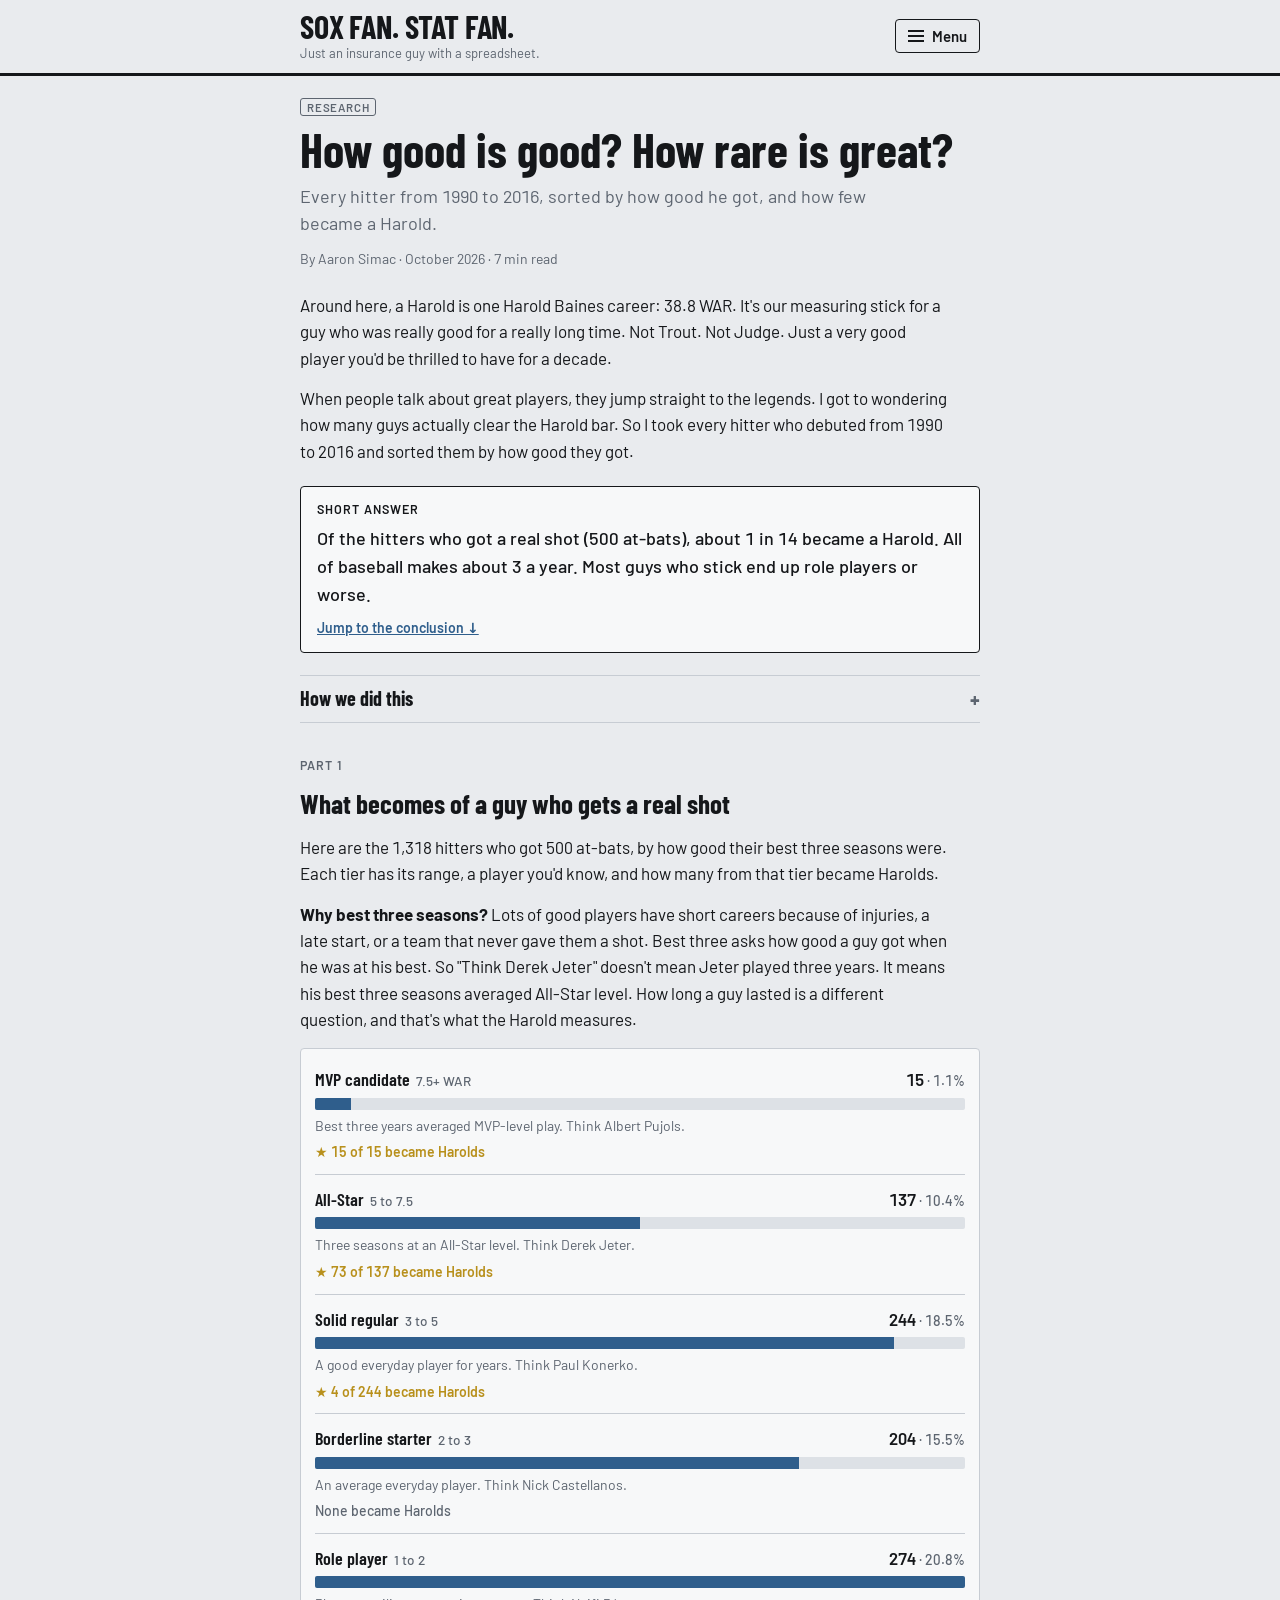
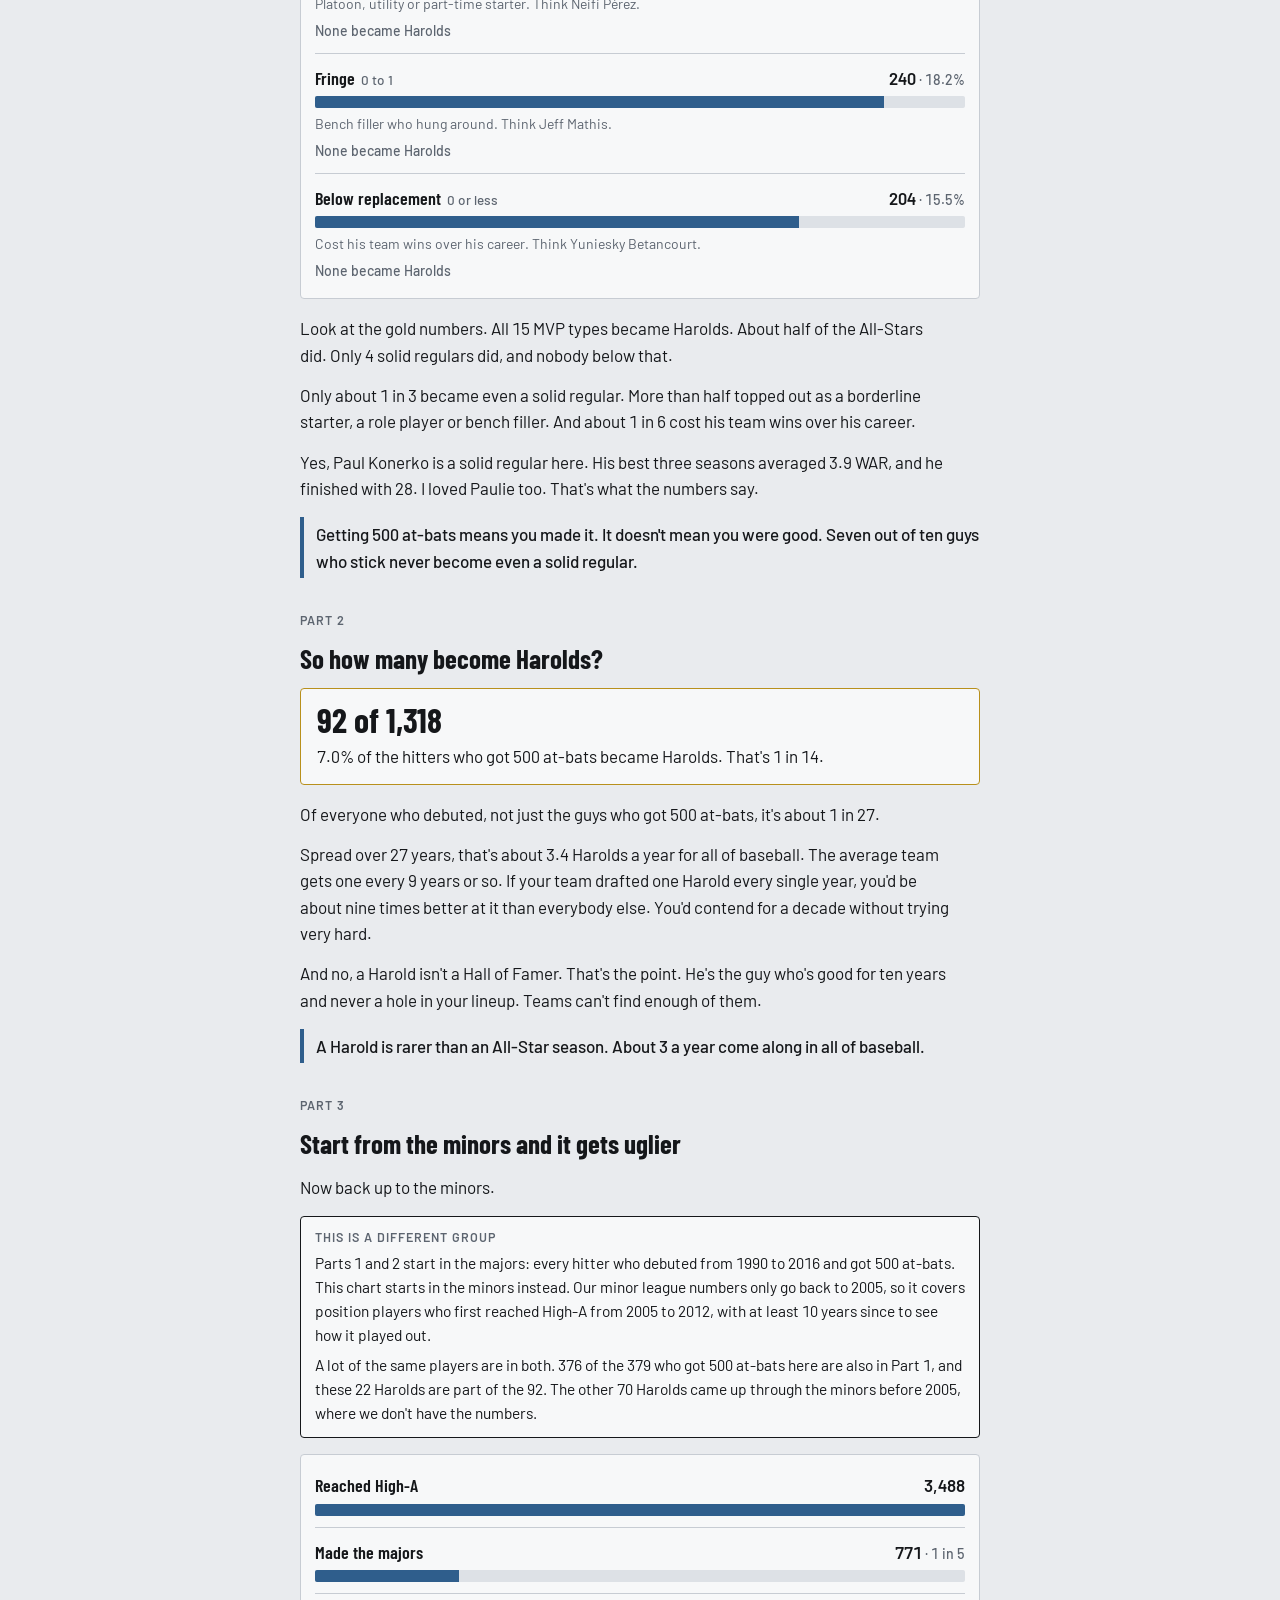
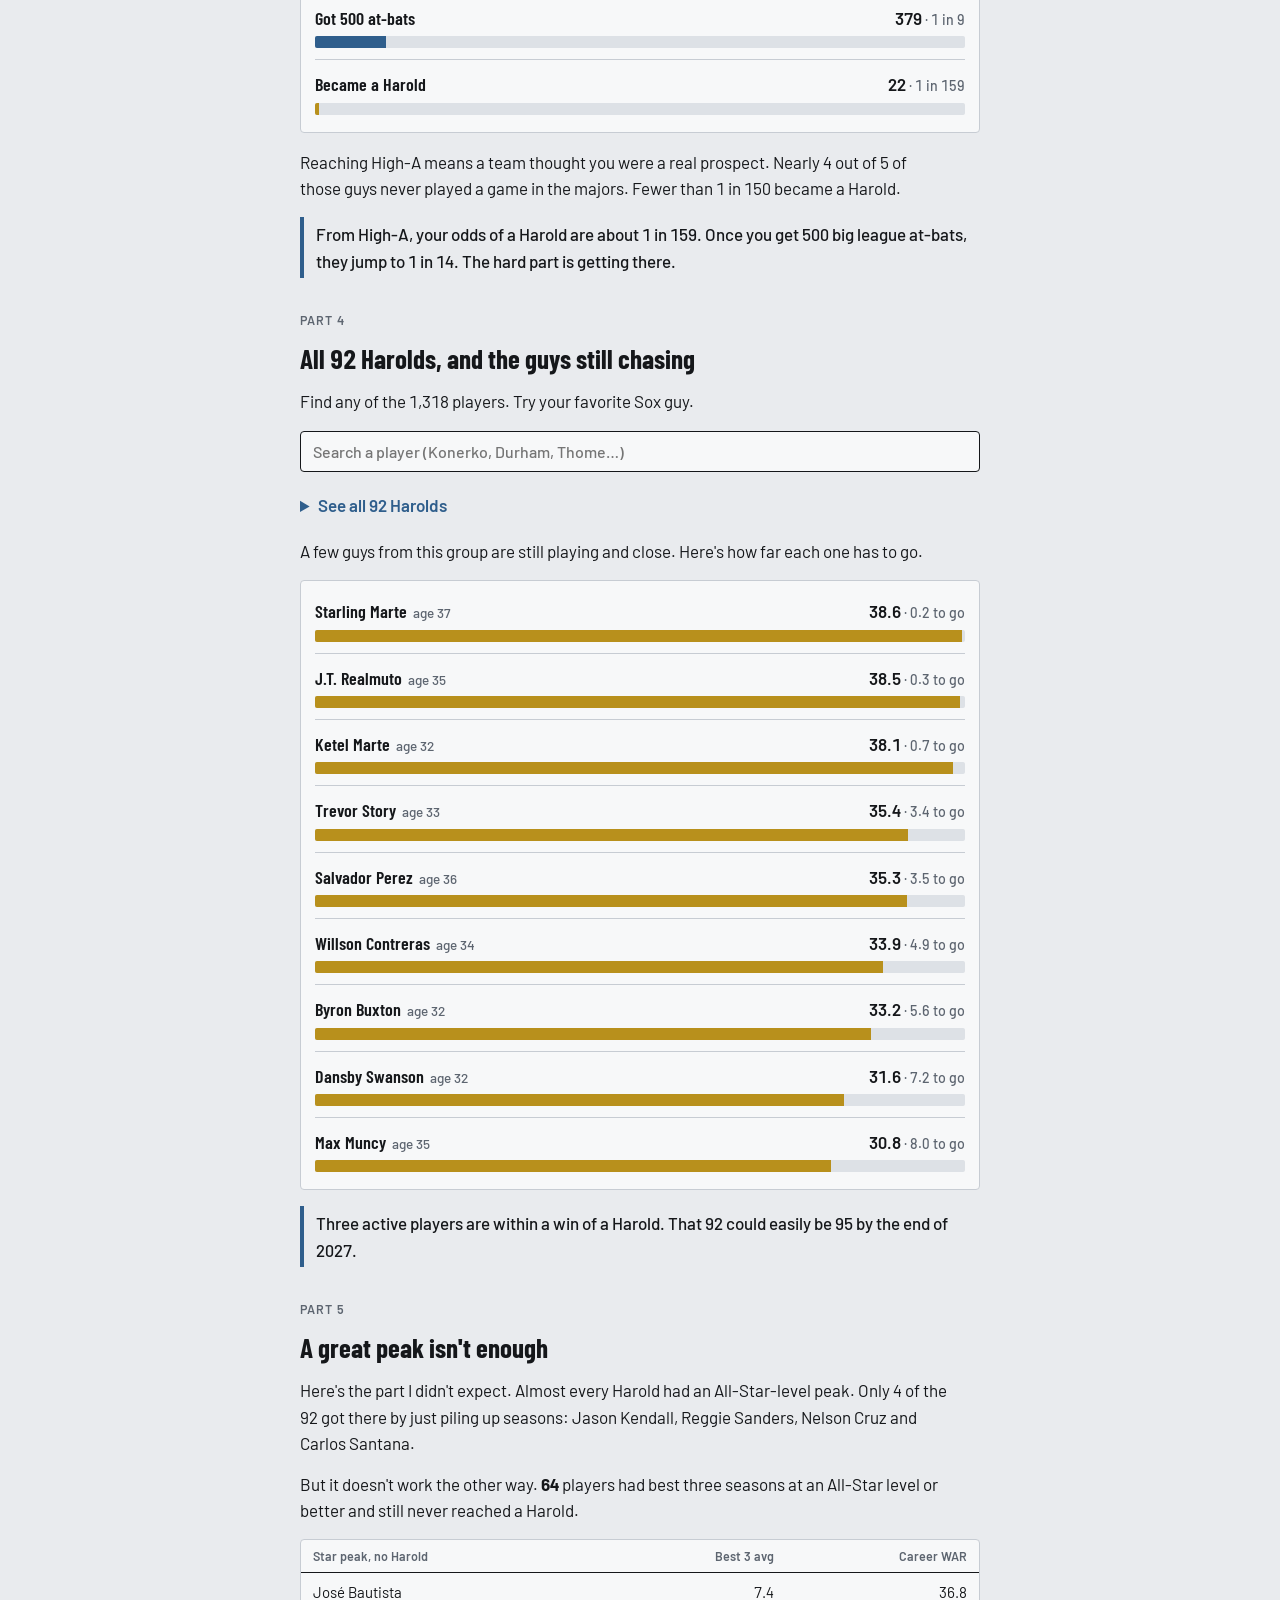
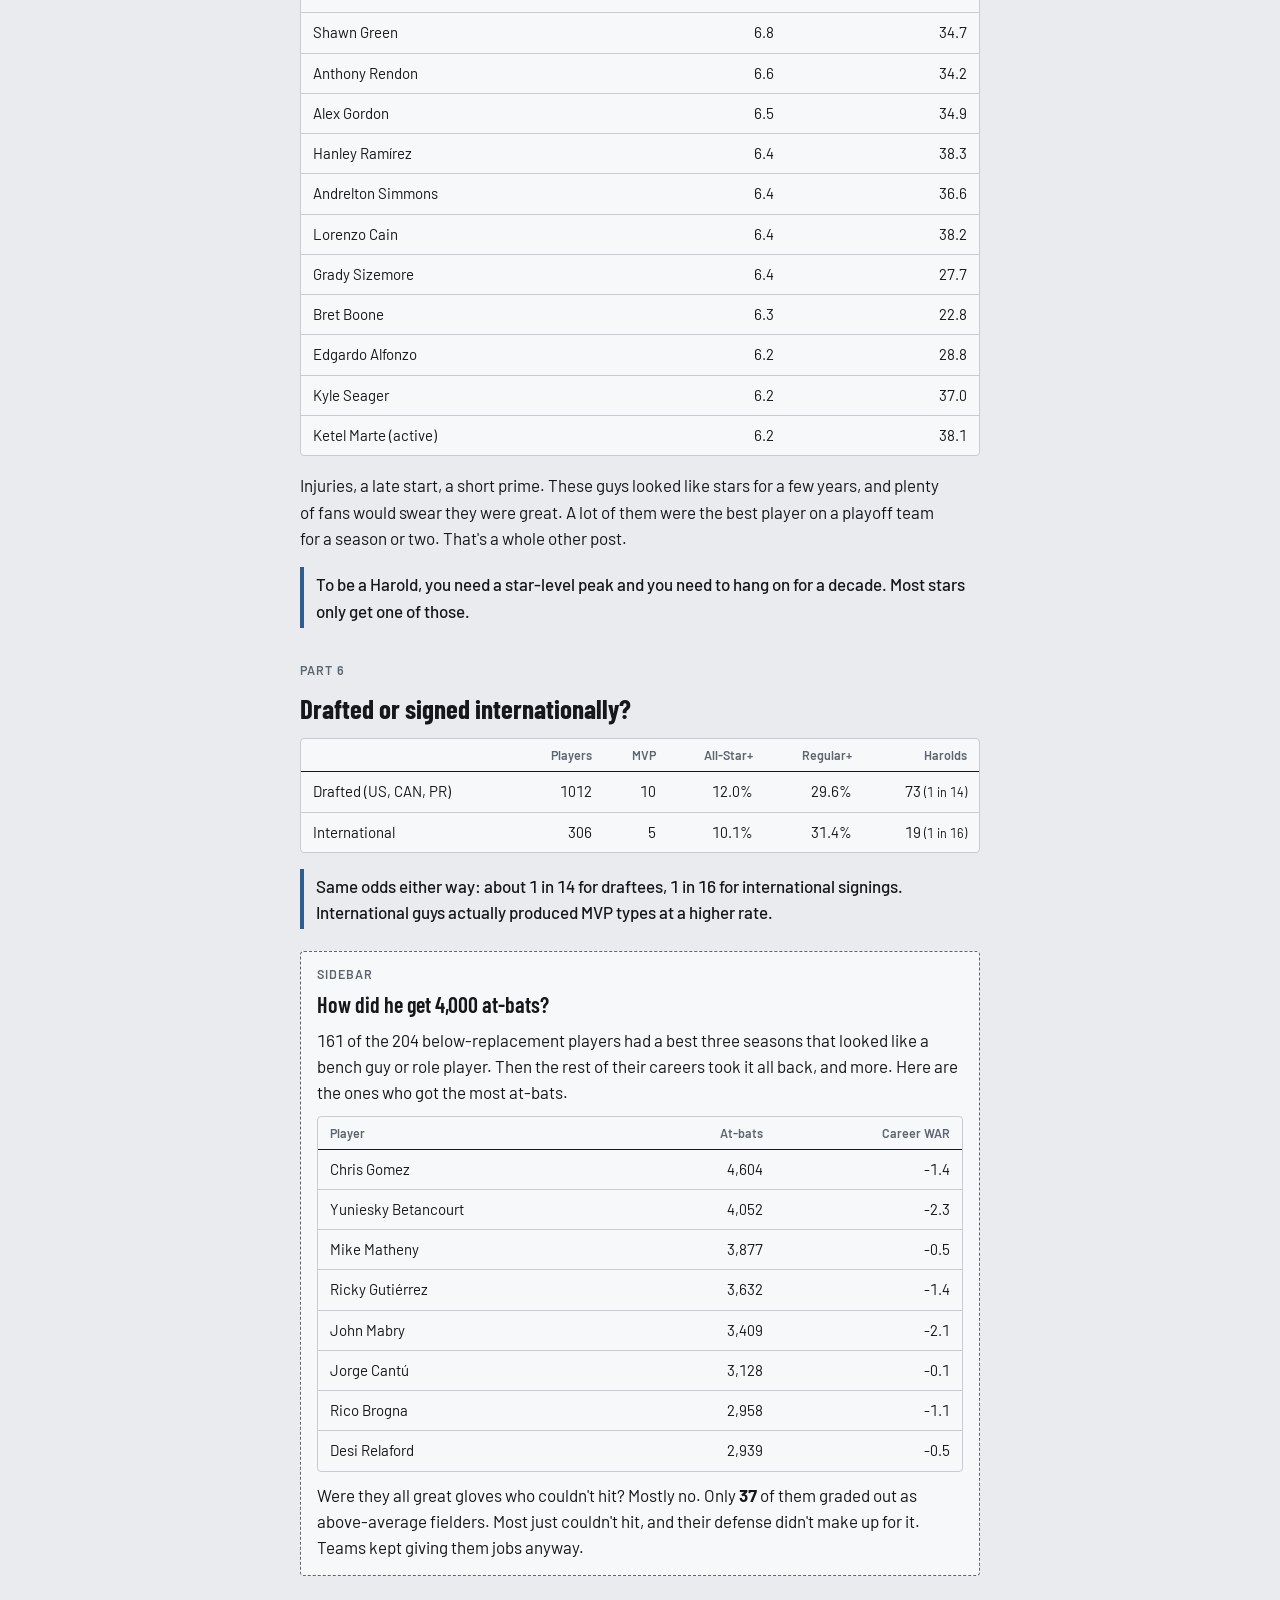
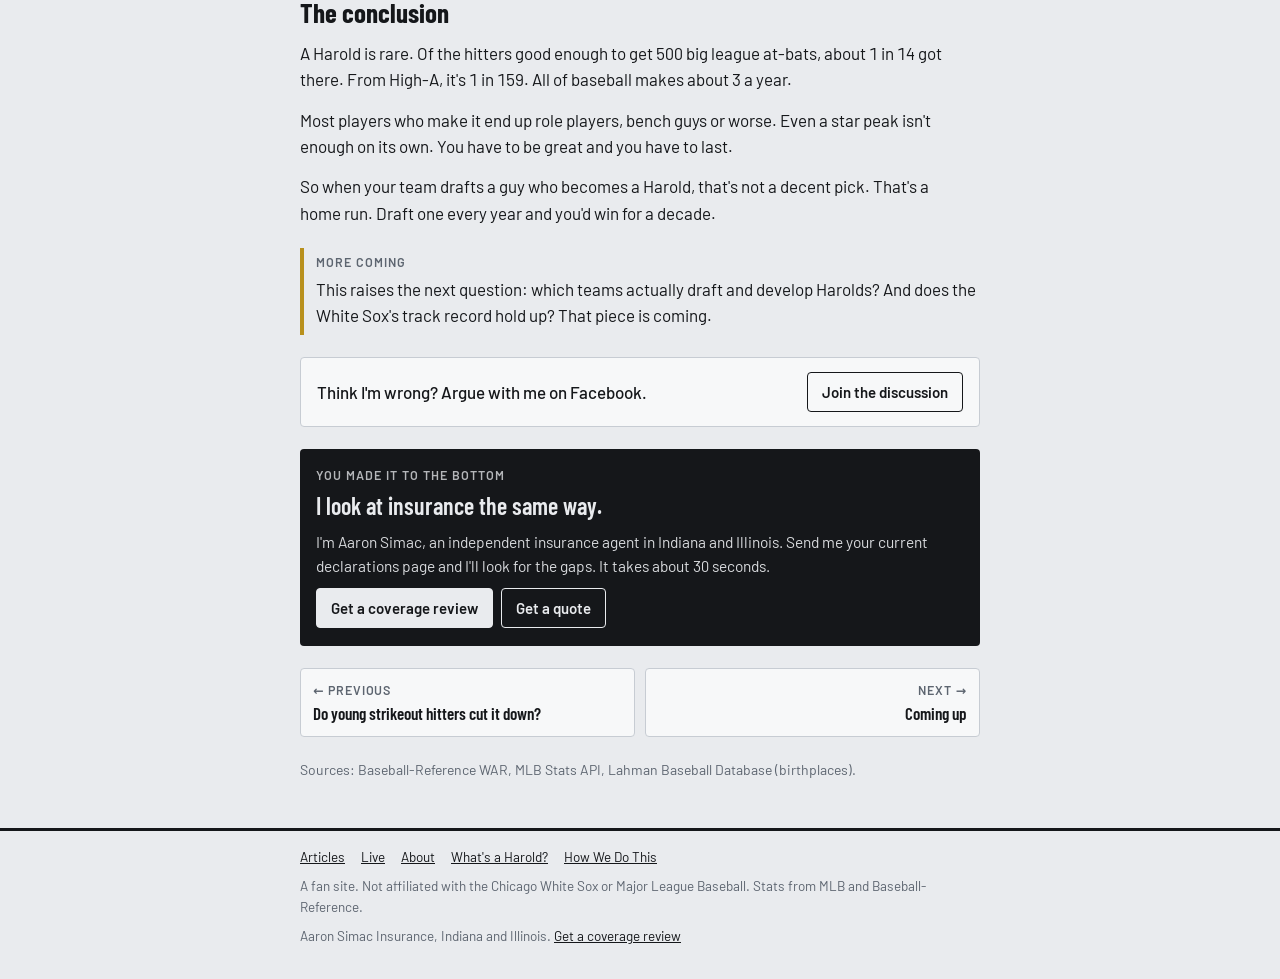
==== docs/articles/how-good-is-good/index.html @ 1b4a50df "Retitle to 'How good is good? How rare is great?': Harolds per tier on the ladder, why-best-three ex" ====
<!doctype html>
<html lang="en">
<head>
<meta charset="utf-8">
<meta name="viewport" content="width=device-width, initial-scale=1">
<title>How good is good? How rare is great? | Sox Fan. Stat Fan.</title>
<meta name="description" content="Every hitter who debuted from 1990 to 2016, sorted by how good he got. Only 1 in 14 who got a real shot became a Harold.">
<meta property="og:title" content="How good is good? How rare is great? | Sox Fan. Stat Fan.">
<meta property="og:description" content="Every hitter who debuted from 1990 to 2016, sorted by how good he got. Only 1 in 14 who got a real shot became a Harold.">
<meta property="og:type" content="website">
<link rel="preconnect" href="https://fonts.googleapis.com">
<link rel="preconnect" href="https://fonts.gstatic.com" crossorigin>
<link href="https://fonts.googleapis.com/css2?family=Barlow:wght@400;500;600&family=Barlow+Condensed:wght@500;600;700&display=swap" rel="stylesheet">
<link rel="stylesheet" href="../../assets/site.css">
<style>
:root{--bar:#2F5E8C;--harold:#B8901C;--track:#DDE1E6}
@media (prefers-color-scheme:dark){:root{--bar:#6E9BD0;--harold:#E2BD4F;--track:#2A2E35}}
.part{display:grid;gap:16px;padding-top:12px}
.part .num{font:600 12.5px var(--body);letter-spacing:.08em;text-transform:uppercase;color:var(--steel)}
.board{background:var(--card);border:1px solid var(--rule);border-radius:4px;padding:6px 14px;display:grid}
.row{display:grid;gap:5px;padding:11px 0;border-bottom:1px solid var(--rule)}
.row:last-child{border-bottom:0}
.row .top{display:flex;justify-content:space-between;align-items:baseline;gap:10px}
.row .name{font:600 18px/1.1 var(--display)}
.row .name small{font:500 13.5px var(--body);color:var(--steel);margin-left:6px}
.row .n{font-weight:600;white-space:nowrap;font-variant-numeric:tabular-nums}
.row .n small{font-weight:500;color:var(--steel)}
.track{height:12px;background:var(--track);border-radius:2px;overflow:hidden}
.track i{display:block;height:100%;background:var(--bar)}
.row.gold .track i{background:var(--harold)}
.row .ex{font-size:14px;color:var(--steel)}
.row .hx{font-size:14px;font-weight:600;color:var(--harold)}
.row .hx.none{color:var(--steel);font-weight:500}
.sub{font-size:18px;color:var(--steel);max-width:60ch}
.note{background:var(--card);border:1.5px solid var(--ink);border-radius:4px;padding:12px 14px;display:grid;gap:6px;font-size:15.5px}
.note .eyebrow{font:600 12.5px var(--body);letter-spacing:.08em;text-transform:uppercase;color:var(--steel)}
.numbers{overflow-x:auto;background:var(--card);border:1px solid var(--rule);border-radius:4px}
.numbers table{border-collapse:collapse;width:100%;font-size:15px}
.numbers th,.numbers td{padding:8px 12px;text-align:right;white-space:nowrap;font-variant-numeric:tabular-nums}
.numbers th{font:600 12.5px var(--body);color:var(--steel);border-bottom:1.5px solid var(--ink)}
.numbers td{border-bottom:1px solid var(--rule)} .numbers tr:last-child td{border-bottom:0}
.numbers th:first-child,.numbers td:first-child{text-align:left}
.callout{background:var(--card);border:1.5px solid var(--harold);border-radius:4px;padding:14px 16px;display:grid;gap:6px}
.callout .big{font:700 34px/1 var(--display)}
.side{background:var(--card);border:1px dashed var(--steel);border-radius:4px;padding:14px 16px;display:grid;gap:10px}
.side .eyebrow,.more .eyebrow{font:600 12.5px var(--body);letter-spacing:.08em;text-transform:uppercase;color:var(--steel)}
.side h3{font:600 22px/1.1 var(--display)}
.more{border-left:4px solid var(--harold);padding:6px 0 6px 12px;display:grid;gap:6px}
.search{display:grid;gap:8px}
.search input{font:500 16px var(--body);padding:10px 12px;border:1.5px solid var(--ink);border-radius:4px;background:var(--card);color:var(--ink);width:100%}
details.list summary{cursor:pointer;font-weight:600;color:var(--link);padding:4px 0}
.yes{color:var(--harold);font-weight:600}
</style>
</head>
<body data-section="articles">
<div id="site-header"></div><script src="../../assets/site.js" data-root="../../"></script>
<main class="page gut"><div class="col stack">

<div class="head">
  <span class="tag">Research</span>
  <h1>How good is good? How rare is great?</h1>
  <p class="sub">Every hitter from 1990 to 2016, sorted by how good he got, and how few became a Harold.</p>
  <p class="meta">By Aaron Simac · October 2026 · 7 min read</p>
</div>

<div class="prose">
  <p>Around here, a Harold is one Harold Baines career: 38.8 WAR. It's our measuring stick for a guy who was really good for a really long time. Not Trout. Not Judge. Just a very good player you'd be thrilled to have for a decade.</p>
  <p>When people talk about great players, they jump straight to the legends. I got to wondering how many guys actually clear the Harold bar. So I took every hitter who debuted from 1990 to 2016 and sorted them by how good they got.</p>
</div>

<div class="answer">
  <span class="eyebrow">Short answer</span>
  <p>Of the hitters who got a real shot (500 at-bats), about 1 in 14 became a Harold. All of baseball makes about 3 a year. Most guys who stick end up role players or worse.</p>
  <a href="#conclusion">Jump to the conclusion ↓</a>
</div>

<details class="method">
  <summary>How we did this</summary>
  <ul>
    <li><b>Who's in it:</b> every hitter who debuted from 1990 through 2016. That gives every player at least 10 years to show what he was. 2,504 hitters debuted in that span.</li>
    <li><b>The 500 at-bat line:</b> the main charts only count players with 500+ career at-bats, roughly one full season. That's 1,318 players. The other 1,186 got a cup of coffee and that was it.</li>
    <li><b>Tiers:</b> the average of each player's best three seasons by WAR, any amount of playing time. A season he didn't play counts as zero. Ranges are in the first chart.</li>
    <li><b>Below replacement:</b> anyone whose best three averaged zero or less, plus anyone whose whole career added up to negative WAR, no matter how his best three looked.</li>
    <li><b>A Harold:</b> 38.8 career WAR or more, Harold Baines's total. It's separate from the tiers. A Harold can be an MVP type or a guy who just kept showing up.</li>
    <li><b>WAR:</b> Baseball-Reference's version for everyone, Baines included. It doesn't count catcher pitch framing, so some catchers are shortchanged.</li>
    <li><b>The minors chart:</b> our minor league data starts in 2005, so it covers position players who first reached High-A from 2005 to 2012. Big leaguers on rehab stints are left out.</li>
    <li><b>Drafted vs. international:</b> by birthplace. Players born in the US, Canada or Puerto Rico go through the draft. Everyone else signs as an international free agent.</li>
    <li><b>Still playing:</b> a few guys who debuted before 2017 are still active and could still pass a Harold. They're in their current tier, and named in Part 4.</li>
  </ul>
</details>

<section class="part">
  <span class="num">Part 1</span>
  <h2>What becomes of a guy who gets a real shot</h2>
  <div class="prose">
    <p>Here are the 1,318 hitters who got 500 at-bats, by how good their best three seasons were. Each tier has its range, a player you'd know, and how many from that tier became Harolds.</p>
    <p><b>Why best three seasons?</b> Lots of good players have short careers because of injuries, a late start, or a team that never gave them a shot. Best three asks how good a guy got when he was at his best. So "Think Derek Jeter" doesn't mean Jeter played three years. It means his best three seasons averaged All-Star level. How long a guy lasted is a different question, and that's what the Harold measures.</p>
  </div>
  <figure style="margin:0;display:grid;gap:8px">
    <div class="board" id="ladder"></div>
  </figure>
  <div class="prose">
    <p>Look at the gold numbers. All 15 MVP types became Harolds. About half of the All-Stars did. Only 4 solid regulars did, and nobody below that.</p>
    <p>Only about 1 in 3 became even a solid regular. More than half topped out as a borderline starter, a role player or bench filler. And about 1 in 6 cost his team wins over his career.</p>
    <p>Yes, Paul Konerko is a solid regular here. His best three seasons averaged 3.9 WAR, and he finished with 28. I loved Paulie too. That's what the numbers say.</p>
  </div>
  <p class="takeaway">Getting 500 at-bats means you made it. It doesn't mean you were good. Seven out of ten guys who stick never become even a solid regular.</p>
</section>

<section class="part">
  <span class="num">Part 2</span>
  <h2>So how many become Harolds?</h2>
  <div class="callout">
    <span class="big" id="hcount"></span>
    <p id="hline"></p>
  </div>
  <div class="prose">
    <p>Of everyone who debuted, not just the guys who got 500 at-bats, it's about 1 in 27.</p>
    <p>Spread over 27 years, that's about 3.4 Harolds a year for all of baseball. The average team gets one every 9 years or so. If your team drafted one Harold every single year, you'd be about nine times better at it than everybody else. You'd contend for a decade without trying very hard.</p>
    <p>And no, a Harold isn't a Hall of Famer. That's the point. He's the guy who's good for ten years and never a hole in your lineup. Teams can't find enough of them.</p>
  </div>
  <p class="takeaway">A Harold is rarer than an All-Star season. About 3 a year come along in all of baseball.</p>
</section>

<section class="part">
  <span class="num">Part 3</span>
  <h2>Start from the minors and it gets uglier</h2>
  <div class="prose">
    <p>Now back up to the minors.</p>
  </div>
  <div class="note">
    <span class="eyebrow">This is a different group</span>
    <p>Parts 1 and 2 start in the majors: every hitter who debuted from 1990 to 2016 and got 500 at-bats. This chart starts in the minors instead. Our minor league numbers only go back to 2005, so it covers position players who first reached High-A from 2005 to 2012, with at least 10 years since to see how it played out.</p>
    <p>A lot of the same players are in both. 376 of the 379 who got 500 at-bats here are also in Part 1, and these 22 Harolds are part of the 92. The other 70 Harolds came up through the minors before 2005, where we don't have the numbers.</p>
  </div>
  <figure style="margin:0;display:grid;gap:8px">
    <div class="board" id="funnel"></div>
  </figure>
  <div class="prose">
    <p>Reaching High-A means a team thought you were a real prospect. Nearly 4 out of 5 of those guys never played a game in the majors. Fewer than 1 in 150 became a Harold.</p>
  </div>
  <p class="takeaway">From High-A, your odds of a Harold are about 1 in 159. Once you get 500 big league at-bats, they jump to 1 in 14. The hard part is getting there.</p>
</section>

<section class="part">
  <span class="num">Part 4</span>
  <h2>All 92 Harolds, and the guys still chasing</h2>
  <div class="prose">
    <p>Find any of the 1,318 players. Try your favorite Sox guy.</p>
  </div>
  <div class="search">
    <input id="q" type="search" placeholder="Search a player (Konerko, Durham, Thome…)" autocomplete="off" aria-label="Search a player">
    <div class="numbers" id="results" hidden></div>
  </div>
  <details class="list">
    <summary>See all 92 Harolds</summary>
    <div class="numbers" id="harolds"></div>
  </details>
  <div class="prose">
    <p>A few guys from this group are still playing and close. Here's how far each one has to go.</p>
  </div>
  <figure style="margin:0;display:grid;gap:8px">
    <div class="board" id="chase"></div>
  </figure>
  <p class="takeaway">Three active players are within a win of a Harold. That 92 could easily be 95 by the end of 2027.</p>
</section>

<section class="part">
  <span class="num">Part 5</span>
  <h2>A great peak isn't enough</h2>
  <div class="prose">
    <p>Here's the part I didn't expect. Almost every Harold had an All-Star-level peak. Only 4 of the 92 got there by just piling up seasons: Jason Kendall, Reggie Sanders, Nelson Cruz and Carlos Santana.</p>
    <p>But it doesn't work the other way. <b id="snh"></b> players had best three seasons at an All-Star level or better and still never reached a Harold.</p>
  </div>
  <div class="numbers" id="peaks"></div>
  <div class="prose">
    <p>Injuries, a late start, a short prime. These guys looked like stars for a few years, and plenty of fans would swear they were great. A lot of them were the best player on a playoff team for a season or two. That's a whole other post.</p>
  </div>
  <p class="takeaway">To be a Harold, you need a star-level peak and you need to hang on for a decade. Most stars only get one of those.</p>
</section>

<section class="part">
  <span class="num">Part 6</span>
  <h2>Drafted or signed internationally?</h2>
  <div class="numbers" id="route"></div>
  <p class="takeaway">Same odds either way: about 1 in 14 for draftees, 1 in 16 for international signings. International guys actually produced MVP types at a higher rate.</p>
</section>

<div class="side">
  <span class="eyebrow">Sidebar</span>
  <h3>How did he get 4,000 at-bats?</h3>
  <p id="negline"></p>
  <div class="numbers" id="neg"></div>
  <p>Were they all great gloves who couldn't hit? Mostly no. Only <b id="negglove"></b> of them graded out as above-average fielders. Most just couldn't hit, and their defense didn't make up for it. Teams kept giving them jobs anyway.</p>
</div>

<div class="prose" id="conclusion">
  <h2>The conclusion</h2>
  <p>A Harold is rare. Of the hitters good enough to get 500 big league at-bats, about 1 in 14 got there. From High-A, it's 1 in 159. All of baseball makes about 3 a year.</p>
  <p>Most players who make it end up role players, bench guys or worse. Even a star peak isn't enough on its own. You have to be great and you have to last.</p>
  <p>So when your team drafts a guy who becomes a Harold, that's not a decent pick. That's a home run. Draft one every year and you'd win for a decade.</p>
</div>

<div class="more">
  <span class="eyebrow">More coming</span>
  <p>This raises the next question: which teams actually draft and develop Harolds? And does the White Sox's track record hold up? That piece is coming.</p>
</div>

<div class="fb">
  <p>Think I'm wrong? Argue with me on Facebook.</p>
  <a class="btn" href="https://www.facebook.com/aaron.simac" target="_blank" rel="noopener">Join the discussion</a>
</div>

<div class="agency">
  <span class="eyebrow">You made it to the bottom</span>
  <h3>I look at insurance the same way.</h3>
  <p>I'm Aaron Simac, an independent insurance agent in Indiana and Illinois. Send me your current declarations page and I'll look for the gaps. It takes about 30 seconds.</p>
  <div class="btns">
    <a class="btn solid" href="https://www.leadmanagementlab.com/Form.aspx?id=b9f88dcd-0046-43a9-9866-7195957a39b6" target="_blank" rel="noopener">Get a coverage review</a>
    <a class="btn" href="https://www.leadmanagementlab.com/Form.aspx?id=b9f88dcd-0046-43a9-9866-7195957a39b6" target="_blank" rel="noopener">Get a quote</a>
  </div>
</div>

<nav class="pn">
  <a href="../young-strikeout-hitters/"><span>← Previous</span><b>Do young strikeout hitters cut it down?</b></a>
  <a href="../../#coming"><span>Next →</span><b>Coming up</b></a>
</nav>

<p class="meta">Sources: Baseball-Reference WAR, MLB Stats API, Lahman Baseball Database (birthplaces).</p>
</div></main>
<div id="site-footer"></div>
<script>
const D={"total":1318,"harolds":92,"harold":38.8,"below":204,"tiers":[["MVP candidate","7.5+ WAR",15,"Albert Pujols","Best three years averaged MVP-level play.",15],["All-Star","5 to 7.5",137,"Derek Jeter","Three seasons at an All-Star level.",73],["Solid regular","3 to 5",244,"Paul Konerko","A good everyday player for years.",4],["Borderline starter","2 to 3",204,"Nick Castellanos","An average everyday player.",0],["Role player","1 to 2",274,"Neifi Pérez","Platoon, utility or part-time starter.",0],["Fringe","0 to 1",240,"Jeff Mathis","Bench filler who hung around.",0],["Below replacement","0 or less",204,"Yuniesky Betancourt","Cost his team wins over his career.",0]],"funnel":[["Reached High-A",3488],["Made the majors",771],["Got 500 at-bats",379],["Became a Harold",22]],"players":[["Alex Rodriguez",1994,10566,117.4,9.74,"MVP candidate",1,0],["Albert Pujols",2001,11421,101.3,9.24,"MVP candidate",1,0],["Adrian Beltré",1998,11068,93.7,8.19,"MVP candidate",1,0],["Mike Trout",2011,6480,91.7,10.28,"MVP candidate",1,1],["Chipper Jones",1993,8984,85.3,7.32,"All-Star",1,0],["Jeff Bagwell",1991,7797,79.9,7.78,"MVP candidate",1,0],["Mookie Betts",2014,6561,79.0,9.7,"MVP candidate",1,1],["Frank Thomas",1990,8199,73.8,7.08,"All-Star",1,0],["Jim Thome",1991,8422,72.9,6.94,"All-Star",1,0],["Derek Jeter",1995,11195,71.3,7.36,"All-Star",1,0],["Scott Rolen",1996,7398,70.1,7.42,"All-Star",1,0],["Carlos Beltrán",1998,9768,70.0,7.32,"All-Star",1,0],["Manny Ramirez",1993,8244,69.3,6.43,"All-Star",1,0],["Iván Rodríguez",1991,9592,68.7,6.46,"All-Star",1,0],["Robinson Canó",2005,8773,68.7,7.95,"MVP candidate",1,0],["Kenny Lofton",1991,8120,68.4,7.14,"All-Star",1,0],["Miguel Cabrera",2003,10356,67.2,7.42,"All-Star",1,0],["Freddie Freeman",2010,8693,66.8,6.43,"All-Star",1,1],["Paul Goldschmidt",2011,7953,65.1,7.44,"All-Star",1,1],["Chase Utley",2003,6857,64.6,8.37,"MVP candidate",1,0],["Aaron Judge",2016,4342,64.2,10.44,"MVP candidate",1,1],["Joey Votto",2007,7252,63.6,7.52,"MVP candidate",1,0],["Manny Machado",2012,8013,63.3,7.15,"All-Star",1,1],["Andruw Jones",1996,7599,62.7,7.55,"MVP candidate",1,0],["Todd Helton",1997,7962,61.8,8.3,"MVP candidate",1,0],["Nolan Arenado",2013,7340,61.4,7.19,"All-Star",1,1],["Jim Edmonds",1993,6858,60.4,6.74,"All-Star",1,0],["José Ramírez",2013,6443,60.3,7.12,"All-Star",1,1],["Bobby Abreu",1996,8480,60.2,6.38,"All-Star",1,0],["Ichiro Suzuki",2001,9934,60.0,7.57,"MVP candidate",1,0],["Mike Piazza",1992,6911,59.6,7.32,"All-Star",1,0],["Vladimir Guerrero",1996,8155,59.5,6.8,"All-Star",1,0],["Evan Longoria",2008,7306,58.9,7.47,"All-Star",1,0],["Francisco Lindor",2015,6504,57.3,6.75,"All-Star",1,1],["Bryce Harper",2012,7012,56.9,6.92,"All-Star",1,1],["Johnny Damon",1995,9736,56.3,5.45,"All-Star",1,0],["Joe Mauer",2004,6930,55.6,6.5,"All-Star",1,0],["Jeff Kent",1992,8498,55.4,6.49,"All-Star",1,0],["David Ortiz",1997,8640,55.0,5.79,"All-Star",1,0],["Ian Kinsler",2006,7423,53.8,6.21,"All-Star",1,0],["Jose Altuve",2011,8405,53.4,7.12,"All-Star",1,1],["Lance Berkman",1999,6491,52.0,6.46,"All-Star",1,0],["Dustin Pedroia",2006,6031,51.8,6.98,"All-Star",1,0],["Luis Gonzalez",1990,9157,51.7,6.54,"All-Star",1,0],["Brian Giles",1995,6527,51.1,6.14,"All-Star",1,0],["Torii Hunter",1997,8857,50.6,5.11,"All-Star",1,0],["Jason Giambi",1995,7267,50.5,7.99,"MVP candidate",1,0],["Mark Teixeira",2003,6936,50.5,6.77,"All-Star",1,0],["Marcus Semien",2013,6859,49.9,7.76,"MVP candidate",1,1],["Bernie Williams",1991,7869,49.6,5.79,"All-Star",1,0],["David Wright",2004,5998,49.1,7.42,"All-Star",1,0],["Alex Bregman",2016,5198,48.9,7.43,"All-Star",1,1],["Andrew McCutchen",2009,8423,48.6,7.04,"All-Star",1,1],["Jimmy Rollins",2000,9294,47.9,5.47,"All-Star",1,0],["Curtis Granderson",2004,7236,47.5,6.28,"All-Star",1,0],["Ryan Braun",2007,6622,47.2,6.93,"All-Star",1,0],["Miguel Tejada",1997,8434,47.1,6.3,"All-Star",1,0],["Carlos Correa",2015,4838,47.1,7.0,"All-Star",1,1],["Giancarlo Stanton",2010,6364,47.0,6.66,"All-Star",1,1],["Josh Donaldson",2010,5022,46.8,7.31,"All-Star",1,0],["Mike Cameron",1995,6839,46.7,5.4,"All-Star",1,0],["Corey Seager",2015,4728,46.4,6.18,"All-Star",1,1],["Christian Yelich",2013,6550,45.1,6.46,"All-Star",1,1],["Buster Posey",2009,4970,45.0,6.28,"All-Star",1,0],["J.D. Drew",1998,5173,44.9,6.07,"All-Star",1,0],["Troy Tulowitzki",2006,4804,44.8,6.66,"All-Star",1,0],["Ben Zobrist",2006,5880,44.7,7.33,"All-Star",1,0],["Chuck Knoblauch",1991,6366,44.6,7.36,"All-Star",1,0],["Matt Holliday",2004,7009,44.4,5.92,"All-Star",1,0],["Carlos Delgado",1993,7283,44.4,6.2,"All-Star",1,0],["Brett Gardner",2008,5737,44.3,5.51,"All-Star",1,0],["Xander Bogaerts",2013,6869,44.3,5.71,"All-Star",1,1],["Nomar Garciaparra",1996,5586,44.3,7.1,"All-Star",1,0],["Matt Olson",2016,5121,44.2,6.56,"All-Star",1,1],["Adrián González",2004,7139,43.6,6.17,"All-Star",1,0],["George Springer",2014,6017,42.7,5.55,"All-Star",1,1],["Jorge Posada",1995,6092,42.7,5.6,"All-Star",1,0],["Nelson Cruz",2005,7501,42.0,4.79,"Solid regular",1,0],["Plácido Polanco",1998,7214,41.9,5.6,"All-Star",1,0],["Yadier Molina",2004,7817,41.7,5.53,"All-Star",1,0],["Jason Kendall",1996,7627,41.7,4.87,"Solid regular",1,0],["Trea Turner",2015,5802,41.6,5.71,"All-Star",1,1],["Jason Heyward",2010,6174,41.5,6.3,"All-Star",1,0],["Tim Salmon",1992,5934,40.6,5.6,"All-Star",1,0],["Anthony Rizzo",2011,6288,40.4,5.96,"All-Star",1,0],["Ryan Zimmerman",2005,6654,40.1,6.08,"All-Star",1,0],["Moisés Alou",1990,7037,39.9,5.07,"All-Star",1,0],["Reggie Sanders",1991,6241,39.8,4.77,"Solid regular",1,0],["Rafael Furcal",2000,6477,39.5,5.25,"All-Star",1,0],["Carl Crawford",2002,6655,39.2,5.63,"All-Star",1,0],["Carlos Santana",2010,7839,38.8,4.4,"Solid regular",1,1],["Magglio Ordóñez",1997,6978,38.8,6.21,"All-Star",1,0],["Justin Turner",2009,5709,38.6,5.26,"All-Star",0,0],["Starling Marte",2012,5904,38.6,4.94,"Solid regular",0,1],["Russell Martin",2006,5701,38.5,5.11,"All-Star",0,0],["J.T. Realmuto",2014,5464,38.5,5.18,"All-Star",0,1],["Hanley Ramírez",2005,6349,38.3,6.44,"All-Star",0,0],["Eric Chavez",1998,5518,38.3,5.62,"All-Star",0,0],["Lorenzo Cain",2010,4314,38.2,6.39,"All-Star",0,0],["Ray Lankford",1990,5747,38.2,5.49,"All-Star",0,0],["Ketel Marte",2015,5096,38.1,6.17,"All-Star",0,1],["Troy Glaus",1998,5410,38.1,5.83,"All-Star",0,0],["José Reyes",2003,7552,37.2,5.26,"All-Star",0,0],["Kyle Seager",2011,5561,37.0,6.18,"All-Star",0,0],["José Bautista",2004,6051,36.8,7.38,"All-Star",0,0],["Andrelton Simmons",2012,4441,36.6,6.43,"All-Star",0,0],["Kevin Kiermaier",2013,3682,36.2,5.66,"All-Star",0,0],["Trevor Story",2016,4294,35.4,5.83,"All-Star",0,1],["Salvador Perez",2011,7057,35.3,4.33,"Solid regular",0,1],["Edwin Encarnación",2005,7040,35.3,4.62,"Solid regular",0,0],["Howie Kendrick",2006,5950,35.0,4.77,"Solid regular",0,0],["Alex Gordon",2007,6391,34.9,6.54,"All-Star",0,0],["Shawn Green",1993,7082,34.7,6.78,"All-Star",0,0],["Shin-Soo Choo",2005,6087,34.7,5.34,"All-Star",0,0],["Derrek Lee",1997,6962,34.6,5.55,"All-Star",0,0],["Elvis Andrus",2009,7772,34.5,4.6,"Solid regular",0,0],["Jeff Cirillo",1994,5396,34.5,5.35,"All-Star",0,0],["Travis Fryman",1990,6481,34.4,4.94,"Solid regular",0,0],["Anthony Rendon",2013,4350,34.2,6.63,"All-Star",0,0],["Michael Brantley",2009,5566,34.1,5.24,"All-Star",0,0],["Willson Contreras",2016,4148,33.9,4.18,"Solid regular",0,1],["Ray Durham",1995,7408,33.8,4.42,"Solid regular",0,0],["Nick Markakis",2006,8302,33.7,4.84,"Solid regular",0,0],["Mark Ellis",2002,5117,33.5,4.5,"Solid regular",0,0],["Byron Buxton",2015,3472,33.2,4.93,"Solid regular",0,1],["Brian Jordan",1992,5160,32.9,5.88,"All-Star",0,0],["Adam Jones",2006,7009,32.5,4.56,"Solid regular",0,0],["John Valentin",1992,3917,32.5,6.1,"All-Star",0,0],["Kevin Youkilis",2004,3749,32.4,6.08,"All-Star",0,0],["Édgar Rentería",1996,8142,32.4,4.66,"Solid regular",0,0],["Aramis Ramírez",1998,8136,32.3,5.07,"All-Star",0,0],["Darin Erstad",1996,6024,32.3,5.98,"All-Star",0,0],["Justin Upton",2007,6721,32.2,5.08,"All-Star",0,0],["Víctor Martínez",2002,7297,31.8,5.0,"All-Star",0,0],["Dansby Swanson",2016,5160,31.6,5.04,"All-Star",0,1],["Brian McCann",2005,6067,31.6,4.46,"Solid regular",0,0],["José Valentín",1992,5539,31.6,4.26,"Solid regular",0,0],["Shane Victorino",2003,4630,31.4,5.32,"All-Star",0,0],["Jacoby Ellsbury",2007,4846,31.0,5.88,"All-Star",0,0],["Hunter Pence",2007,6420,30.9,4.57,"Solid regular",0,0],["Orlando Hudson",2002,4825,30.9,4.53,"Solid regular",0,0],["J.D. Martinez",2011,6152,30.8,5.59,"All-Star",0,0],["Max Muncy",2015,3781,30.8,4.72,"Solid regular",0,1],["DJ LeMahieu",2011,6132,30.6,4.87,"Solid regular",0,0],["Jhonny Peralta",2003,6599,30.3,4.86,"Solid regular",0,0],["Asdrúbal Cabrera",2007,6632,30.0,4.1,"Solid regular",0,0],["Brandon Belt",2011,4729,29.9,4.06,"Solid regular",0,0],["Javy López",1992,5319,29.7,5.02,"All-Star",0,0],["Raúl Mondesí",1993,5814,29.5,5.05,"All-Star",0,0],["Brandon Crawford",2011,5646,29.5,5.86,"All-Star",0,0],["José Abreu",2014,5607,29.5,4.94,"Solid regular",0,0],["Brian Roberts",2001,5531,29.5,5.57,"All-Star",0,0],["Jayson Werth",2002,5484,29.2,4.56,"Solid regular",0,0],["Luis Castillo",1996,6510,29.1,4.28,"Solid regular",0,0],["Tino Martinez",1990,7111,29.0,4.25,"Solid regular",0,0],["Brandon Phillips",2002,7378,28.9,4.28,"Solid regular",0,0],["Coco Crisp",2002,5930,28.9,3.86,"Solid regular",0,0],["Edgardo Alfonzo",1995,5385,28.8,6.22,"All-Star",0,0],["Marcell Ozuna",2013,6296,28.7,4.8,"Solid regular",0,1],["Matt Carpenter",2011,4856,28.7,5.33,"All-Star",0,0],["Vernon Wells",1999,6642,28.6,5.08,"All-Star",0,0],["Alfonso Soriano",1999,7750,28.6,5.46,"All-Star",0,0],["Carlos Lee",1999,7983,28.3,4.0,"Solid regular",0,0],["Melvin Mora",1999,5422,28.2,5.01,"All-Star",0,0],["Rondell White",1993,5357,28.2,4.05,"Solid regular",0,0],["J.J. Hardy",2005,5805,28.2,4.15,"Solid regular",0,0],["Josh Hamilton",2007,3909,28.1,6.06,"All-Star",0,0],["Paul Konerko",1997,8393,28.0,3.9,"Solid regular",0,0],["Denard Span",2008,5326,28.0,4.51,"Solid regular",0,0],["Grady Sizemore",2004,4147,27.7,6.38,"All-Star",0,0],["Carlos Guillén",1998,4673,27.7,4.63,"Solid regular",0,0],["Martín Prado",2006,5373,27.5,4.65,"Solid regular",0,0],["Randy Winn",1998,6186,27.5,4.36,"Solid regular",0,0],["Alex Ríos",2004,6419,27.4,5.44,"All-Star",0,0],["Kris Bryant",2015,3919,27.3,6.13,"All-Star",0,0],["Eugenio Suárez",2014,6254,27.3,3.81,"Solid regular",0,1],["Brandon Nimmo",2016,4316,27.2,4.52,"Solid regular",0,1],["Mo Vaughn",1991,5532,27.1,5.18,"All-Star",0,0],["Justin Morneau",2003,5699,27.0,4.43,"Solid regular",0,0],["Ryan Klesko",1992,5611,26.9,4.11,"Solid regular",0,0],["Javier Báez",2014,4981,26.9,5.94,"All-Star",0,1],["Yunel Escobar",2007,5315,26.9,4.17,"Solid regular",0,0],["Mike Bordick",1990,5770,26.8,4.09,"Solid regular",0,0],["Chase Headley",2007,5088,26.8,4.61,"Solid regular",0,0],["Mark Grudzielanek",1995,7052,26.5,3.66,"Solid regular",0,0],["Mike Napoli",2006,4572,26.4,4.08,"Solid regular",0,0],["Jean Segura",2012,5496,26.3,4.83,"Solid regular",0,0],["Marlon Byrd",2002,5579,26.0,3.98,"Solid regular",0,0],["Cliff Floyd",1993,5318,25.9,5.31,"All-Star",0,0],["Todd Frazier",2011,4392,25.8,4.0,"Solid regular",0,0],["Garret Anderson",1994,8640,25.7,4.11,"Solid regular",0,0],["Carlos Peña",2001,4949,25.5,5.13,"All-Star",0,0],["Shannon Stewart",1995,5574,24.9,4.15,"Solid regular",0,0],["Josh Reddick",2009,4408,24.9,4.23,"Solid regular",0,0],["Mike Lowell",1998,5813,24.9,4.18,"Solid regular",0,0],["Casey Blake",1999,4500,24.9,3.88,"Solid regular",0,0],["Mike Sweeney",1995,5188,24.8,4.5,"Solid regular",0,0],["Travis Hafner",2002,4058,24.8,5.44,"All-Star",0,0],["Jason Bay",2003,4505,24.7,5.11,"All-Star",0,0],["Michael Young",2000,7918,24.7,3.37,"Solid regular",0,0],["Corey Koskie",1998,3399,24.6,4.82,"Solid regular",0,0],["Carlos González",2008,5033,24.5,5.12,"All-Star",0,0],["Aaron Hill",2005,5646,24.4,5.33,"All-Star",0,0],["Delino DeShields",1990,5779,24.4,3.79,"Solid regular",0,0],["Brian Dozier",2012,4316,24.4,5.35,"All-Star",0,0],["Carlos Gómez",2007,4724,24.4,4.86,"Solid regular",0,0],["Jason Varitek",1997,5099,24.2,3.65,"Solid regular",0,0],["Bill Mueller",1996,4223,23.9,3.97,"Solid regular",0,0],["A.J. Pierzynski",1998,7290,23.7,3.38,"Solid regular",0,0],["Prince Fielder",2005,5821,23.6,5.18,"All-Star",0,0],["Jack Wilson",2001,4890,23.5,4.2,"Solid regular",0,0],["David DeJesus",2003,5220,23.4,3.33,"Solid regular",0,0],["Bobby Higginson",1995,4910,23.1,4.09,"Solid regular",0,0],["Kolten Wong",2013,3796,22.9,3.93,"Solid regular",0,0],["Erick Aybar",2006,5175,22.8,4.15,"Solid regular",0,0],["Bret Boone",1992,6683,22.8,6.33,"All-Star",0,0],["Michael Bourn",2006,4784,22.8,5.48,"All-Star",0,0],["Juan Uribe",2001,6161,22.6,3.87,"Solid regular",0,0],["Charles Johnson",1994,3836,22.6,4.16,"Solid regular",0,0],["Carlos Ruiz",2006,3539,22.5,3.91,"Solid regular",0,0],["Craig Counsell",1995,4741,22.4,3.55,"Solid regular",0,0],["Rusty Greer",1994,3829,22.4,4.58,"Solid regular",0,0],["Kyle Schwarber",2015,5125,22.2,3.8,"Solid regular",0,1],["Marco Scutaro",2002,4887,22.1,4.13,"Solid regular",0,0],["AJ Pollock",2012,3787,22.1,4.42,"Solid regular",0,0],["Ramón Hernández",1999,5105,22.1,3.55,"Solid regular",0,0],["Chone Figgins",2002,4701,22.0,5.0,"All-Star",0,0],["Austin Jackson",2010,4200,21.9,5.05,"All-Star",0,0],["Geoff Jenkins",1998,4700,21.9,4.57,"Solid regular",0,0],["Alexei Ramírez",2008,5134,21.8,4.31,"Solid regular",0,0],["Matt Kemp",2006,6365,21.6,5.58,"All-Star",0,0],["Bernard Gilkey",1990,4061,21.6,5.35,"All-Star",0,0],["Charlie Blackmon",2011,6165,21.5,4.15,"Solid regular",0,0],["Nick Swisher",2004,5369,21.5,4.04,"Solid regular",0,0],["Andre Ethier",2006,4800,21.5,3.15,"Solid regular",0,0],["Mark Kotsay",1997,6464,21.4,3.98,"Solid regular",0,0],["Joe Randa",1995,5428,21.4,3.09,"Solid regular",0,0],["Yoenis Céspedes",2012,3191,21.4,4.81,"Solid regular",0,0],["Orlando Cabrera",1997,7562,21.3,3.82,"Solid regular",0,0],["Trot Nixon",1996,3627,21.2,4.05,"Solid regular",0,0],["Hideki Matsui",2003,4442,21.2,4.53,"Solid regular",0,0],["Jason Kipnis",2011,4404,21.1,4.24,"Solid regular",0,0],["Melky Cabrera",2005,6878,21.1,4.24,"Solid regular",0,0],["Adam Kennedy",1999,5473,20.9,3.97,"Solid regular",0,0],["David Eckstein",2001,5041,20.9,4.11,"Solid regular",0,0],["Raúl Ibañez",1996,7471,20.9,3.56,"Solid regular",0,0],["Aaron Rowand",2001,4374,20.9,4.82,"Solid regular",0,0],["Ronnie Belliard",1998,5045,20.8,3.84,"Solid regular",0,0],["Daniel Murphy",2008,5308,20.8,3.55,"Solid regular",0,0],["Rey Sánchez",1991,4850,20.6,3.11,"Solid regular",0,0],["Aubrey Huff",2000,6104,20.4,4.68,"Solid regular",0,0],["Carl Everett",1993,4809,20.4,4.71,"Solid regular",0,0],["Colby Rasmus",2009,3704,20.4,3.85,"Solid regular",0,0],["Damion Easley",1992,5484,20.4,4.22,"Solid regular",0,0],["Jermaine Dye",1996,6487,20.3,4.64,"Solid regular",0,0],["Yasmani Grandal",2012,4138,20.2,3.38,"Solid regular",0,0],["Miguel Rojas",2014,4026,20.0,2.8,"Borderline starter",0,1],["Neil Walker",2009,4583,20.0,3.07,"Solid regular",0,0],["Max Kepler",2015,4310,19.9,3.44,"Solid regular",0,1],["Jeromy Burnitz",1993,5710,19.9,3.89,"Solid regular",0,0],["Teoscar Hernández",2016,4487,19.8,3.55,"Solid regular",0,1],["Jay Bruce",2008,5964,19.7,4.21,"Solid regular",0,0],["Kurt Suzuki",2007,5563,19.6,3.31,"Solid regular",0,0],["José Cruz",1997,4724,19.6,2.79,"Borderline starter",0,0],["Carlos Baerga",1990,5439,19.6,4.89,"Solid regular",0,0],["Royce Clayton",1991,7379,19.5,3.02,"Solid regular",0,0],["Jeff Conine",1990,6957,19.5,3.09,"Solid regular",0,0],["Vinny Castilla",1991,6822,19.3,3.99,"Solid regular",0,0],["Mark Loretta",1995,5812,19.3,4.51,"Solid regular",0,0],["Brandon Inge",2001,5014,19.2,3.75,"Solid regular",0,0],["Richard Hidalgo",1997,3459,19.2,4.63,"Solid regular",0,0],["Jorge Polanco",2014,4179,19.2,4.1,"Solid regular",0,1],["Dexter Fowler",2008,5040,19.2,2.97,"Borderline starter",0,0],["Eric Hosmer",2011,6349,19.1,4.0,"Solid regular",0,0],["Jonathan Schoop",2013,4319,19.0,3.93,"Solid regular",0,0],["Pablo Sandoval",2008,4609,19.0,4.52,"Solid regular",0,0],["Josh Willingham",2004,3912,18.9,2.94,"Borderline starter",0,0],["Pat Burrell",2000,5503,18.9,3.53,"Solid regular",0,0],["David Freese",2009,3758,18.8,2.94,"Borderline starter",0,0],["Eric Young Sr.",1992,6119,18.8,3.02,"Solid regular",0,0],["Adam Eaton",2012,3439,18.8,5.34,"All-Star",0,0],["Yasiel Puig",2013,3015,18.8,4.34,"Solid regular",0,0],["Yan Gomes",2012,3756,18.5,3.63,"Solid regular",0,0],["Franklin Gutiérrez",2005,3032,18.4,4.04,"Solid regular",0,0],["Dan Uggla",2006,4759,18.4,3.94,"Solid regular",0,0],["Jason Bartlett",2004,3141,18.4,4.53,"Solid regular",0,0],["Tommy Pham",2014,4245,18.3,4.5,"Solid regular",0,1],["Matt Wieters",2009,3994,18.2,3.97,"Solid regular",0,0],["Starlin Castro",2010,6148,18.2,3.03,"Solid regular",0,0],["Rich Aurilia",1995,5721,18.2,3.72,"Solid regular",0,0],["Richie Sexson",1997,4928,18.0,3.43,"Solid regular",0,0],["Adam Dunn",2001,6883,18.0,3.33,"Solid regular",0,0],["Paul Lo Duca",1998,3892,17.9,3.88,"Solid regular",0,0],["Ender Inciarte",2014,3125,17.9,4.04,"Solid regular",0,0],["Ángel Pagán",2006,4084,17.8,4.48,"Solid regular",0,0],["Michael Cuddyer",2001,5488,17.8,2.87,"Borderline starter",0,0],["Whit Merrifield",2016,4467,17.8,3.94,"Solid regular",0,0],["Dave Hollins",1990,3346,17.8,4.6,"Solid regular",0,0],["Enrique Hernández",2014,3809,17.6,3.39,"Solid regular",0,1],["Jonathan Lucroy",2010,4140,17.5,4.47,"Solid regular",0,0],["Michael Conforto",2015,4084,17.5,3.35,"Solid regular",0,1],["José Vidro",1997,5113,17.4,4.41,"Solid regular",0,0],["Juan Pierre",2000,7525,17.3,3.47,"Solid regular",0,0],["Didi Gregorius",2012,3893,17.3,4.09,"Solid regular",0,0],["Christian Walker",2014,4036,17.3,3.82,"Solid regular",0,1],["José Offerman",1990,5681,17.1,3.58,"Solid regular",0,0],["Jamey Carroll",2002,3671,17.0,3.04,"Solid regular",0,0],["Omar Infante",2002,5271,17.0,2.78,"Borderline starter",0,0],["Milton Bradley",2000,3605,16.9,4.12,"Solid regular",0,0],["David Peralta",2014,4188,16.9,3.14,"Solid regular",0,0],["Marcus Giles",2001,2934,16.7,5.03,"All-Star",0,0],["Alex Avila",2009,3060,16.7,3.35,"Solid regular",0,0],["Chris Young",2006,4710,16.6,4.0,"Solid regular",0,0],["Jackie Bradley Jr.",2013,3735,16.6,3.84,"Solid regular",0,0],["Sean Casey",1997,5066,16.5,3.92,"Solid regular",0,0],["Brad Ausmus",1993,6279,16.5,3.25,"Solid regular",0,0],["B.J. Upton",2004,5175,16.5,3.67,"Solid regular",0,0],["Kelly Johnson",2005,4543,16.4,3.41,"Solid regular",0,0],["Andrew Benintendi",2016,4671,16.4,3.55,"Solid regular",0,1],["Josh Harrison",2011,3997,16.4,3.68,"Solid regular",0,0],["Lyle Overbay",2001,5102,16.3,2.93,"Borderline starter",0,0],["Orlando Merced",1990,3998,16.2,3.24,"Solid regular",0,0],["Chris Taylor",2014,3465,16.2,3.69,"Solid regular",0,0],["Kevin Pillar",2013,4131,16.1,3.79,"Solid regular",0,0],["Joc Pederson",2014,4326,16.0,2.94,"Borderline starter",0,1],["Adam Frazier",2016,3973,15.9,2.98,"Borderline starter",0,1],["Phil Nevin",1995,4188,15.9,4.42,"Solid regular",0,0],["Freddy Sanchez",2002,3402,15.8,3.47,"Solid regular",0,0],["Ian Desmond",2009,5442,15.8,3.97,"Solid regular",0,0],["Stephen Drew",2006,4403,15.8,3.31,"Solid regular",0,0],["Scott Brosius",1991,3888,15.7,4.24,"Solid regular",0,0],["Brett Lawrie",2011,2217,15.6,3.46,"Solid regular",0,0],["Joey Gallo",2015,2869,15.5,3.57,"Solid regular",0,0],["Nick Punto",2001,3253,15.4,2.69,"Borderline starter",0,0],["Jed Lowrie",2008,4615,15.4,3.19,"Solid regular",0,0],["Tim Anderson",2016,3939,15.4,4.2,"Solid regular",0,0],["Jay Payton",1998,4154,15.4,2.72,"Borderline starter",0,0],["Randal Grichuk",2014,4759,15.4,2.73,"Borderline starter",0,1],["Wilson Ramos",2010,3492,15.3,2.71,"Borderline starter",0,0],["David Bell",1995,4826,15.2,3.6,"Solid regular",0,0],["Mike Lieberthal",1994,4218,15.2,3.04,"Solid regular",0,0],["Jarrod Dyson",2010,2513,15.1,2.61,"Borderline starter",0,0],["Tony Graffanino",1996,2810,15.1,2.17,"Borderline starter",0,0],["Matt Lawton",1995,4763,15.1,2.94,"Borderline starter",0,0],["Brendan Ryan",2007,2591,15.0,4.02,"Solid regular",0,0],["Clint Barmes",2003,3805,15.0,2.78,"Borderline starter",0,0],["Chris Iannetta",2006,3563,14.9,2.85,"Borderline starter",0,0],["Gary Sánchez",2015,3152,14.9,3.38,"Solid regular",0,1],["Yoán Moncada",2016,3157,14.8,3.61,"Solid regular",0,1],["Kole Calhoun",2012,4448,14.7,3.51,"Solid regular",0,0],["Mitch Haniger",2016,2755,14.7,4.17,"Solid regular",0,0],["Joe Crede",2000,3101,14.7,3.16,"Solid regular",0,0],["Matt Joyce",2008,3718,14.6,2.53,"Borderline starter",0,0],["Ryan Howard",2004,5707,14.5,4.03,"Solid regular",0,0],["Mark Canha",2015,3543,14.5,3.14,"Solid regular",0,0],["Nick Johnson",2001,2698,14.5,3.72,"Solid regular",0,0],["Frank Catalanotto",1997,3824,14.5,2.95,"Borderline starter",0,0],["Zack Cozart",2011,3088,14.4,3.35,"Solid regular",0,0],["Marwin González",2012,3526,14.4,3.05,"Solid regular",0,0],["Corey Hart",2004,3729,14.4,3.94,"Solid regular",0,0],["Brian McRae",1990,5114,14.3,3.46,"Solid regular",0,0],["Adam LaRoche",2004,5593,14.3,2.92,"Borderline starter",0,0],["Gary Matthews",1999,4103,14.2,3.54,"Solid regular",0,0],["Miguel Montero",2006,3801,14.2,4.02,"Solid regular",0,0],["Kevin Millar",1998,4688,14.2,2.73,"Borderline starter",0,0],["Mark Whiten",1990,3104,14.1,2.79,"Borderline starter",0,0],["Matt Stairs",1992,5204,14.1,2.53,"Borderline starter",0,0],["Francisco Cervelli",2008,2256,14.1,2.64,"Borderline starter",0,0],["Rick Wilkins",1991,2114,14.0,3.33,"Solid regular",0,0],["Chad Curtis",1992,4017,14.0,2.35,"Borderline starter",0,0],["Morgan Ensberg",2000,2204,13.8,4.84,"Solid regular",0,0],["Jose Iglesias",2011,4346,13.8,2.58,"Borderline starter",0,0],["Tony Batista",1996,4568,13.8,3.24,"Solid regular",0,0],["Gregg Zaun",1995,3489,13.7,2.72,"Borderline starter",0,0],["Aaron Boone",1997,3871,13.6,3.2,"Solid regular",0,0],["Hank Blalock",2002,3567,13.5,4.08,"Solid regular",0,0],["Julio Lugo",2000,4758,13.5,3.65,"Solid regular",0,0],["Cameron Maybin",2007,3824,13.4,2.95,"Borderline starter",0,0],["Cody Ross",2003,3453,13.4,2.84,"Borderline starter",0,0],["Desmond Jennings",2010,2076,13.4,3.22,"Solid regular",0,0],["José Hernández",1991,4618,13.3,2.88,"Borderline starter",0,0],["Odúbel Herrera",2015,2915,13.3,3.77,"Solid regular",0,0],["Derek Bell",1991,4578,13.2,3.64,"Solid regular",0,0],["Jerry Hairston",1998,4387,13.2,2.07,"Borderline starter",0,0],["Wil Myers",2013,3826,13.2,2.58,"Borderline starter",0,0],["Aaron Hicks",2013,3135,13.2,3.17,"Solid regular",0,0],["Kendrys Morales",2006,4856,13.1,3.25,"Solid regular",0,0],["Dee Strange-Gordon",2011,3906,13.0,3.84,"Solid regular",0,0],["Austin Kearns",2002,3606,13.0,3.31,"Solid regular",0,0],["Corey Dickerson",2013,3671,13.0,3.18,"Solid regular",0,0],["Joey Wendle",2016,2142,13.0,3.62,"Solid regular",0,0],["Dan Wilson",1992,4186,13.0,3.17,"Solid regular",0,0],["Quilvio Veras",1995,2780,12.9,2.95,"Borderline starter",0,0],["Will Venable",2008,2836,12.9,2.69,"Borderline starter",0,0],["Jon Jay",2010,3838,12.8,2.98,"Borderline starter",0,0],["Michael A. Taylor",2014,3480,12.8,3.0,"Solid regular",0,0],["Adam Lind",2006,4577,12.8,3.25,"Solid regular",0,0],["Tim Naehring",1990,1872,12.7,3.37,"Solid regular",0,0],["Mike Moustakas",2011,5060,12.7,3.31,"Solid regular",0,0],["César Hernández",2013,4278,12.6,2.63,"Borderline starter",0,0],["Cristian Guzmán",1999,5382,12.6,3.64,"Solid regular",0,0],["Adam Everett",2001,2758,12.6,3.19,"Solid regular",0,0],["Robinson Chirinos",2011,2124,12.6,2.96,"Borderline starter",0,0],["C.J. Cron",2014,3670,12.5,2.63,"Borderline starter",0,0],["Jonathan Villar",2013,3530,12.4,3.59,"Solid regular",0,0],["John Jaha",1992,2775,12.4,3.88,"Solid regular",0,0],["Eduardo Escobar",2011,4691,12.4,3.05,"Solid regular",0,0],["Yuli Gurriel",2016,3434,12.3,3.46,"Solid regular",0,0],["Fernando Viña",1993,4240,12.3,2.93,"Borderline starter",0,0],["Tony Clark",1995,4532,12.3,3.4,"Solid regular",0,0],["Dmitri Young",1996,4762,12.2,2.38,"Borderline starter",0,0],["Welington Castillo",2010,2462,12.1,2.77,"Borderline starter",0,0],["Jason Castro",2010,2981,12.0,2.71,"Borderline starter",0,0],["Nick Castellanos",2013,6527,11.9,2.9,"Borderline starter",0,1],["Geovany Soto",2005,2522,11.9,2.75,"Borderline starter",0,0],["Billy Butler",2007,5105,11.8,2.85,"Borderline starter",0,0],["Luke Scott",2005,2810,11.8,2.95,"Borderline starter",0,0],["Doug Mientkiewicz",1998,3312,11.8,3.07,"Solid regular",0,0],["Addison Russell",2015,1987,11.7,2.98,"Borderline starter",0,0],["Logan Forsythe",2011,3120,11.7,3.28,"Solid regular",0,0],["Rajai Davis",2006,4244,11.7,2.14,"Borderline starter",0,0],["Seth Smith",2007,3582,11.6,2.52,"Borderline starter",0,0],["Rickie Weeks",2003,4417,11.6,2.93,"Borderline starter",0,0],["Jake Marisnick",2013,2053,11.6,2.03,"Borderline starter",0,0],["Jacque Jones",1999,4594,11.6,2.89,"Borderline starter",0,0],["Chris Davis",2008,4978,11.5,4.98,"Solid regular",0,0],["Leonys Martín",2011,2532,11.4,3.19,"Solid regular",0,0],["Manuel Margot",2016,2946,11.4,2.4,"Borderline starter",0,0],["James Loney",2006,5023,11.4,2.5,"Borderline starter",0,0],["Maicer Izturis",2004,3013,11.3,2.46,"Borderline starter",0,0],["Alex Gonzalez",1994,4977,11.2,2.13,"Borderline starter",0,0],["Russell Branyan",1998,2934,11.2,2.04,"Borderline starter",0,0],["Nick Ahmed",2014,3116,11.1,3.11,"Solid regular",0,0],["Ryan Ludwick",2002,3549,11.1,3.21,"Solid regular",0,0],["Eddie Rosario",2015,4073,11.1,2.79,"Borderline starter",0,0],["Brad Wilkerson",2001,3187,11.0,3.42,"Solid regular",0,0],["Mitch Moreland",2010,4071,11.0,1.97,"Role player",0,0],["J.T. Snow",1992,5641,11.0,2.73,"Borderline starter",0,0],["Juan Lagares",2013,2329,11.0,3.55,"Solid regular",0,0],["Todd Hundley",1990,3769,10.9,3.76,"Solid regular",0,0],["Chris Denorfia",2005,2162,10.9,2.86,"Borderline starter",0,0],["Doug Glanville",1996,3964,10.9,2.86,"Borderline starter",0,0],["Khris Davis",2013,3394,10.8,2.68,"Borderline starter",0,0],["Bengie Molina",1998,4812,10.7,1.99,"Role player",0,0],["John Jaso",2008,2224,10.7,2.61,"Borderline starter",0,0],["Gerardo Parra",2009,4858,10.7,3.46,"Solid regular",0,0],["Adam Duvall",2014,3393,10.6,2.78,"Borderline starter",0,0],["Dave Nilsson",1992,2779,10.6,2.51,"Borderline starter",0,0],["Mark DeRosa",1998,3633,10.6,2.54,"Borderline starter",0,0],["Reed Johnson",2003,3630,10.6,2.83,"Borderline starter",0,0],["Darren Lewis",1990,4081,10.5,2.0,"Borderline starter",0,0],["Eric Byrnes",2000,3202,10.5,3.09,"Solid regular",0,0],["Nori Aoki",2012,2716,10.5,2.54,"Borderline starter",0,0],["Todd Walker",1996,4554,10.5,1.99,"Role player",0,0],["Carlos Quentin",2006,2790,10.5,3.28,"Solid regular",0,0],["David Segui",1990,4847,10.4,2.64,"Borderline starter",0,0],["Steve Pearce",2007,2256,10.4,3.23,"Solid regular",0,0],["Eric Karros",1991,6441,10.4,3.18,"Solid regular",0,0],["Craig Grebeck",1990,1988,10.2,2.18,"Borderline starter",0,0],["Robbie Grossman",2013,3891,10.2,2.04,"Borderline starter",0,0],["Rocco Baldelli",2003,1910,10.2,3.04,"Solid regular",0,0],["Alcides Escobar",2008,5750,10.2,2.91,"Borderline starter",0,0],["David Ross",2002,2280,10.0,1.81,"Role player",0,0],["Jeff Reboulet",1992,2229,10.0,1.97,"Role player",0,0],["David Murphy",2006,3467,10.0,2.59,"Borderline starter",0,0],["José López",2004,3841,10.0,2.87,"Borderline starter",0,0],["Scott Hatteberg",1995,4226,10.0,2.36,"Borderline starter",0,0],["Cliff Pennington",2008,2799,9.9,2.73,"Borderline starter",0,0],["Leo Gómez",1990,1916,9.9,2.44,"Borderline starter",0,0],["Mike Lansing",1993,4150,9.9,2.69,"Borderline starter",0,0],["Mickey Morandini",1990,4558,9.9,2.78,"Borderline starter",0,0],["Billy Hamilton",2013,2988,9.8,2.29,"Borderline starter",0,0],["Chris Singleton",1999,2230,9.7,2.94,"Borderline starter",0,0],["Corey Patterson",2000,4171,9.7,3.0,"Solid regular",0,0],["Matt Duffy",2014,2331,9.7,2.94,"Borderline starter",0,0],["Craig Gentry",2009,1242,9.7,2.7,"Borderline starter",0,0],["Alberto Callaspo",2006,3556,9.6,3.1,"Solid regular",0,0],["Bill Hall",2002,3334,9.6,3.74,"Solid regular",0,0],["Carson Kelly",2016,2340,9.6,2.53,"Borderline starter",0,1],["Josh Bell",2016,5071,9.6,2.86,"Borderline starter",0,1],["Jurickson Profar",2012,4065,9.5,2.66,"Borderline starter",0,0],["Peter Bourjos",2010,2116,9.5,2.6,"Borderline starter",0,0],["Mark Trumbo",2010,4085,9.5,2.42,"Borderline starter",0,0],["Álex González",1998,5776,9.4,2.89,"Borderline starter",0,0],["Avisaíl García",2012,3949,9.4,3.3,"Solid regular",0,0],["Jack Cust",2001,2107,9.4,2.75,"Borderline starter",0,0],["Jedd Gyorko",2013,2693,9.3,2.71,"Borderline starter",0,0],["Freddy Galvis",2012,3921,9.3,2.3,"Borderline starter",0,0],["Wilmer Flores",2013,4281,9.2,1.9,"Role player",0,0],["Lonnie Chisenhall",2011,2159,9.2,1.68,"Role player",0,0],["A.J. Ellis",2008,1948,9.2,2.56,"Borderline starter",0,0],["Jeimer Candelario",2016,3213,9.2,2.97,"Borderline starter",0,1],["Juan Rivera",2001,3471,9.2,3.06,"Solid regular",0,0],["Erubiel Durazo",1999,1948,9.1,2.2,"Borderline starter",0,0],["Dave Roberts",1999,2707,9.1,2.55,"Borderline starter",0,0],["Ryan Church",2004,1894,9.1,2.22,"Borderline starter",0,0],["Ryan Hanigan",2007,1959,9.0,2.13,"Borderline starter",0,0],["Darren Bragg",1994,2461,9.0,2.65,"Borderline starter",0,0],["Mike Zunino",2013,2798,9.0,2.96,"Borderline starter",0,0],["James McCann",2014,3321,8.9,2.05,"Borderline starter",0,1],["Ryan Doumit",2005,3093,8.9,2.22,"Borderline starter",0,0],["Derek Norris",2012,1967,8.9,2.54,"Borderline starter",0,0],["Hunter Renfroe",2016,3422,8.9,2.43,"Borderline starter",0,0],["Sean Rodríguez",2008,2572,8.9,2.55,"Borderline starter",0,0],["Daric Barton",2007,1744,8.9,2.56,"Borderline starter",0,0],["Damian Miller",1997,3182,8.9,1.62,"Role player",0,0],["Darwin Barney",2010,2536,8.8,2.7,"Borderline starter",0,0],["Ryan Freel",2001,1983,8.8,3.05,"Solid regular",0,0],["Jason LaRue",1999,2719,8.8,2.36,"Borderline starter",0,0],["Scott Spiezio",1996,3899,8.8,2.09,"Borderline starter",0,0],["Gabe Kapler",1998,2983,8.7,1.8,"Role player",0,0],["Juan Encarnación",1997,4685,8.7,1.96,"Role player",0,0],["Danny Espinosa",2010,2910,8.7,2.58,"Borderline starter",0,0],["Jeffrey Hammonds",1993,3032,8.6,2.29,"Borderline starter",0,0],["Marvin Benard",1995,2630,8.6,2.02,"Borderline starter",0,0],["Yonder Alonso",2010,3362,8.6,1.93,"Role player",0,0],["Trey Mancini",2016,3064,8.6,2.57,"Borderline starter",0,1],["Khalil Greene",2003,2567,8.5,3.12,"Solid regular",0,0],["Travis Shaw",2015,2374,8.5,3.27,"Solid regular",0,0],["Tom Goodwin",1991,3846,8.5,2.42,"Borderline starter",0,0],["Travis d'Arnaud",2013,3321,8.4,1.88,"Role player",0,1],["Ben Grieve",1997,3215,8.4,1.96,"Role player",0,0],["Brock Holt",2012,2367,8.3,2.18,"Borderline starter",0,0],["Kelly Shoppach",2005,1616,8.3,2.05,"Borderline starter",0,0],["Lew Ford",2003,1585,8.3,2.68,"Borderline starter",0,0],["Gio Urshela",2015,2807,8.3,2.92,"Borderline starter",0,0],["Luis Valbuena",2008,3148,8.3,2.48,"Borderline starter",0,0],["Rich Becker",1993,2227,8.3,2.79,"Borderline starter",0,0],["Chris Stynes",1995,2326,8.2,2.42,"Borderline starter",0,0],["Evan Gattis",2013,2443,8.2,2.07,"Borderline starter",0,0],["Junior Spivey",2001,1553,8.2,2.39,"Borderline starter",0,0],["Daniel Nava",2010,1701,8.1,2.65,"Borderline starter",0,0],["Michael Tucker",1995,4083,8.1,1.99,"Role player",0,0],["Mark Bellhorn",1997,2107,8.0,2.64,"Borderline starter",0,0],["Miguel Olivo",2002,3765,8.0,1.77,"Role player",0,0],["Drew Stubbs",2009,2834,8.0,2.35,"Borderline starter",0,0],["D'Angelo Jimenez",1999,2159,8.0,2.48,"Borderline starter",0,0],["Miguel Sanó",2015,2585,8.0,2.67,"Borderline starter",0,0],["Tyler Flowers",2009,2456,7.9,1.79,"Role player",0,0],["Jim Leyritz",1990,2527,7.9,2.58,"Borderline starter",0,0],["Ben Revere",2010,3138,7.8,2.41,"Borderline starter",0,0],["Roberto Pérez",2014,1520,7.8,2.15,"Borderline starter",0,0],["Eric Hinske",2002,3797,7.8,2.41,"Borderline starter",0,0],["Andrés Torres",2002,1910,7.8,2.86,"Borderline starter",0,0],["Marty Cordova",1995,3419,7.7,2.84,"Borderline starter",0,0],["Miguel Cairo",1996,3956,7.7,1.99,"Role player",0,0],["Dustin Ackley",2011,2125,7.7,2.71,"Borderline starter",0,0],["Donovan Solano",2012,2901,7.6,1.53,"Role player",0,0],["Kevin Kouzmanoff",2006,2525,7.6,2.1,"Borderline starter",0,0],["Lucas Duda",2010,3098,7.6,2.7,"Borderline starter",0,0],["Felipe López",2001,4337,7.5,2.72,"Borderline starter",0,0],["Casey Kotchman",2004,3071,7.5,3.03,"Solid regular",0,0],["Trevor Plouffe",2010,2933,7.4,2.73,"Borderline starter",0,0],["Deivi Cruz",1997,4124,7.4,2.25,"Borderline starter",0,0],["Al Martin",1992,4242,7.4,1.65,"Role player",0,0],["Brian Hunter",1994,3347,7.4,1.59,"Role player",0,0],["Nick Hundley",2008,3097,7.3,1.95,"Role player",0,0],["Christian Vázquez",2014,3486,7.3,1.82,"Role player",0,1],["Travis Lee",1998,3740,7.3,1.91,"Role player",0,0],["Ramón Santiago",2002,2436,7.3,1.88,"Role player",0,0],["Jake Lamb",2014,2309,7.3,2.4,"Borderline starter",0,0],["Grégor Blanco",2008,2929,7.3,2.15,"Borderline starter",0,0],["Troy O'Leary",1993,4010,7.2,2.37,"Borderline starter",0,0],["Jody Gerut",2003,1804,7.2,2.25,"Borderline starter",0,0],["Alejandro De Aza",2007,2575,7.2,1.99,"Role player",0,0],["Jeff Frye",1992,2155,7.1,1.55,"Role player",0,0],["Marlon Anderson",1998,3204,7.1,2.26,"Borderline starter",0,0],["Stephen Piscotty",2015,2517,7.1,2.31,"Borderline starter",0,0],["Eric Sogard",2010,2236,7.0,2.1,"Borderline starter",0,0],["Dioner Navarro",2004,3207,7.0,2.11,"Borderline starter",0,0],["Alex Cora",1998,3408,7.0,2.02,"Borderline starter",0,0],["Scooter Gennett",2013,2704,7.0,2.14,"Borderline starter",0,0],["Aledmys Díaz",2016,2327,7.0,2.19,"Borderline starter",0,0],["Tucker Barnhart",2014,2749,6.9,1.77,"Role player",0,0],["Greg Colbrunn",1992,2769,6.9,1.48,"Role player",0,0],["Ryan Sweeney",2006,2118,6.9,2.0,"Borderline starter",0,0],["Mark Reynolds",2007,5432,6.9,2.0,"Borderline starter",0,0],["Brian Schneider",2000,3165,6.8,2.24,"Borderline starter",0,0],["Justin Smoak",2010,4153,6.8,2.22,"Borderline starter",0,0],["Scott Podsednik",2001,3906,6.8,2.18,"Borderline starter",0,0],["Stephen Vogt",2012,2348,6.8,2.25,"Borderline starter",0,0],["Nyjer Morgan",2007,1953,6.8,2.17,"Borderline starter",0,0],["Jeff Francoeur",2005,5260,6.7,3.17,"Solid regular",0,0],["F.P. Santangelo",1995,1691,6.7,1.96,"Role player",0,0],["Ryan Theriot",2005,3246,6.7,1.69,"Role player",0,0],["Yangervis Solarte",2014,2407,6.7,2.15,"Borderline starter",0,0],["Elias Díaz",2015,2790,6.7,1.75,"Role player",0,1],["Damian Jackson",1996,2209,6.6,1.78,"Role player",0,0],["Jordy Mercer",2012,3104,6.6,1.58,"Role player",0,0],["Curt Casali",2014,1367,6.6,1.17,"Role player",0,0],["Todd Hollandsworth",1995,3191,6.5,1.66,"Role player",0,0],["Scott Hairston",2004,2431,6.5,2.06,"Borderline starter",0,0],["Nate McLouth",2005,3257,6.5,2.56,"Borderline starter",0,0],["Yolmer Sanchez",2014,2276,6.5,2.49,"Borderline starter",0,0],["Gerald Laird",2003,2452,6.5,1.72,"Role player",0,0],["Gerald Williams",1992,3059,6.5,2.06,"Borderline starter",0,0],["Bobby Kielty",2001,1792,6.4,1.69,"Role player",0,0],["Preston Wilson",1998,4003,6.4,2.48,"Borderline starter",0,0],["Rougned Odor",2014,4044,6.4,2.5,"Borderline starter",0,0],["Alex Ochoa",1995,2143,6.4,2.26,"Borderline starter",0,0],["Pokey Reese",1997,2833,6.3,2.36,"Borderline starter",0,0],["Bret Barberie",1991,1434,6.3,1.57,"Role player",0,0],["Tadahito Iguchi",2005,1841,6.3,2.1,"Borderline starter",0,0],["Mike Redmond",1998,2264,6.3,1.55,"Role player",0,0],["Geronimo Pena",1990,1010,6.3,1.82,"Role player",0,0],["Fernando Tatís",1997,3051,6.3,2.0,"Borderline starter",0,0],["Jack Hannahan",2006,1650,6.3,1.94,"Role player",0,0],["Brian Daubach",1998,2025,6.3,1.99,"Role player",0,0],["Manny Piña",2011,1126,6.3,1.66,"Role player",0,0],["Jorge Soler",2014,4118,6.3,2.0,"Borderline starter",0,1],["José Guillén",1997,5888,6.3,4.01,"Solid regular",0,0],["Shea Hillenbrand",2001,3570,6.3,2.29,"Borderline starter",0,0],["John McDonald",1999,2434,6.3,1.54,"Role player",0,0],["Shane Halter",1997,1899,6.2,1.99,"Role player",0,0],["John Vander Wal",1991,2751,6.2,1.69,"Role player",0,0],["Scott Cooper",1990,1801,6.2,2.05,"Borderline starter",0,0],["Brad Miller",2013,3132,6.2,1.63,"Role player",0,0],["Martín Maldonado",2011,3596,6.2,1.49,"Role player",0,0],["Danny Valencia",2010,2963,6.1,1.64,"Role player",0,0],["César Izturis",2001,4350,6.1,2.28,"Borderline starter",0,0],["Keith Lockhart",1994,2268,6.0,1.64,"Role player",0,0],["Wil Cordero",1992,4311,6.0,2.25,"Borderline starter",0,0],["Mike Aviles",2008,3009,5.9,2.88,"Borderline starter",0,0],["Brad Fullmer",1997,2789,5.9,1.95,"Role player",0,0],["Kevin Stocker",1993,2773,5.9,1.5,"Role player",0,0],["Kevin Young",1992,3897,5.9,3.26,"Solid regular",0,0],["Jarrod Saltalamacchia",2007,2852,5.9,1.74,"Role player",0,0],["Omar Narváez",2016,2023,5.9,1.83,"Role player",0,0],["Jung Ho Kang",2015,917,5.9,2.07,"Borderline starter",0,0],["Michael Saunders",2009,2455,5.9,2.13,"Borderline starter",0,0],["Ryan Roberts",2006,1500,5.8,2.03,"Borderline starter",0,0],["Allen Craig",2010,1831,5.8,2.49,"Borderline starter",0,0],["John Buck",2004,3612,5.8,1.12,"Role player",0,0],["Ed Sprague",1991,4095,5.7,1.84,"Role player",0,0],["Pedro Feliz",2000,4254,5.6,2.02,"Borderline starter",0,0],["Gordon Beckham",2009,3403,5.6,1.45,"Role player",0,0],["Rubén Rivera",1995,1586,5.6,1.15,"Role player",0,0],["Devon Travis",2015,1169,5.6,1.67,"Role player",0,0],["Sean Burroughs",2002,1664,5.6,2.05,"Borderline starter",0,0],["Joe Panik",2014,2778,5.5,2.36,"Borderline starter",0,0],["Jason Michaels",2001,2332,5.5,1.73,"Role player",0,0],["Brent Gates",1993,2329,5.5,1.71,"Role player",0,0],["Kevin Mench",2002,2362,5.5,1.84,"Role player",0,0],["Ike Davis",2010,2076,5.5,1.85,"Role player",0,0],["Ed Taubensee",1991,2874,5.5,1.37,"Role player",0,0],["Rob Mackowiak",2001,2328,5.5,1.52,"Role player",0,0],["Jay Gibbons",2001,2917,5.5,1.79,"Role player",0,0],["Bobby Crosby",2003,2559,5.4,2.64,"Borderline starter",0,0],["Yorvit Torrealba",2001,2875,5.4,1.54,"Role player",0,0],["Mallex Smith",2016,1480,5.4,1.96,"Role player",0,0],["Chad Tracy",2004,2706,5.4,2.36,"Borderline starter",0,0],["Brandon Moss",2007,3133,5.4,2.3,"Borderline starter",0,0],["Brandon Guyer",2011,1291,5.4,1.91,"Role player",0,0],["Frank Menechino",1999,1257,5.4,1.64,"Role player",0,0],["Derek Dietrich",2013,2191,5.3,1.57,"Role player",0,0],["Ronny Paulino",2005,1867,5.3,1.67,"Role player",0,0],["Kazuo Matsui",2004,2302,5.3,1.91,"Role player",0,0],["Kenji Johjima",2006,1609,5.3,1.65,"Role player",0,0],["Olmedo Sáenz",1994,1663,5.3,1.44,"Role player",0,0],["Milt Cuyler",1990,1386,5.3,1.82,"Role player",0,0],["Jeff DaVanon",1999,1288,5.2,1.9,"Role player",0,0],["Terrence Long",1999,3068,5.2,1.75,"Role player",0,0],["Delino DeShields",2015,1828,5.1,1.37,"Role player",0,0],["Herbert Perry",1994,1696,5.1,1.84,"Role player",0,0],["Rich Amaral",1991,1788,5.1,1.93,"Role player",0,0],["Willy Taveras",2004,2412,5.1,1.89,"Role player",0,0],["Jon Nunnally",1995,885,5.1,1.77,"Role player",0,0],["Sam Fuld",2007,1354,5.1,1.53,"Role player",0,0],["Everth Cabrera",2009,1829,5.1,2.03,"Borderline starter",0,0],["Tony Gwynn",2006,1600,5.1,2.32,"Borderline starter",0,0],["Endy Chávez",2001,3149,5.0,1.63,"Role player",0,0],["Steven Souza Jr.",2014,1669,5.0,2.06,"Borderline starter",0,0],["Adeiny Hechavarría",2012,3071,5.0,1.68,"Role player",0,0],["Eli Marrero",1997,1906,4.9,1.58,"Role player",0,0],["Pat Kelly",1991,1988,4.9,1.28,"Role player",0,0],["Rick Ankiel",2007,1921,4.9,1.61,"Role player",0,0],["Shane Spencer",1998,1671,4.9,1.25,"Role player",0,0],["Pedro Álvarez",2010,2980,4.9,2.27,"Borderline starter",0,0],["Tom Murphy",2015,945,4.8,1.56,"Role player",0,0],["Sean Berry",1990,2413,4.8,2.18,"Borderline starter",0,0],["Jiman Choi",2016,1567,4.8,1.45,"Role player",0,0],["Joe Inglett",2006,808,4.8,1.67,"Role player",0,0],["Matt Adams",2012,2421,4.8,1.51,"Role player",0,0],["Doug Mirabelli",1996,1456,4.8,1.19,"Role player",0,0],["Pat Meares",1993,3287,4.8,1.82,"Role player",0,0],["Toby Hall",2000,2350,4.7,1.79,"Role player",0,0],["Brady Clark",2000,2015,4.7,1.66,"Role player",0,0],["Luis Matos",2000,1605,4.7,2.04,"Borderline starter",0,0],["Rod Barajas",1999,3460,4.6,1.53,"Role player",0,0],["Nate Schierholtz",2007,2090,4.6,1.15,"Role player",0,0],["Caleb Joseph",2014,1263,4.6,1.67,"Role player",0,0],["Jacob Stallings",2016,1705,4.6,2.01,"Borderline starter",0,0],["Gabe Gross",2004,1461,4.6,1.49,"Role player",0,0],["Reggie Jefferson",1991,2123,4.5,1.36,"Role player",0,0],["Chris Snyder",2004,2087,4.5,1.46,"Role player",0,0],["Devin Mesoraco",2011,1402,4.5,1.87,"Role player",0,0],["Rubén Tejada",2010,2119,4.5,2.03,"Borderline starter",0,0],["Tony Eusebio",1991,1739,4.5,1.27,"Role player",0,0],["Brad Hawpe",2004,2934,4.5,1.95,"Role player",0,0],["Akinori Iwamura",2007,1545,4.5,2.19,"Borderline starter",0,0],["Travis Snider",2008,1783,4.4,1.2,"Role player",0,0],["Kosuke Fukudome",2008,1929,4.4,1.34,"Role player",0,0],["Turner Ward",1990,1548,4.4,1.27,"Role player",0,0],["Adalberto Mondesí",2016,1273,4.4,1.81,"Role player",0,0],["Ben Broussard",2002,2136,4.4,1.8,"Role player",0,0],["Austin Barnes",2015,1516,4.4,1.3,"Role player",0,0],["Hanser Alberto",2015,1404,4.4,1.56,"Role player",0,0],["Mike Fontenot",2005,1413,4.3,1.31,"Role player",0,0],["Todd Pratt",1992,1612,4.3,1.2,"Role player",0,0],["Chuck Carr",1990,1713,4.3,1.15,"Role player",0,0],["Pat Listach",1992,1772,4.3,2.08,"Borderline starter",0,0],["Alex Cole",1990,1760,4.2,1.71,"Role player",0,0],["Luis Sojo",1990,2571,4.2,1.47,"Role player",0,0],["Travis Jankowski",2015,1552,4.2,1.38,"Role player",0,0],["Bubba Trammell",1997,1798,4.2,1.54,"Role player",0,0],["Logan Morrison",2010,3331,4.2,1.81,"Role player",0,0],["Kyle Blanks",2009,827,4.1,0.98,"Fringe",0,0],["Jason Kubel",2004,3480,4.1,1.86,"Role player",0,0],["Cory Spangenberg",2014,1250,4.1,1.11,"Role player",0,0],["Chris Heisey",2010,1594,4.0,1.21,"Role player",0,0],["Fred Lewis",2006,1562,4.0,1.21,"Role player",0,0],["Leury García",2013,2217,4.0,1.45,"Role player",0,0],["Garrett Atkins",2003,2928,4.0,2.52,"Borderline starter",0,0],["Chris Shelton",2004,930,3.9,1.43,"Role player",0,0],["Gregory Polanco",2014,2883,3.9,2.12,"Borderline starter",0,0],["Chad Pinder",2016,1603,3.9,1.57,"Role player",0,0],["Tsuyoshi Shinjo",2001,876,3.9,1.29,"Role player",0,0],["Tim Beckham",2013,1639,3.9,1.36,"Role player",0,0],["Mike Lamb",2000,2706,3.9,1.66,"Role player",0,0],["Xavier Nady",2000,2969,3.8,1.77,"Role player",0,0],["Justin Bour",2014,1714,3.8,1.39,"Role player",0,0],["Matt Diaz",2003,1881,3.8,2.06,"Borderline starter",0,0],["Orlando Arcia",2016,3302,3.8,1.54,"Role player",0,1],["Alexi Casilla",2006,1696,3.8,1.66,"Role player",0,0],["Mike Morse",2005,2569,3.8,1.85,"Role player",0,0],["Laynce Nix",2003,1915,3.8,1.27,"Role player",0,0],["Troy Neel",1992,758,3.7,1.24,"Role player",0,0],["Andy Dirks",2011,971,3.7,1.22,"Role player",0,0],["Vance Wilson",1999,953,3.7,0.92,"Fringe",0,0],["Tony Kemp",2016,1945,3.7,1.73,"Role player",0,0],["Scott Van Slyke",2012,760,3.7,1.52,"Role player",0,0],["Dave Hansen",1990,1793,3.7,1.12,"Role player",0,0],["Ryan Garko",2005,1552,3.6,1.24,"Role player",0,0],["Craig Monroe",2001,2691,3.6,1.72,"Role player",0,0],["Garrett Jones",2007,2924,3.6,1.68,"Role player",0,0],["David Lough",2012,749,3.6,1.29,"Role player",0,0],["Tommy La Stella",2014,1737,3.5,1.09,"Role player",0,0],["Adam Rosales",2008,1621,3.5,1.59,"Role player",0,0],["Ryan Goins",2013,1545,3.5,1.32,"Role player",0,0],["Ryan Thompson",1992,1257,3.5,1.14,"Role player",0,0],["Casper Wells",2010,688,3.5,1.41,"Role player",0,0],["Jonny Gomes",2003,3456,3.5,1.96,"Role player",0,0],["Keon Broxton",2015,905,3.5,1.4,"Role player",0,0],["Carlos Febles",1998,1656,3.5,1.58,"Role player",0,0],["Domingo Santana",2014,1680,3.4,1.37,"Role player",0,0],["Craig Wilson",2001,2010,3.4,1.19,"Role player",0,0],["Jeremy Giambi",1998,1417,3.4,1.2,"Role player",0,0],["Ryan Raburn",2004,2472,3.4,2.17,"Borderline starter",0,0],["Bill Haselman",1990,1606,3.4,0.91,"Fringe",0,0],["Chris Dickerson",2008,721,3.3,0.97,"Fringe",0,0],["Tyler Naquin",2016,1668,3.3,1.15,"Role player",0,0],["Albert Almora",2016,1491,3.3,1.41,"Role player",0,0],["Josh Bard",2002,1778,3.3,1.36,"Role player",0,0],["Matt Murton",2005,952,3.3,1.25,"Role player",0,0],["Einar Díaz",1996,2061,3.3,1.75,"Role player",0,0],["Geoff Blum",1999,3966,3.3,1.26,"Role player",0,0],["Willie Harris",2001,2441,3.3,2.15,"Borderline starter",0,0],["Ian Stewart",2007,1489,3.3,1.38,"Role player",0,0],["Delmon Young",2006,4108,3.2,1.27,"Role player",0,0],["Alfredo Amézaga",2002,1408,3.2,1.5,"Role player",0,0],["Dan Johnson",2005,1382,3.2,1.46,"Role player",0,0],["Mark Quinn",1999,1089,3.2,1.15,"Role player",0,0],["Augie Ojeda",2000,1062,3.2,1.29,"Role player",0,0],["Emilio Bonifácio",2007,2613,3.2,1.66,"Role player",0,0],["Josh Phelps",2000,1394,3.2,1.24,"Role player",0,0],["Kevin Orie",1997,1015,3.2,1.25,"Role player",0,0],["Scott Servais",1991,2493,3.1,1.39,"Role player",0,0],["Willie Greene",1992,1902,3.1,1.46,"Role player",0,0],["Gaby Sánchez",2008,1998,3.1,1.2,"Role player",0,0],["José Molina",1999,2546,3.1,0.96,"Fringe",0,0],["Ryan Langerhans",2002,1250,3.1,1.54,"Role player",0,0],["Nook Logan",2004,870,3.0,0.98,"Fringe",0,0],["Collin Cowgill",2011,689,3.0,0.87,"Fringe",0,0],["Ramón Castro",1999,1426,3.0,0.7,"Fringe",0,0],["Jesús Aguilar",2014,2348,3.0,1.84,"Role player",0,0],["Lou Merloni",1998,1085,3.0,0.84,"Fringe",0,0],["Homer Bush",1997,1274,3.0,1.76,"Role player",0,0],["Greg Garcia",2014,1096,3.0,0.93,"Fringe",0,0],["Trayce Thompson",2015,935,2.9,1.44,"Role player",0,0],["Ty Wigginton",2002,4479,2.9,1.61,"Role player",0,0],["Ben Davis",1998,1512,2.9,1.1,"Role player",0,0],["Kirk Nieuwenhuis",2012,978,2.9,0.92,"Fringe",0,0],["George Kottaras",2008,722,2.9,0.75,"Fringe",0,0],["Warren Morris",1999,1495,2.9,1.13,"Role player",0,0],["Nolan Reimold",2009,1378,2.9,1.41,"Role player",0,0],["Brent Mayne",1990,3614,2.8,1.49,"Role player",0,0],["Hernán Pérez",2012,1745,2.8,1.37,"Role player",0,0],["Guillermo Heredia",2016,1388,2.8,0.81,"Fringe",0,0],["Cameron Rupp",2013,1027,2.8,1.02,"Role player",0,0],["Chris Duncan",2005,1147,2.8,1.12,"Role player",0,0],["Benji Gil",1993,1610,2.8,1.02,"Role player",0,0],["Ryon Healy",2016,1514,2.8,1.15,"Role player",0,0],["Ricky Ledée",1998,2030,2.8,1.03,"Role player",0,0],["Travis Buck",2007,810,2.8,0.96,"Fringe",0,0],["Wilson Betemit",2001,2093,2.8,1.12,"Role player",0,0],["Armando Ríos",1998,1021,2.7,1.27,"Role player",0,0],["Scott Leius",1990,1536,2.7,1.42,"Role player",0,0],["Jeremy Hermida",2005,2012,2.7,1.15,"Role player",0,0],["Willy Aybar",2005,1219,2.7,0.96,"Fringe",0,0],["Michael Barrett",1998,3512,2.7,1.94,"Role player",0,0],["Neifi Pérez",1996,5127,2.6,1.57,"Role player",0,0],["Jason McDonald",1997,692,2.6,0.84,"Fringe",0,0],["Derrick May",1990,2200,2.6,1.08,"Role player",0,0],["Hee-Seop Choi",2002,915,2.6,1.03,"Role player",0,0],["Justin Maxwell",2007,1057,2.6,1.11,"Role player",0,0],["Orlando Palmeiro",1995,2335,2.6,1.44,"Role player",0,0],["Josh Barfield",2006,1012,2.6,1.01,"Role player",0,0],["Warren Newson",1991,992,2.6,0.82,"Fringe",0,0],["Russ Johnson",1997,836,2.6,0.99,"Fringe",0,0],["David Howard",1991,1583,2.6,0.73,"Fringe",0,0],["José Martínez",2016,1244,2.5,1.09,"Role player",0,0],["Bobby Estalella",1996,904,2.5,1.06,"Role player",0,0],["Bob Hamelin",1993,1272,2.5,1.45,"Role player",0,0],["Ben Francisco",2007,1579,2.5,1.43,"Role player",0,0],["Tyler Saladino",2015,978,2.5,1.07,"Role player",0,0],["Damon Buford",1993,1853,2.5,0.9,"Fringe",0,0],["Justin Ruggiano",2007,1340,2.5,1.07,"Role player",0,0],["Larry Bigbie",2001,1227,2.5,1.09,"Role player",0,0],["Aaron Ledesma",1995,754,2.5,0.97,"Fringe",0,0],["David Dellucci",1997,2873,2.5,1.44,"Role player",0,0],["Mike Darr",1999,542,2.5,0.84,"Fringe",0,0],["Mark Teahen",2005,2873,2.5,1.94,"Role player",0,0],["Henry Rodríguez",1992,3031,2.4,1.92,"Role player",0,0],["Thomas Howard",1990,2483,2.4,1.15,"Role player",0,0],["Jace Peterson",2014,2415,2.4,1.41,"Role player",0,0],["Jason Tyner",2000,1358,2.4,0.91,"Fringe",0,0],["Chris Carter",2010,2469,2.4,1.26,"Role player",0,0],["Rob Refsnyder",2015,1459,2.4,1.14,"Role player",0,1],["Tony Womack",1993,4963,2.4,1.84,"Role player",0,0],["Michael McKenry",2010,839,2.4,1.09,"Role player",0,0],["Jared Sandberg",2001,630,2.3,0.76,"Fringe",0,0],["Brandon Drury",2015,2915,2.3,2.11,"Borderline starter",0,0],["Scott Livingstone",1991,1533,2.3,1.37,"Role player",0,0],["Phil Plantier",1990,1883,2.3,1.33,"Role player",0,0],["Eric Thames",2011,1868,2.3,0.99,"Fringe",0,0],["Jorge Alfaro",2016,1629,2.3,1.17,"Role player",0,0],["Brian Bogusevic",2010,748,2.2,0.81,"Fringe",0,0],["So Taguchi",2002,1369,2.2,0.69,"Fringe",0,0],["Pedro Severino",2015,1113,2.2,0.95,"Fringe",0,0],["Conor Gillaspie",2008,1424,2.2,1.32,"Role player",0,0],["Joey Gathright",2004,1175,2.2,1.11,"Role player",0,0],["Conor Jackson",2005,2184,2.2,1.29,"Role player",0,0],["René Rivera",2004,1492,2.2,1.31,"Role player",0,0],["Robert Fick",1998,2373,2.2,1.57,"Role player",0,0],["Dustan Mohr",2001,1367,2.2,0.89,"Fringe",0,0],["Scott Schebler",2015,1262,2.2,0.92,"Fringe",0,0],["Kevin Plawecki",2015,1268,2.2,0.89,"Fringe",0,0],["Max Stassi",2013,1137,2.2,1.31,"Role player",0,0],["Calvin Murray",1999,633,2.1,0.73,"Fringe",0,0],["Renato Núñez",2016,1055,2.1,0.81,"Fringe",0,0],["Chris Duffy",2005,713,2.1,0.71,"Fringe",0,0],["Josh Phegley",2013,1116,2.1,0.76,"Fringe",0,0],["Anthony Gose",2012,1128,2.0,0.69,"Fringe",0,0],["Danny Santana",2014,1740,2.0,1.89,"Role player",0,0],["Pedro Florimón",2011,788,2.0,0.89,"Fringe",0,0],["Lee Stevens",1990,3332,2.0,1.03,"Role player",0,0],["Shane Andrews",1995,1704,2.0,1.16,"Role player",0,0],["Andy Stankiewicz",1992,844,2.0,1.15,"Role player",0,0],["Alex Arias",1992,1773,1.9,0.91,"Fringe",0,0],["Jeremy Reed",2004,1250,1.9,1.15,"Role player",0,0],["José Macias",1999,1646,1.9,1.5,"Role player",0,0],["Robert Andino",2005,1344,1.9,1.06,"Role player",0,0],["Marcus Thames",2002,1827,1.9,1.05,"Role player",0,0],["Hank Conger",2010,1013,1.9,0.78,"Fringe",0,0],["J.P. Arencibia",2010,1573,1.9,1.11,"Role player",0,0],["José Tábata",2010,1592,1.9,0.83,"Fringe",0,0],["Mike Carp",2009,887,1.9,0.83,"Fringe",0,0],["Blake DeWitt",2008,1119,1.9,0.72,"Fringe",0,0],["Elijah Dukes",2007,824,1.9,0.64,"Fringe",0,0],["Aaron Guiel",2002,970,1.9,1.2,"Role player",0,0],["Aaron Altherr",2014,1016,1.9,1.23,"Role player",0,0],["Mark Johnson",1998,934,1.9,0.73,"Fringe",0,0],["Kelly Stinnett",1994,2033,1.8,1.12,"Role player",0,0],["Tim Bogar",1993,1516,1.8,1.16,"Role player",0,0],["Wayne Kirby",1991,1198,1.8,1.13,"Role player",0,0],["Billy Burns",2014,843,1.8,0.89,"Fringe",0,0],["Jesús Guzmán",2009,1007,1.8,0.91,"Fringe",0,0],["Andrés Blanco",2004,1191,1.8,0.83,"Fringe",0,0],["Sal Fasano",1996,1109,1.8,0.63,"Fringe",0,0],["Brook Fordyce",1995,1807,1.8,1.4,"Role player",0,0],["Willie Bloomquist",2002,2891,1.8,1.07,"Role player",0,0],["Chris Richard",2000,899,1.8,0.85,"Fringe",0,0],["Humberto Quintero",2003,1346,1.8,0.47,"Fringe",0,0],["Eddie Pérez",1995,1525,1.8,0.88,"Fringe",0,0],["Jacob Brumfield",1992,1575,1.7,0.52,"Fringe",0,0],["Lou Marson",2008,768,1.7,0.46,"Fringe",0,0],["Alberto Castillo",1995,1026,1.7,0.69,"Fringe",0,0],["Roger Cedeño",1995,3174,1.7,1.11,"Role player",0,0],["Jack Voigt",1992,588,1.7,0.91,"Fringe",0,0],["Tony Wolters",2016,1103,1.7,0.93,"Fringe",0,0],["Luke Maile",2015,1219,1.7,0.82,"Fringe",0,1],["Steve Cox",1999,1239,1.7,0.67,"Fringe",0,0],["Alex Dickerson",2015,902,1.7,0.77,"Fringe",0,0],["Lyle Mouton",1995,805,1.7,0.89,"Fringe",0,0],["Mark Sweeney",1995,1830,1.7,1.09,"Role player",0,0],["Julio Borbon",2009,802,1.7,0.78,"Fringe",0,0],["Paulo Orlando",2015,874,1.7,0.75,"Fringe",0,0],["Orlando Miller",1994,943,1.6,0.43,"Fringe",0,0],["Esteban Germán",2002,1016,1.6,1.03,"Role player",0,0],["Ryan Shealy",2005,545,1.6,0.68,"Fringe",0,0],["Jayson Nix",2008,1305,1.6,0.91,"Fringe",0,0],["Kelby Tomlinson",2015,618,1.6,0.59,"Fringe",0,0],["Joey Rickard",2016,904,1.6,0.66,"Fringe",0,0],["Skip Schumaker",2005,3252,1.6,1.43,"Role player",0,0],["Wilin Rosario",2011,1512,1.6,1.15,"Role player",0,0],["Elliot Johnson",2008,749,1.6,0.71,"Fringe",0,0],["John Flaherty",1992,3372,1.6,1.3,"Role player",0,0],["Kennys Vargas",2014,783,1.6,0.75,"Fringe",0,0],["Lee Tinsley",1993,870,1.6,1.13,"Role player",0,0],["Bruce Aven",1997,609,1.6,0.64,"Fringe",0,0],["Kevin Sefcik",1995,771,1.5,0.79,"Fringe",0,0],["Jemile Weeks",2011,955,1.5,0.68,"Fringe",0,0],["Anthony Recker",2011,552,1.5,0.8,"Fringe",0,0],["Munenori Kawasaki",2012,633,1.5,0.56,"Fringe",0,0],["Ben Gamel",2016,2046,1.5,0.76,"Fringe",0,0],["Kevin Maas",1990,1248,1.5,0.74,"Fringe",0,0],["David Hulse",1992,1265,1.5,0.99,"Fringe",0,0],["Christian Bethancourt",2013,1241,1.5,0.7,"Fringe",0,0],["Mitch Maier",2006,977,1.5,0.72,"Fringe",0,0],["Wiki González",1999,836,1.5,0.62,"Fringe",0,0],["Timo Pérez",2000,1671,1.5,1.17,"Role player",0,0],["Keith Ginter",2000,971,1.5,0.8,"Fringe",0,0],["Clete Thomas",2008,709,1.4,0.47,"Fringe",0,0],["Eric Young Jr.",2009,1725,1.4,1.22,"Role player",0,0],["Juan Francisco",2009,996,1.4,0.55,"Fringe",0,0],["Chris Getz",2008,1409,1.4,0.43,"Fringe",0,0],["Jason Donald",2010,552,1.4,0.46,"Fringe",0,0],["Shane Robinson",2009,760,1.4,0.58,"Fringe",0,0],["Roger Bernadina",2008,1323,1.4,0.73,"Fringe",0,0],["Mike Simms",1990,660,1.4,0.79,"Fringe",0,0],["Chris Owings",2013,2305,1.4,1.14,"Role player",0,0],["Brian Goodwin",2016,1244,1.4,0.83,"Fringe",0,0],["Daniel Vogelbach",2016,1650,1.4,0.9,"Fringe",0,0],["Ron Coomer",1995,3019,1.4,1.05,"Role player",0,0],["Luis Cruz",2008,610,1.4,0.72,"Fringe",0,0],["John Mayberry",2009,1386,1.4,0.87,"Fringe",0,0],["Jason Lane",2002,1211,1.4,0.89,"Fringe",0,0],["Erik González",2016,842,1.4,0.49,"Fringe",0,0],["Tyler Houston",1996,1805,1.4,0.71,"Fringe",0,0],["Ramón Vázquez",2001,1951,1.4,1.4,"Role player",0,0],["Tim Spehr",1991,556,1.3,0.58,"Fringe",0,0],["Robb Quinlan",2003,1112,1.3,0.99,"Fringe",0,0],["Matt Treanor",2004,1272,1.3,0.84,"Fringe",0,0],["Benny Agbayani",1998,1091,1.3,0.81,"Fringe",0,0],["Darnell McDonald",2004,764,1.3,0.58,"Fringe",0,0],["Ronald Torreyes",2015,917,1.3,0.43,"Fringe",0,0],["Nick Franklin",2013,833,1.3,0.83,"Fringe",0,0],["Chris Stewart",2006,1184,1.2,0.89,"Fringe",0,0],["Matt Dominguez",2011,1272,1.2,0.91,"Fringe",0,0],["Jeff Baker",2005,1793,1.2,0.83,"Fringe",0,0],["Darin Ruf",2012,1469,1.2,1.34,"Role player",0,0],["Rey Ordóñez",1996,3115,1.2,1.45,"Role player",0,0],["Wes Chamberlain",1990,1263,1.2,0.66,"Fringe",0,0],["Carlos Pérez",2015,786,1.2,0.75,"Fringe",0,0],["Jason Repko",2005,700,1.2,0.57,"Fringe",0,0],["Alex Sánchez",2001,1527,1.1,0.45,"Fringe",0,0],["Gerónimo Gil",2001,820,1.1,0.37,"Fringe",0,0],["Jesse Levis",1992,654,1.1,0.61,"Fringe",0,0],["Jeff Keppinger",2004,2882,1.1,1.64,"Role player",0,0],["Dave Berg",1998,1600,1.1,1.08,"Role player",0,0],["Curtis Pride",1993,796,1.1,0.82,"Fringe",0,0],["Nomar Mazara",2016,2448,1.1,0.66,"Fringe",0,0],["Chris Woodward",1999,1706,1.1,1.33,"Role player",0,0],["Travis Ishikawa",2006,944,1.1,0.63,"Fringe",0,0],["Dayán Viciedo",2010,1675,1.1,0.6,"Fringe",0,0],["Ehire Adrianza",2013,1394,1.1,0.62,"Fringe",0,0],["Chris Coste",2006,806,1.1,0.61,"Fringe",0,0],["Ángel Berroa",2001,2575,1.0,1.34,"Role player",0,0],["Joaquín Arias",2006,1052,1.0,0.67,"Fringe",0,0],["Abraham Almonte",2013,1236,1.0,0.73,"Fringe",0,0],["Ryan Flaherty",2012,1324,1.0,0.84,"Fringe",0,0],["Steve Scarsone",1992,830,1.0,0.71,"Fringe",0,0],["Aaron Miles",2003,2827,1.0,1.28,"Role player",0,0],["Scott Stahoviak",1993,1019,1.0,0.48,"Fringe",0,0],["Roman Quinn",2016,535,1.0,0.4,"Fringe",0,0],["Carlos García",1990,2178,1.0,1.17,"Role player",0,0],["Tike Redman",2000,1370,1.0,0.83,"Fringe",0,0],["Chris Coghlan",2009,2580,1.0,1.42,"Role player",0,0],["Cody Ransom",2001,752,1.0,0.57,"Fringe",0,0],["JaCoby Jones",2016,1093,1.0,0.72,"Fringe",0,0],["Brian Johnson",1994,1415,1.0,0.72,"Fringe",0,0],["Ramiro Peña",2009,644,1.0,0.56,"Fringe",0,0],["Shelley Duncan",2007,885,1.0,0.74,"Fringe",0,0],["Tyler Austin",2016,521,0.9,0.4,"Fringe",0,0],["Emil Brown",1997,2249,0.9,0.77,"Fringe",0,0],["David Dahl",2016,1210,0.9,0.81,"Fringe",0,0],["Midre Cummings",1993,1113,0.9,0.66,"Fringe",0,0],["Jesús Flores",2007,937,0.9,0.58,"Fringe",0,0],["Raimel Tapia",2016,1879,0.9,0.75,"Fringe",0,0],["Butch Huskey",1993,2078,0.9,0.64,"Fringe",0,0],["Tyler Colvin",2009,1215,0.9,1.08,"Role player",0,0],["Félix Martínez",1997,641,0.9,0.68,"Fringe",0,0],["Eduardo Pérez",1993,1800,0.9,0.51,"Fringe",0,0],["Matt Tolbert",2008,605,0.8,0.26,"Fringe",0,0],["Terry Jones",1996,530,0.8,0.55,"Fringe",0,0],["Mike Caruso",1998,1072,0.8,0.27,"Fringe",0,0],["Daniel Descalso",2010,2519,0.8,0.64,"Fringe",0,0],["Rafael Ortega",2012,1150,0.8,0.78,"Fringe",0,0],["Cory Sullivan",2005,1127,0.8,0.63,"Fringe",0,0],["Ezequiel Carrera",2011,1164,0.8,0.54,"Fringe",0,0],["Jonathan Herrera",2008,1200,0.8,0.58,"Fringe",0,0],["Pedro Ciriaco",2010,612,0.8,0.56,"Fringe",0,0],["Javier Valentín",1997,1507,0.8,0.84,"Fringe",0,0],["Abraham Núñez",1997,2486,0.8,1.44,"Role player",0,0],["David Newhan",1999,986,0.8,0.88,"Fringe",0,0],["Joe McEwing",1998,1767,0.8,1.01,"Role player",0,0],["Johnny Giavotella",2011,1246,0.8,0.52,"Fringe",0,0],["Scott Sizemore",2010,533,0.7,0.46,"Fringe",0,0],["Casey McGehee",2008,2798,0.7,1.25,"Role player",0,0],["Brent Morel",2010,662,0.7,0.46,"Fringe",0,0],["Eric Bruntlett",2003,789,0.7,0.56,"Fringe",0,0],["Wilson Delgado",1996,542,0.7,0.51,"Fringe",0,0],["Adam Melhuse",2000,735,0.7,0.69,"Fringe",0,0],["Jeff Manto",1990,713,0.7,0.5,"Fringe",0,0],["Ed Lucas",2013,530,0.7,0.22,"Fringe",0,0],["Brandon Barnes",2012,1172,0.7,0.61,"Fringe",0,0],["Brennan Boesch",2010,1577,0.7,1.16,"Role player",0,0],["Domonic Brown",2010,1591,0.7,1.08,"Role player",0,0],["Elián Herrera",2012,586,0.7,0.4,"Fringe",0,0],["Phil Clark",1992,543,0.7,0.72,"Fringe",0,0],["Andrew Romine",2010,1262,0.7,0.73,"Fringe",0,0],["Pete Orr",2005,689,0.6,0.39,"Fringe",0,0],["John Baker",2008,1076,0.6,0.79,"Fringe",0,0],["Luis Rodríguez",2005,972,0.6,0.51,"Fringe",0,0],["Greg Bird",2015,611,0.6,0.3,"Fringe",0,0],["José Peraza",2015,2011,0.6,0.82,"Fringe",0,0],["Alex Presley",2010,1401,0.6,0.57,"Fringe",0,0],["Taylor Teagarden",2008,510,0.6,0.52,"Fringe",0,0],["Wladimir Balentien",2007,511,0.5,0.17,"Fringe",0,0],["Lastings Milledge",2006,1500,0.5,0.48,"Fringe",0,0],["Mark Johnson",1995,988,0.5,0.62,"Fringe",0,0],["Chris Gimenez",2009,927,0.5,0.58,"Fringe",0,0],["Mike Difelice",1996,1558,0.5,0.69,"Fringe",0,0],["Kurt Abbott",1993,2044,0.5,0.81,"Fringe",0,0],["Matt Downs",2009,527,0.5,0.53,"Fringe",0,0],["Terrmel Sledge",2004,705,0.5,0.29,"Fringe",0,0],["José Pirela",2014,909,0.5,0.76,"Fringe",0,0],["Ben Petrick",1999,669,0.5,0.25,"Fringe",0,0],["Mike Rivera",2001,548,0.4,0.29,"Fringe",0,0],["Chris Johnson",2009,2811,0.4,1.25,"Role player",0,0],["Matt LeCroy",2000,1388,0.4,0.76,"Fringe",0,0],["Brian Buchanan",2000,767,0.4,0.64,"Fringe",0,0],["Chris Jones",1991,1021,0.4,0.61,"Fringe",0,0],["Norberto Martin",1993,880,0.4,0.4,"Fringe",0,0],["Paul Janish",2008,1172,0.4,0.83,"Fringe",0,0],["Dewayne Wise",2000,1109,0.4,0.56,"Fringe",0,0],["Tony Tarasco",1993,1006,0.4,0.54,"Fringe",0,0],["Andy Phillips",2004,557,0.4,0.29,"Fringe",0,0],["Billy McMillon",1996,601,0.4,0.59,"Fringe",0,0],["Lou Frazier",1993,548,0.4,0.36,"Fringe",0,0],["Carlos Corporán",2009,701,0.4,0.52,"Fringe",0,0],["Jeff Mathis",2005,2718,0.4,0.75,"Fringe",0,0],["Jacob Cruz",1996,729,0.3,0.44,"Fringe",0,0],["Robert Machado",1996,636,0.3,0.34,"Fringe",0,0],["Jefry Marte",2015,659,0.3,0.31,"Fringe",0,0],["Brian Hunter",1991,1555,0.3,0.66,"Fringe",0,0],["Bobby Hill",2002,523,0.3,0.14,"Fringe",0,0],["Mike Kelly",1994,684,0.3,0.31,"Fringe",0,0],["Johnny Estrada",2001,2079,0.3,0.92,"Fringe",0,0],["Mikie Mahtook",2015,884,0.3,0.62,"Fringe",0,0],["Luis González",2004,875,0.3,0.11,"Fringe",0,0],["Brayan Peña",2005,1807,0.3,0.45,"Fringe",0,0],["Matt Franco",1995,977,0.3,0.5,"Fringe",0,0],["Quinton McCracken",1995,2462,0.3,1.37,"Role player",0,0],["Rubén Amaro Jr.",1991,927,0.3,0.54,"Fringe",0,0],["Carlos Asuaje",2016,520,0.3,0.1,"Fringe",0,0],["Trevor Crowe",2009,818,0.2,0.19,"Fringe",0,0],["Eduardo Núñez",2010,2813,0.2,1.34,"Role player",0,0],["Ryan Christenson",1998,998,0.2,0.33,"Fringe",0,0],["Tyler White",2016,760,0.2,0.35,"Fringe",0,0],["Bobby Wilson",2008,932,0.2,0.54,"Fringe",0,0],["Josh Paul",1999,713,0.2,0.24,"Fringe",0,0],["Chris Donnels",1991,798,0.2,0.31,"Fringe",0,0],["Maikel Franco",2014,3309,0.2,1.12,"Role player",0,0],["Jason Bourgeois",2008,708,0.2,0.53,"Fringe",0,0],["Damon Hollins",1998,712,0.2,0.13,"Fringe",0,0],["Wilmer Difo",2015,1179,0.2,0.6,"Fringe",0,0],["Hiram Bocachica",2000,535,0.2,0.43,"Fringe",0,0],["Josh Wilson",2005,1095,0.1,0.48,"Fringe",0,0],["Randall Simon",1997,1609,0.1,0.56,"Fringe",0,0],["Jake Smolinski",2014,608,0.1,0.34,"Fringe",0,0],["Trenidad Hubbard",1994,762,0.1,0.62,"Fringe",0,0],["Reggie Willits",2006,844,0.1,0.55,"Fringe",0,0],["Rio Ruiz",2016,849,0.1,0.29,"Fringe",0,0],["John Patterson",1992,564,0.0,0.3,"Fringe",0,0],["Chris Snopek",1995,607,-0.0,0.35,"Fringe",0,0],["Chris Parmelee",2011,917,-0.0,0.6,"Fringe",0,0],["Eliézer Alfonzo",2006,591,-0.0,0.26,"Fringe",0,0],["Manny Martínez",1996,564,0.0,0.0,"Below replacement",0,0],["Matt Mieske",1993,1547,0.0,0.48,"Fringe",0,0],["Raúl Chávez",1996,680,0.0,0.53,"Fringe",0,0],["Brent Abernathy",2001,868,0.0,0.28,"Fringe",0,0],["Chad Fonville",1995,546,0.0,0.18,"Fringe",0,0],["Russ Adams",2004,884,-0.0,0.48,"Fringe",0,0],["Rubén Mateo",1999,876,-0.0,0.55,"Fringe",0,0],["Logan Schafer",2011,625,-0.0,0.23,"Fringe",0,0],["Bryan Holaday",2012,733,0.0,0.31,"Fringe",0,0],["Corky Miller",2001,539,-0.0,0.39,"Fringe",0,0],["Kevan Smith",2016,780,0.0,0.41,"Fringe",0,0],["Erik Kratz",2010,881,-0.0,0.71,"Fringe",0,0],["Bob Smith",1998,826,0.0,0.62,"Fringe",0,0],["Wendell Magee",1996,1086,0.0,0.68,"Fringe",0,0],["A.J. Hinch",1998,953,0.0,0.45,"Fringe",0,0],["James Mouton",1994,1570,-0.0,0.52,"Fringe",0,0],["Carlos Hernández",1990,1244,0.0,0.49,"Fringe",0,0],["Héctor Sánchez",2011,783,-0.1,0.44,"Below replacement",0,0],["Adam Piatt",2000,521,-0.1,0.17,"Below replacement",0,0],["Héctor Luna",2004,794,-0.1,0.24,"Below replacement",0,0],["Shawn Wooten",2000,669,-0.1,0.49,"Below replacement",0,0],["Bryan LaHair",2008,535,-0.1,-0.05,"Below replacement",0,0],["Mark Smith",1994,959,-0.1,0.48,"Below replacement",0,0],["Jorge Cantú",2004,3128,-0.1,1.13,"Below replacement",0,0],["Henry Blanco",1997,2761,-0.1,0.93,"Below replacement",0,0],["Brett Wallace",2010,1284,-0.1,0.37,"Below replacement",0,0],["Jolbert Cabrera",1998,1406,-0.1,0.47,"Below replacement",0,0],["Jeff Branson",1992,1555,-0.1,0.93,"Below replacement",0,0],["Jermaine Allensworth",1996,1031,-0.1,0.3,"Below replacement",0,0],["Adonis García",2015,896,-0.2,-0.06,"Below replacement",0,0],["Tomás Pérez",1995,1896,-0.2,0.81,"Below replacement",0,0],["Eric Patterson",2007,508,-0.2,0.23,"Below replacement",0,0],["Terry Shumpert",1990,1969,-0.2,1.05,"Below replacement",0,0],["Rafael Bournigal",1992,932,-0.2,0.4,"Below replacement",0,0],["John Ryan Murphy",2013,680,-0.2,0.35,"Below replacement",0,0],["Pete Kozma",2011,746,-0.2,0.56,"Below replacement",0,0],["Andy LaRoche",2007,1184,-0.2,0.83,"Below replacement",0,0],["Don Kelly",2007,1098,-0.2,0.92,"Below replacement",0,0],["Colin Moran",2016,1520,-0.2,0.52,"Below replacement",0,0],["Humberto Cota",2001,519,-0.2,0.17,"Below replacement",0,0],["Brian Anderson",2005,799,-0.2,0.28,"Below replacement",0,0],["Anderson Hernández",2005,643,-0.2,0.28,"Below replacement",0,0],["Charlie Culberson",2012,1212,-0.2,0.68,"Below replacement",0,0],["Hyun Soo Kim",2016,517,-0.2,-0.07,"Below replacement",0,0],["Tom Wilson",2001,554,-0.2,0.01,"Below replacement",0,0],["Sandy León",2012,1605,-0.3,1.14,"Below replacement",0,1],["Ross Gload",2000,1673,-0.3,0.59,"Below replacement",0,0],["Karl Rhodes",1990,590,-0.3,0.32,"Below replacement",0,0],["Russ Davis",1994,1980,-0.3,0.74,"Below replacement",0,0],["Brent Butler",2001,553,-0.3,-0.09,"Below replacement",0,0],["Ernie Young",1994,796,-0.3,0.3,"Below replacement",0,0],["José Lobatón",2009,1145,-0.3,0.83,"Below replacement",0,0],["Damian Rolls",2000,819,-0.3,0.42,"Below replacement",0,0],["John Hicks",2015,845,-0.3,0.21,"Below replacement",0,0],["Nick Green",2004,1078,-0.3,0.27,"Below replacement",0,0],["Steve Decker",1990,688,-0.3,0.21,"Below replacement",0,0],["Brendan Harris",2004,1694,-0.4,0.86,"Below replacement",0,0],["Eric Owens",1995,2353,-0.4,1.25,"Below replacement",0,0],["Tyler Greene",2009,675,-0.4,0.17,"Below replacement",0,0],["Adrian Brown",1997,1134,-0.4,0.65,"Below replacement",0,0],["Wilson Valdez",2004,1142,-0.4,0.54,"Below replacement",0,0],["Tony Abreu",2007,579,-0.4,0.39,"Below replacement",0,0],["Danny Bautista",1993,2517,-0.4,0.56,"Below replacement",0,0],["Chris Widger",1995,1826,-0.4,0.62,"Below replacement",0,0],["Jesús Sucre",2013,659,-0.4,0.25,"Below replacement",0,0],["Alexi Amarista",2011,1750,-0.4,0.63,"Below replacement",0,0],["Rúben Gotay",2004,726,-0.4,0.06,"Below replacement",0,0],["Jesús Montero",2011,806,-0.4,0.16,"Below replacement",0,0],["Ken Harvey",2001,998,-0.4,-0.02,"Below replacement",0,0],["Chris Magruder",2001,540,-0.4,0.2,"Below replacement",0,0],["Kerry Robinson",1998,735,-0.5,0.44,"Below replacement",0,0],["Tyler Collins",2014,502,-0.5,-0.03,"Below replacement",0,0],["Lou Collier",1997,713,-0.5,0.15,"Below replacement",0,0],["Ryan Spilborghs",2005,1561,-0.5,0.47,"Below replacement",0,0],["Mike Matheny",1994,3877,-0.5,0.96,"Below replacement",0,0],["Andy Fox",1996,1925,-0.5,0.81,"Below replacement",0,0],["Tommy Joseph",2016,810,-0.5,-0.15,"Below replacement",0,0],["Desi Relaford",1996,2939,-0.5,1.1,"Below replacement",0,0],["Tripp Cromer",1993,524,-0.5,0.14,"Below replacement",0,0],["Will Middlebrooks",2012,1150,-0.6,0.57,"Below replacement",0,0],["Joe Vitiello",1995,693,-0.6,0.23,"Below replacement",0,0],["Delwyn Young",2006,710,-0.6,0.1,"Below replacement",0,0],["Phil Gosselin",2013,1108,-0.6,0.69,"Below replacement",0,0],["Blake Swihart",2015,639,-0.6,0.16,"Below replacement",0,0],["Denny Hocking",1993,2358,-0.6,0.62,"Below replacement",0,0],["Reggie Taylor",2000,507,-0.6,0.05,"Below replacement",0,0],["Clint Robinson",2012,518,-0.7,-0.03,"Below replacement",0,0],["Luis Terrero",2003,551,-0.7,-0.02,"Below replacement",0,0],["Matt Kata",2003,695,-0.7,0.27,"Below replacement",0,0],["Keith Osik",1996,1123,-0.7,0.7,"Below replacement",0,0],["Jason Ellison",2003,554,-0.7,0.01,"Below replacement",0,0],["Matt Szczur",2014,589,-0.7,0.04,"Below replacement",0,0],["Freddie Benavides",1991,534,-0.7,0.14,"Below replacement",0,0],["Eli Whiteside",2005,514,-0.7,0.11,"Below replacement",0,0],["Chris Colabello",2013,727,-0.7,0.03,"Below replacement",0,0],["Bob Zupcic",1991,795,-0.7,0.04,"Below replacement",0,0],["Josh Rutledge",2012,1101,-0.7,0.09,"Below replacement",0,0],["Ryan Rua",2014,696,-0.8,0.14,"Below replacement",0,0],["Gene Kingsale",1996,533,-0.8,0.29,"Below replacement",0,0],["Kevin Frandsen",2006,1246,-0.8,0.57,"Below replacement",0,0],["Ramón Martínez",1998,1952,-0.8,0.97,"Below replacement",0,0],["Chase d'Arnaud",2011,550,-0.8,0.08,"Below replacement",0,0],["Junior Lake",2013,659,-0.8,0.16,"Below replacement",0,0],["Jay Canizaro",1996,596,-0.8,-0.01,"Below replacement",0,0],["Chris Herrmann",2012,887,-0.9,0.53,"Below replacement",0,0],["Donnie Murphy",2004,838,-0.9,0.51,"Below replacement",0,0],["Omar Quintanilla",2005,1035,-0.9,0.26,"Below replacement",0,0],["Alen Hanson",2016,585,-0.9,-0.11,"Below replacement",0,0],["Alberto González",2007,950,-0.9,0.12,"Below replacement",0,0],["Angel Echevarria",1996,543,-0.9,0.21,"Below replacement",0,0],["Donnie Sadler",1998,768,-0.9,0.21,"Below replacement",0,0],["Brent Lillibridge",2008,708,-0.9,0.37,"Below replacement",0,0],["Tony Peña",2006,829,-0.9,0.27,"Below replacement",0,0],["Preston Tucker",2015,600,-0.9,-0.31,"Below replacement",0,0],["Ricky Otero",1995,613,-0.9,-0.3,"Below replacement",0,0],["Raúl Casanova",1996,1081,-0.9,0.3,"Below replacement",0,0],["Brant Brown",1996,1056,-0.9,0.51,"Below replacement",0,0],["Matt Davidson",2013,1003,-1.0,0.26,"Below replacement",0,0],["Rob Johnson",2007,736,-1.0,0.07,"Below replacement",0,0],["Andy Marte",2005,854,-1.0,0.45,"Below replacement",0,0],["Jason Smith",2001,576,-1.0,0.15,"Below replacement",0,0],["Matt LaPorta",2009,967,-1.0,-0.08,"Below replacement",0,0],["Rico Brogna",1992,2958,-1.1,1.22,"Below replacement",0,0],["Xavier Paul",2009,693,-1.1,0.05,"Below replacement",0,0],["Josh Fields",2006,713,-1.1,0.21,"Below replacement",0,0],["Curtis Goodwin",1995,1014,-1.1,0.17,"Below replacement",0,0],["Chris Burke",2004,1267,-1.2,0.36,"Below replacement",0,0],["Josh Thole",2009,1336,-1.2,0.39,"Below replacement",0,0],["Wily Mo Peña",2002,1703,-1.2,0.7,"Below replacement",0,0],["Reid Brignac",2008,886,-1.2,0.85,"Below replacement",0,0],["Austin Romine",2011,1352,-1.2,0.66,"Below replacement",0,0],["Jon Singleton",2014,812,-1.3,-0.07,"Below replacement",0,0],["Pedro Muñoz",1990,1708,-1.3,0.77,"Below replacement",0,0],["Michael Martínez",2011,571,-1.3,-0.01,"Below replacement",0,0],["Gorkys Hernández",2012,988,-1.3,0.18,"Below replacement",0,0],["Paul Bako",1998,2202,-1.3,0.57,"Below replacement",0,0],["Jimmy Paredes",2011,951,-1.3,0.35,"Below replacement",0,0],["Chris Truby",2000,819,-1.4,0.05,"Below replacement",0,0],["Chris Gomez",1993,4604,-1.4,1.28,"Below replacement",0,0],["Ángel Sánchez",2006,570,-1.4,-0.12,"Below replacement",0,0],["Domingo Cedeño",1993,1219,-1.4,0.18,"Below replacement",0,0],["Jeff Abbott",1997,596,-1.4,-0.16,"Below replacement",0,0],["Larry Sutton",1997,572,-1.4,0.13,"Below replacement",0,0],["Eric Munson",2000,1056,-1.4,0.48,"Below replacement",0,0],["Austin Hedges",2015,2499,-1.4,0.92,"Below replacement",0,1],["Ricky Gutiérrez",1993,3632,-1.4,1.52,"Below replacement",0,0],["Luis Rivas",2000,2101,-1.5,0.23,"Below replacement",0,0],["Steve Lombardozzi",2011,796,-1.5,0.01,"Below replacement",0,0],["Joe Borchard",2002,716,-1.5,-0.06,"Below replacement",0,0],["Todd Dunwoody",1997,915,-1.5,0.61,"Below replacement",0,0],["Eugenio Vélez",2007,663,-1.5,-0.03,"Below replacement",0,0],["Pablo Ozuna",2000,677,-1.5,0.14,"Below replacement",0,0],["John Bowker",2008,574,-1.6,-0.1,"Below replacement",0,0],["Félix Pie",2007,993,-1.6,0.26,"Below replacement",0,0],["Randy Knorr",1991,676,-1.6,0.24,"Below replacement",0,0],["Ronny Cedeño",2005,2565,-1.6,0.65,"Below replacement",0,0],["Cheslor Cuthbert",2015,1077,-1.6,0.1,"Below replacement",0,0],["Andy Sheets",1996,960,-1.6,0.25,"Below replacement",0,0],["Marc Newfield",1993,957,-1.6,0.14,"Below replacement",0,0],["José Nieves",1998,530,-1.6,-0.08,"Below replacement",0,0],["Craig Paquette",1993,2591,-1.6,0.59,"Below replacement",0,0],["J.R. Phillips",1993,501,-1.6,0.01,"Below replacement",0,0],["Oswaldo Arcia",2013,983,-1.7,-0.18,"Below replacement",0,0],["Jason Phillips",2001,1382,-1.7,0.44,"Below replacement",0,0],["JB Shuck",2011,1172,-1.7,0.57,"Below replacement",0,0],["Chad Allen",1999,851,-1.7,-0.03,"Below replacement",0,0],["Wes Helms",1998,2711,-1.7,1.12,"Below replacement",0,0],["John Wehner",1991,804,-1.8,0.33,"Below replacement",0,0],["Wilton Guerrero",1996,1678,-1.8,0.03,"Below replacement",0,0],["Todd Linden",2003,502,-1.8,-0.1,"Below replacement",0,0],["Kevin Jordan",1995,1409,-1.9,0.32,"Below replacement",0,0],["Cody Asche",2013,1238,-1.9,-0.06,"Below replacement",0,0],["Sandy Martínez",1995,564,-2.0,-0.02,"Below replacement",0,0],["Tim Laker",1992,651,-2.0,0.1,"Below replacement",0,0],["Jorge Fábregas",1994,1827,-2.1,0.19,"Below replacement",0,0],["John Mabry",1994,3409,-2.1,0.97,"Below replacement",0,0],["Billy Ashley",1992,618,-2.1,0.27,"Below replacement",0,0],["Alex Cintrón",2001,2056,-2.2,0.86,"Below replacement",0,0],["Wil Nieves",2002,1164,-2.2,0.28,"Below replacement",0,0],["Jordan Schafer",2009,1292,-2.2,0.21,"Below replacement",0,0],["Dave McCarty",1993,1493,-2.2,0.68,"Below replacement",0,0],["Melvin Nieves",1992,1228,-2.3,-0.04,"Below replacement",0,0],["Ryan McGuire",1997,631,-2.3,0.17,"Below replacement",0,0],["Yuniesky Betancourt",2005,4052,-2.3,1.39,"Below replacement",0,0],["Manny Alexander",1992,1271,-2.3,0.41,"Below replacement",0,0],["Tyler Moore",2012,788,-2.4,-0.07,"Below replacement",0,0],["Mike Jacobs",2005,1949,-2.4,0.29,"Below replacement",0,0],["Yasmany Tomás",2015,1108,-2.4,-0.49,"Below replacement",0,0],["Greg Norton",1996,2410,-2.5,0.52,"Below replacement",0,0],["Jason Bates",1995,677,-2.5,-0.53,"Below replacement",0,0],["Chris Nelson",2010,834,-2.6,-0.37,"Below replacement",0,0],["Koyie Hill",2003,951,-2.6,0.23,"Below replacement",0,0],["Mark Lewis",1991,2795,-2.6,0.55,"Below replacement",0,0],["Mike Mordecai",1994,1362,-2.8,0.37,"Below replacement",0,0],["Alex Diaz",1992,816,-2.8,-0.06,"Below replacement",0,0],["Hunter Dozier",2016,2093,-2.8,1.01,"Below replacement",0,0],["Andújar Cedeño",1990,2051,-2.8,0.93,"Below replacement",0,0],["José Castillo",2004,1918,-2.8,-0.13,"Below replacement",0,0],["Emmanuel Burriss",2008,768,-2.8,0.15,"Below replacement",0,0],["Peter Bergeron",1999,1103,-2.8,0.03,"Below replacement",0,0],["Pat Valaika",2016,802,-2.8,0.36,"Below replacement",0,0],["Todd Greene",1996,1573,-2.9,0.44,"Below replacement",0,0],["Jeff Liefer",1999,779,-2.9,-0.04,"Below replacement",0,0],["Dee Brown",1998,814,-2.9,-0.06,"Below replacement",0,0],["Tony Cruz",2011,621,-2.9,-0.14,"Below replacement",0,0],["Kevin Cash",2002,641,-3.0,-0.09,"Below replacement",0,0],["Gary Bennett",1995,1690,-3.1,0.33,"Below replacement",0,0],["Karim García",1995,1463,-3.3,0.6,"Below replacement",0,0],["Matt Walbeck",1993,2109,-3.4,0.1,"Below replacement",0,0],["Chad Moeller",2000,1392,-3.6,0.56,"Below replacement",0,0],["Brandon Wood",2007,700,-3.8,-0.46,"Below replacement",0,0],["Greg Dobbs",2004,2097,-3.8,0.4,"Below replacement",0,0],["Jordan Pacheco",2011,1076,-4.0,-0.35,"Below replacement",0,0],["Archi Cianfrocco",1992,1276,-4.0,-0.08,"Below replacement",0,0],["Kim Batiste",1991,658,-4.4,-0.34,"Below replacement",0,0],["Drew Butera",2010,1337,-4.4,0.13,"Below replacement",0,0],["Daryle Ward",1998,2234,-4.4,0.47,"Below replacement",0,0],["Luis López",1993,1620,-4.9,0.27,"Below replacement",0,0],["Enrique Wilson",1997,1406,-5.2,0.1,"Below replacement",0,0],["Juan Castro",1995,2627,-5.4,0.97,"Below replacement",0,0]],"chase":[["Starling Marte",38.6,37],["J.T. Realmuto",38.5,35],["Ketel Marte",38.1,32],["Trevor Story",35.4,33],["Salvador Perez",35.3,36],["Willson Contreras",33.9,34],["Byron Buxton",33.2,32],["Dansby Swanson",31.6,32],["Max Muncy",30.8,35]],"peaks_total":64,"peaks":[["José Bautista",7.38,36.8,0],["Shawn Green",6.78,34.7,0],["Anthony Rendon",6.63,34.2,0],["Alex Gordon",6.54,34.9,0],["Hanley Ramírez",6.44,38.3,0],["Andrelton Simmons",6.43,36.6,0],["Lorenzo Cain",6.39,38.2,0],["Grady Sizemore",6.38,27.7,0],["Bret Boone",6.33,22.8,0],["Edgardo Alfonzo",6.22,28.8,0],["Kyle Seager",6.18,37.0,0],["Ketel Marte",6.17,38.1,1]],"route":[["Drafted (US, CAN, PR)",1012,10,121,300,73],["International",306,5,31,96,19]],"neg":{"count":161,"good_fielders":37,"list":[["Chris Gomez",4604,-1.4],["Yuniesky Betancourt",4052,-2.3],["Mike Matheny",3877,-0.5],["Ricky Gutiérrez",3632,-1.4],["John Mabry",3409,-2.1],["Jorge Cantú",3128,-0.1],["Rico Brogna",2958,-1.1],["Desi Relaford",2939,-0.5]]}};
const $ = id => document.getElementById(id);
const pct = (n, t) => (100 * n / t).toFixed(1) + "%";
const esc = s => String(s).replace(/[&<>"]/g, c => ({"&":"&amp;","<":"&lt;",">":"&gt;",'"':"&quot;"})[c]);

// Part 1: ladder
const T = D.total, maxP = Math.max(...D.tiers.map(t => t[2]));
$("ladder").innerHTML = D.tiers.map(t => `<div class="row">
  <div class="top"><span class="name">${t[0]}<small>${t[1]}</small></span><span class="n">${t[2]} <small>· ${pct(t[2], T)}</small></span></div>
  <div class="track"><i style="width:${(100 * t[2] / maxP).toFixed(1)}%"></i></div>
  <span class="ex">${t[4]} Think ${t[3]}.</span>
  <span class="hx${t[5] ? "" : " none"}">${t[5] ? `★ ${t[5]} of ${t[2]} became Harolds` : "None became Harolds"}</span></div>`).join("");

// Part 2: Harold callout
$("hcount").textContent = `${D.harolds} of ${T.toLocaleString()}`;
$("hline").textContent = `${pct(D.harolds, T)} of the hitters who got 500 at-bats became Harolds. That's 1 in ${Math.round(T / D.harolds)}.`;

// Part 3: funnel
const F0 = D.funnel[0][1];
$("funnel").innerHTML = D.funnel.map((f, i) => `<div class="row${i === D.funnel.length - 1 ? " gold" : ""}">
  <div class="top"><span class="name">${f[0]}</span><span class="n">${f[1].toLocaleString()}${i ? ` <small>· 1 in ${Math.round(F0 / f[1])}</small>` : ""}</span></div>
  <div class="track"><i style="width:${Math.max(0.6, 100 * f[1] / F0).toFixed(1)}%"></i></div></div>`).join("");

// Part 4: search, Harold list, chasing
const head = `<thead><tr><th>Player</th><th>Debut</th><th>Career WAR</th><th>Best 3 avg</th><th>Tier</th></tr></thead>`;
const line = p => `<tr><td>${esc(p[0])}${p[6] ? ' <span class="yes">★ Harold</span>' : ""}${p[7] ? " (active)" : ""}</td><td>${p[1]}</td><td>${p[3].toFixed(1)}</td><td>${p[4].toFixed(1)}</td><td>${p[5]}</td></tr>`;
$("harolds").innerHTML = `<table>${head}<tbody>${D.players.filter(p => p[6]).map(line).join("")}</tbody></table>`;
const fold = s => s.normalize("NFD").replace(/[̀-ͯ]/g, "").toLowerCase();
const NAMES = D.players.map(p => fold(p[0]));
$("q").addEventListener("input", e => {
  const q = fold(e.target.value.trim()), box = $("results");
  if (q.length < 2) { box.hidden = true; return; }
  const hits = D.players.filter((p, i) => NAMES[i].includes(q)).slice(0, 25);
  box.hidden = false;
  box.innerHTML = hits.length ? `<table>${head}<tbody>${hits.map(line).join("")}</tbody></table>`
    : `<p style="padding:10px 12px">Nobody by that name. He may have debuted before 1990 or after 2016, or had under 500 at-bats.</p>`;
});
$("chase").innerHTML = D.chase.map(c => `<div class="row gold">
  <div class="top"><span class="name">${esc(c[0])}<small>age ${c[2]}</small></span><span class="n">${c[1].toFixed(1)} <small>· ${(D.harold - c[1]).toFixed(1)} to go</small></span></div>
  <div class="track"><i style="width:${(100 * c[1] / D.harold).toFixed(1)}%"></i></div></div>`).join("");

// Part 5: big peaks, no Harold
$("snh").textContent = D.peaks_total;
$("peaks").innerHTML = `<table><thead><tr><th>Star peak, no Harold</th><th>Best 3 avg</th><th>Career WAR</th></tr></thead><tbody>${
  D.peaks.map(p => `<tr><td>${esc(p[0])}${p[3] ? " (active)" : ""}</td><td>${p[1].toFixed(1)}</td><td>${p[2].toFixed(1)}</td></tr>`).join("")}</tbody></table>`;

// Part 6: route
$("route").innerHTML = `<table><thead><tr><th></th><th>Players</th><th>MVP</th><th>All-Star+</th><th>Regular+</th><th>Harolds</th></tr></thead><tbody>${
  D.route.map(r => `<tr><td>${r[0]}</td><td>${r[1]}</td><td>${r[2]}</td><td>${pct(r[3], r[1])}</td><td>${pct(r[4], r[1])}</td><td>${r[5]} <small>(1 in ${Math.round(r[1] / r[5])})</small></td></tr>`).join("")}</tbody></table>`;

// Sidebar
$("negline").textContent = `${D.neg.count} of the ${D.below} below-replacement players had a best three seasons that looked like a bench guy or role player. Then the rest of their careers took it all back, and more. Here are the ones who got the most at-bats.`;
$("negglove").textContent = D.neg.good_fielders;
$("neg").innerHTML = `<table><thead><tr><th>Player</th><th>At-bats</th><th>Career WAR</th></tr></thead><tbody>${
  D.neg.list.map(p => `<tr><td>${esc(p[0])}</td><td>${p[1].toLocaleString()}</td><td>${p[2].toFixed(1)}</td></tr>`).join("")}</tbody></table>`;
</script>
</body>
</html>
---- docs/assets/site.css ----
/* Shared look for every page: tokens, site header and menu, footer, and the
   building blocks articles and info pages use. Reading column is 680px;
   pages with wide tables add class="wide" to <body>. */
:root{
  --page:#E9EBEE; --card:#F7F8F9; --ink:#15171A; --steel:#5D6570; --rule:#C7CCD3;
  --gold:#B8901C; --blue:#2F5E8C; --teal:#23786F; --haze:#9AA2AD;
  --alarm:#B4232F; --link:#2F5E8C;
  --display:"Barlow Condensed","Arial Narrow",sans-serif;
  --body:Barlow,system-ui,-apple-system,"Segoe UI",sans-serif;
  --colw:680px;
}
@media (prefers-color-scheme:dark){:root{
  --page:#14161A; --card:#1C1F24; --ink:#E6E8EB; --steel:#9AA2AD; --rule:#333840;
  --gold:#E2BD4F; --blue:#6E9BD0; --teal:#4DB3A8; --haze:#4A515B;
  --alarm:#E25660; --link:#6E9BD0; color-scheme:dark}}
body.wide{--colw:1180px}

*{box-sizing:border-box}
html{-webkit-text-size-adjust:100%}
body{margin:0;background:var(--page);color:var(--ink);font:400 17px/1.55 var(--body);font-variant-numeric:tabular-nums}
.gut{padding-left:max(16px,env(safe-area-inset-left,0px));padding-right:max(16px,env(safe-area-inset-right,0px))}
.col{max-width:var(--colw);margin:0 auto}
a{color:inherit}
button:focus-visible,a:focus-visible,summary:focus-visible{outline:2px solid var(--link);outline-offset:2px}

/* site header */
.site-top{position:sticky;top:0;z-index:20;background:var(--page);border-bottom:3px solid var(--ink)}
.site-bar{display:flex;align-items:center;justify-content:space-between;gap:12px;padding-block:10px}
.site-brand{text-decoration:none;display:flex;flex-direction:column;min-width:0}
.site-brand b{font:700 27px/1 var(--display);letter-spacing:-.005em;text-transform:uppercase}
.site-brand span{font-size:13px;line-height:1.35;color:var(--steel);margin-top:3px}
.site-menubtn{font:600 15px var(--body);background:transparent;color:var(--ink);border:1.5px solid var(--ink);border-radius:4px;padding:7px 12px;cursor:pointer;display:flex;gap:8px;align-items:center;flex:none}
.site-menubtn i{display:grid;gap:3px}
.site-menubtn i::before,.site-menubtn i::after,.site-menubtn i span{content:"";display:block;width:16px;height:2px;background:currentColor}
.site-drawer{border-top:1px solid var(--rule);padding-block:6px 14px}
.site-drawer a{display:flex;justify-content:space-between;align-items:baseline;gap:12px;text-decoration:none;padding:11px 0;border-bottom:1px solid var(--rule)}
.site-drawer a b{font:700 22px/1 var(--display)}
.site-drawer a small{color:var(--steel);font-size:13px;text-align:right}
.site-drawer a[aria-current=page] b{color:var(--link)}
@media (min-width:720px){.site-brand b{font-size:32px}}
@media (prefers-reduced-motion:no-preference){.site-drawer{animation:site-drop .16s ease-out}@keyframes site-drop{from{opacity:0;transform:translateY(-6px)}}}

/* site footer */
.site-foot{border-top:3px solid var(--ink);padding-block:16px 32px;margin-top:40px;font-size:13.5px;color:var(--steel)}
.site-foot .col{display:grid;gap:8px}
.site-foot .links{display:flex;flex-wrap:wrap;gap:6px 16px}
.site-foot a{color:var(--ink)}
.site-foot p{margin:0}

/* page building blocks */
.page{padding-block:22px 8px}
.stack{display:grid;gap:22px}
.page h1,.page h2,.page h3{font-family:var(--display);text-wrap:balance;margin:0}
.page h1{font-weight:700;font-size:40px;line-height:.98}
.page h2{font-weight:700;font-size:27px;line-height:1.05}
.page h3{font-weight:600;font-size:21px;line-height:1.12}
.page p{margin:0}
@media (min-width:720px){.page h1{font-size:48px}}
.meta{font-size:14px;color:var(--steel)}
.prose{display:grid;gap:14px}
.prose p,.prose li{max-width:65ch}
.prose a{color:var(--link)}
.head{display:grid;gap:10px}
.tag{display:inline-block;justify-self:start;font:600 11.5px var(--body);letter-spacing:.07em;text-transform:uppercase;border:1.5px solid currentColor;border-radius:3px;padding:1px 6px;color:var(--steel)}
.tag.live{color:var(--alarm)} .tag.myth{color:var(--blue)} .tag.soon{border-style:dashed}
.harold{border-bottom:1.5px dotted var(--steel);text-decoration:none}
.section-h{display:flex;justify-content:space-between;align-items:baseline;border-bottom:2px solid var(--ink);padding-bottom:6px}
.section-h a{font-size:14px;color:var(--steel)}

/* home */
.feature{display:grid;gap:10px;background:var(--card);border:1.5px solid var(--ink);border-radius:4px;padding:18px 16px;text-decoration:none}
.feature p{max-width:65ch}
.list{display:grid}
.item{display:grid;grid-template-columns:1fr auto;gap:6px 14px;padding:14px 0;border-bottom:1px solid var(--rule);text-decoration:none}
.item h3{grid-column:1}
.item .tag{grid-row:1;grid-column:2;align-self:start}
.item p{grid-column:1/-1;font-size:15.5px;max-width:65ch}
.strip{display:grid;grid-template-columns:repeat(auto-fit,minmax(150px,1fr));gap:10px}
.mini{background:var(--card);border:1px solid var(--rule);border-radius:4px;padding:12px;text-decoration:none;display:grid;gap:4px;align-content:start}
.mini b{font:700 19px/1.05 var(--display)}
.mini span{font-size:13px;color:var(--steel)}
.mini.off{opacity:.7}

/* live hub */
.hub{display:grid;gap:10px}
.hub a,.hub div{background:var(--card);border:1px solid var(--rule);border-radius:4px;padding:14px 16px;text-decoration:none;display:grid;grid-template-columns:1fr auto;gap:2px 12px;align-items:center}
.hub b{font:700 22px/1.05 var(--display)}
.hub span{font-size:14px;color:var(--steel);grid-column:1}
.hub em{grid-row:1/3;grid-column:2;font-style:normal;font-size:22px;color:var(--steel)}
.hub .tag{grid-row:1/3;grid-column:2}

/* tables on info pages */
.tbl{overflow-x:auto;background:var(--card);border:1px solid var(--rule);border-radius:4px}
.tbl table{border-collapse:collapse;width:100%;font-size:15px}
.tbl th,.tbl td{padding:8px 12px;text-align:left;vertical-align:top}
.tbl th{font:600 12.5px var(--body);color:var(--steel);border-bottom:1.5px solid var(--ink)}
.tbl td{border-bottom:1px solid var(--rule)}
.tbl tr:last-child td{border-bottom:0}
.tbl td:first-child{font-weight:600;white-space:nowrap}

/* article parts */
.answer{background:var(--card);border:1.5px solid var(--ink);border-radius:4px;padding:14px 16px;display:grid;gap:8px}
.answer .eyebrow{font:600 12.5px var(--body);letter-spacing:.08em;text-transform:uppercase}
.answer p{font-size:18px;font-weight:500}
.answer a{font-size:14px;color:var(--link);font-weight:600}
details.method{border-top:1px solid var(--rule);border-bottom:1px solid var(--rule);padding-block:10px}
details.method summary{cursor:pointer;font:700 20px var(--display);list-style:none;display:flex;justify-content:space-between}
details.method summary::-webkit-details-marker{display:none}
details.method summary::after{content:"+";font-size:22px;color:var(--steel)}
details.method[open] summary::after{content:"\2013"}
details.method ul{margin:10px 0 0;padding-left:20px;display:grid;gap:6px;font-size:15.5px}
.takeaway{border-left:4px solid var(--link);padding:4px 0 4px 12px;font-weight:500}
.fb{display:flex;align-items:center;justify-content:space-between;gap:12px;flex-wrap:wrap;background:var(--card);border:1px solid var(--rule);border-radius:4px;padding:14px 16px}
.fb p{font-weight:500}
.btn{display:inline-block;font:600 15px var(--body);border-radius:4px;padding:10px 14px;text-decoration:none;border:1.5px solid currentColor;background:transparent;color:inherit}
.agency{background:var(--ink);color:var(--page);border-radius:4px;padding:18px 16px;display:grid;gap:10px}
.agency .eyebrow{font:600 12.5px var(--body);letter-spacing:.08em;text-transform:uppercase;opacity:.75}
.agency h3{font-size:24px}
.agency p{font-size:15.5px;opacity:.92}
.agency .btns{display:flex;flex-wrap:wrap;gap:8px}
.agency .btn.solid{background:var(--page);color:var(--ink);border-color:var(--page)}
.pn{display:grid;grid-template-columns:1fr 1fr;gap:10px}
.pn a{background:var(--card);border:1px solid var(--rule);border-radius:4px;padding:12px;text-decoration:none;display:grid;gap:4px;min-width:0}
.pn a span{font-size:12.5px;color:var(--steel);text-transform:uppercase;letter-spacing:.07em;font-weight:600}
.pn a b{font:600 17px/1.15 var(--display)}
.pn a:last-child{text-align:right}
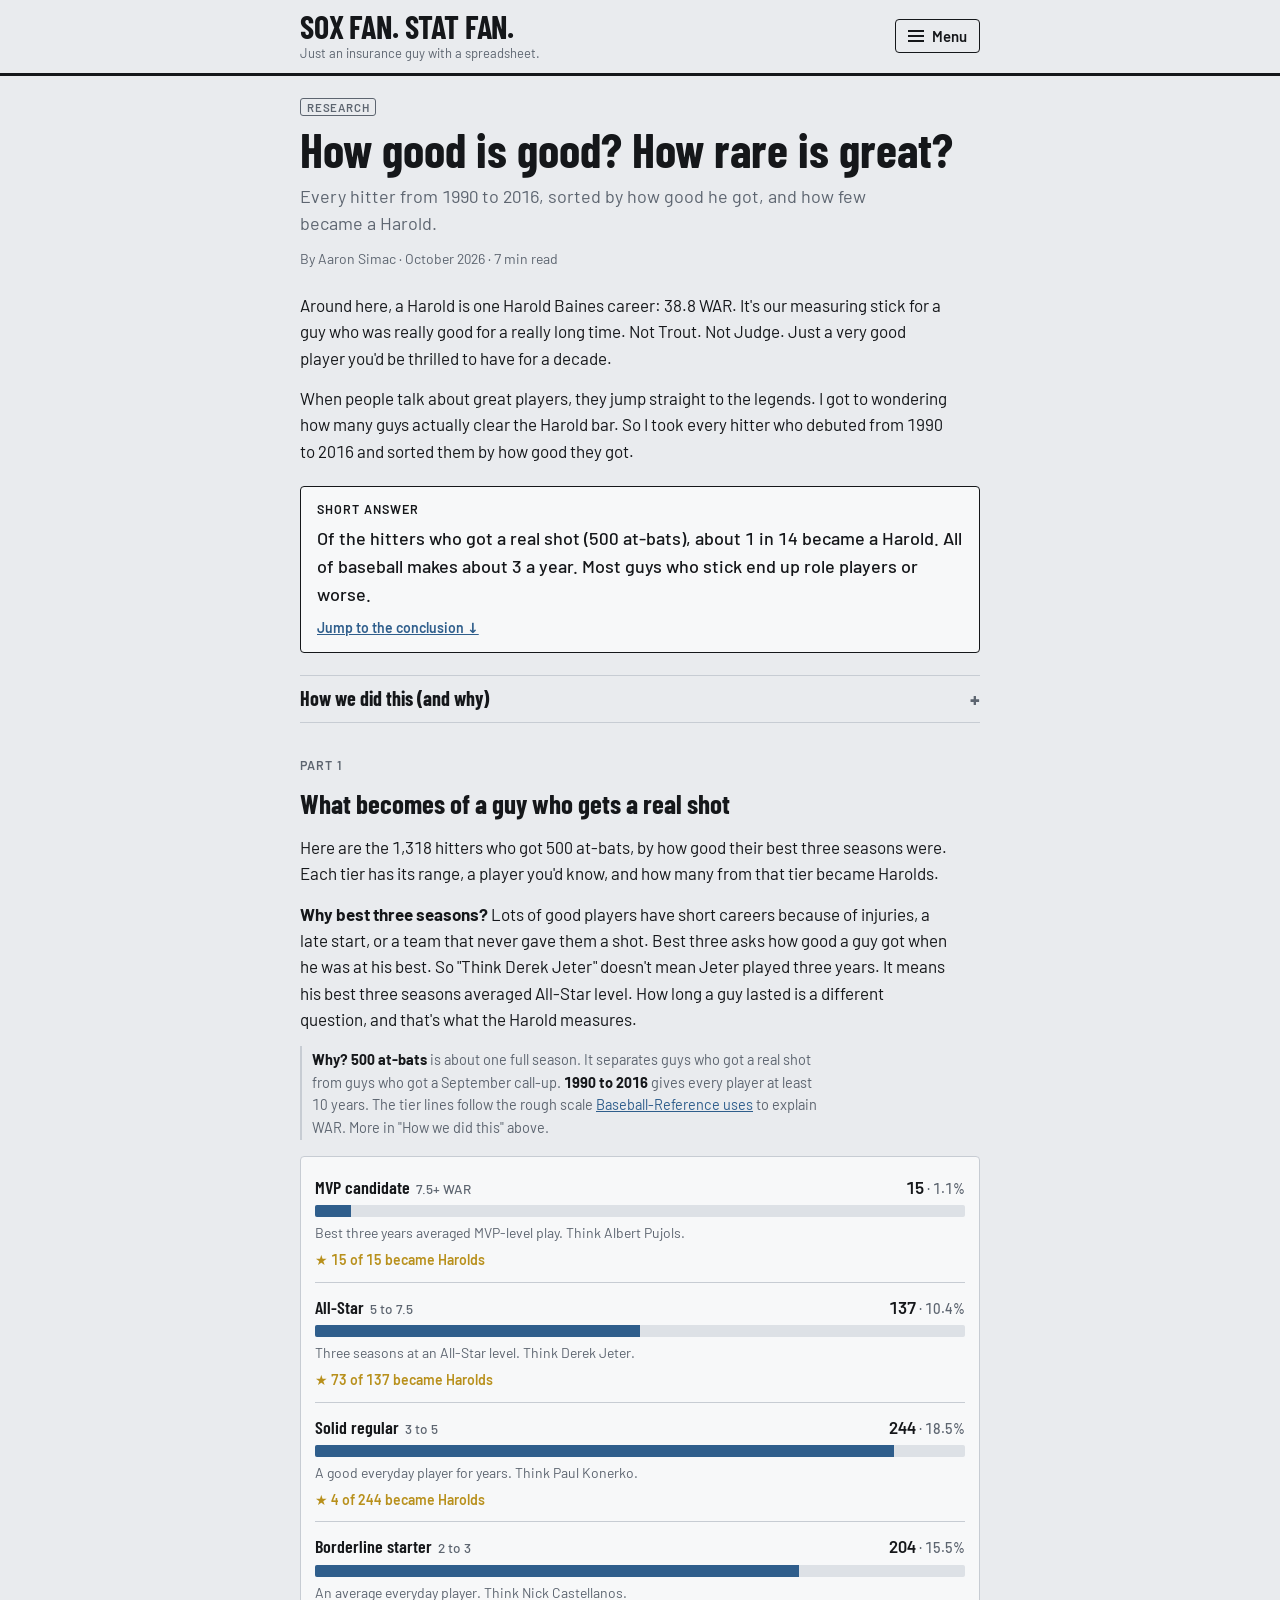
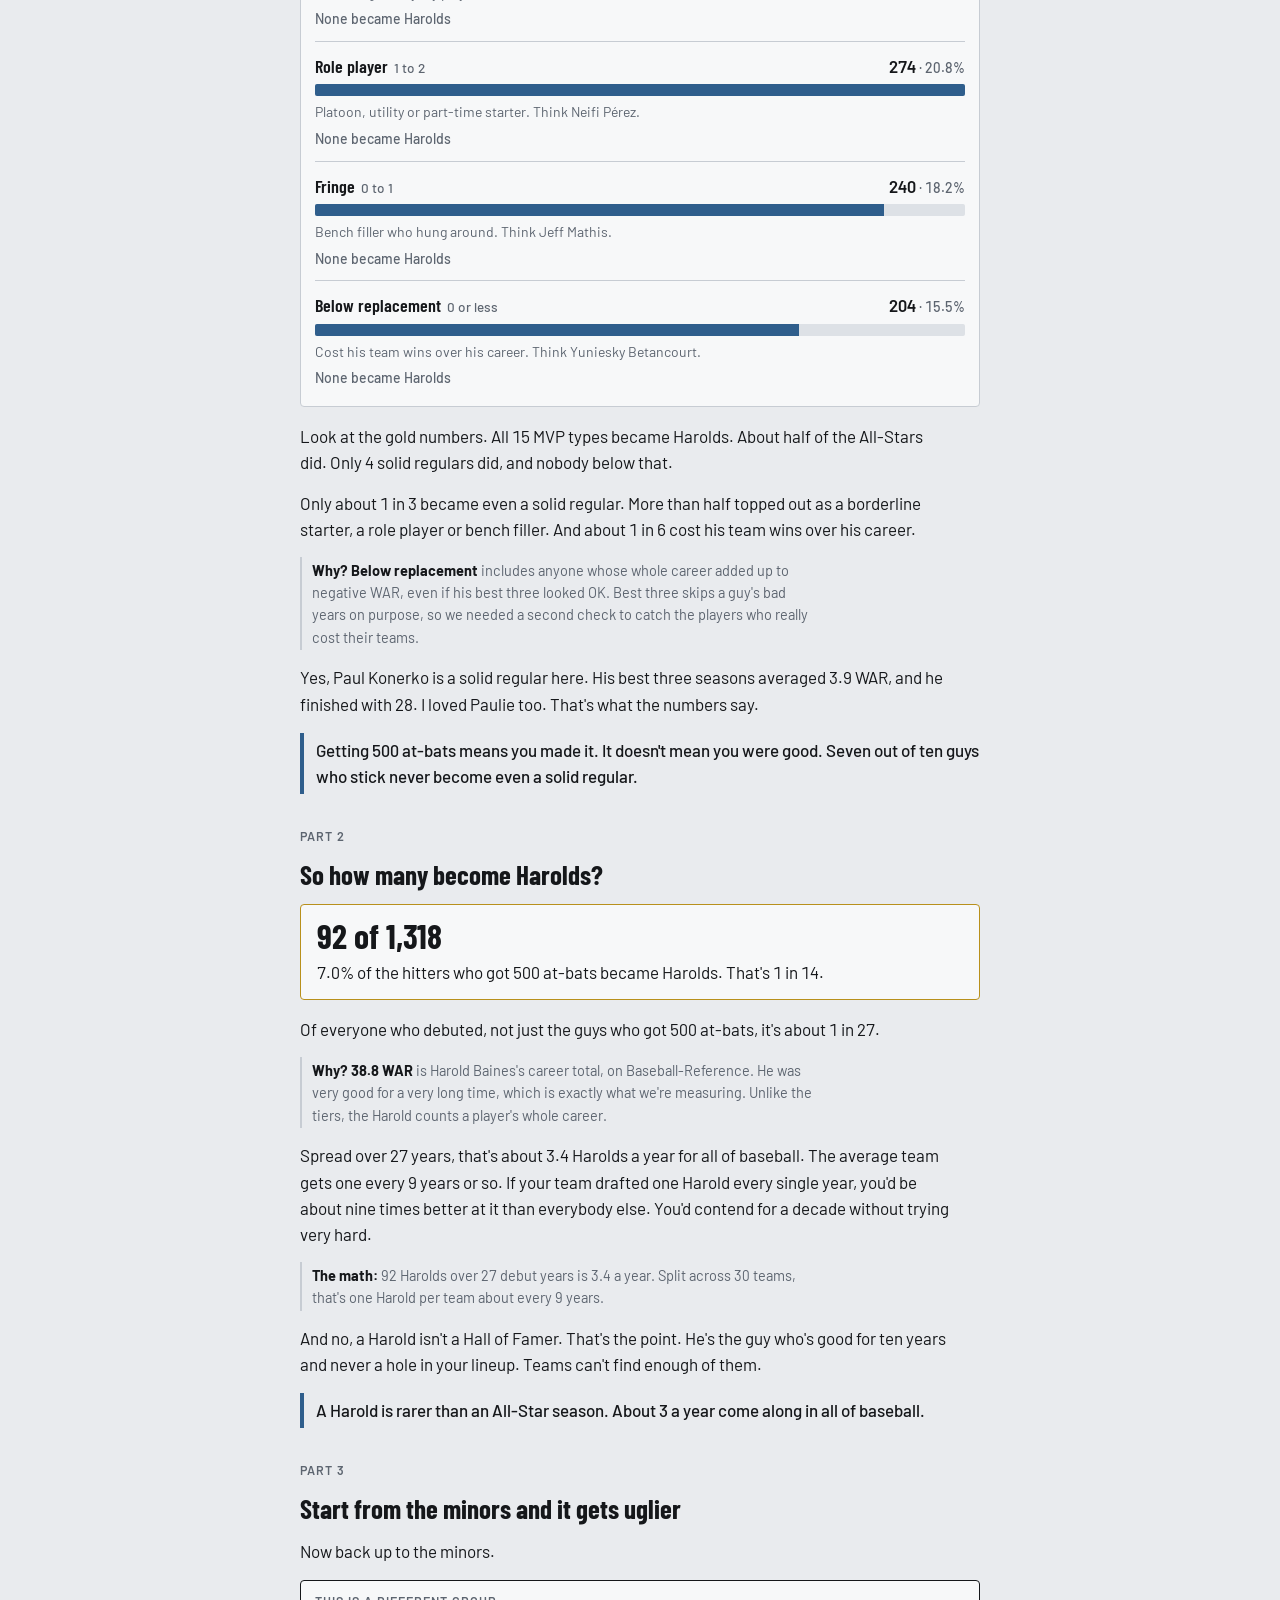
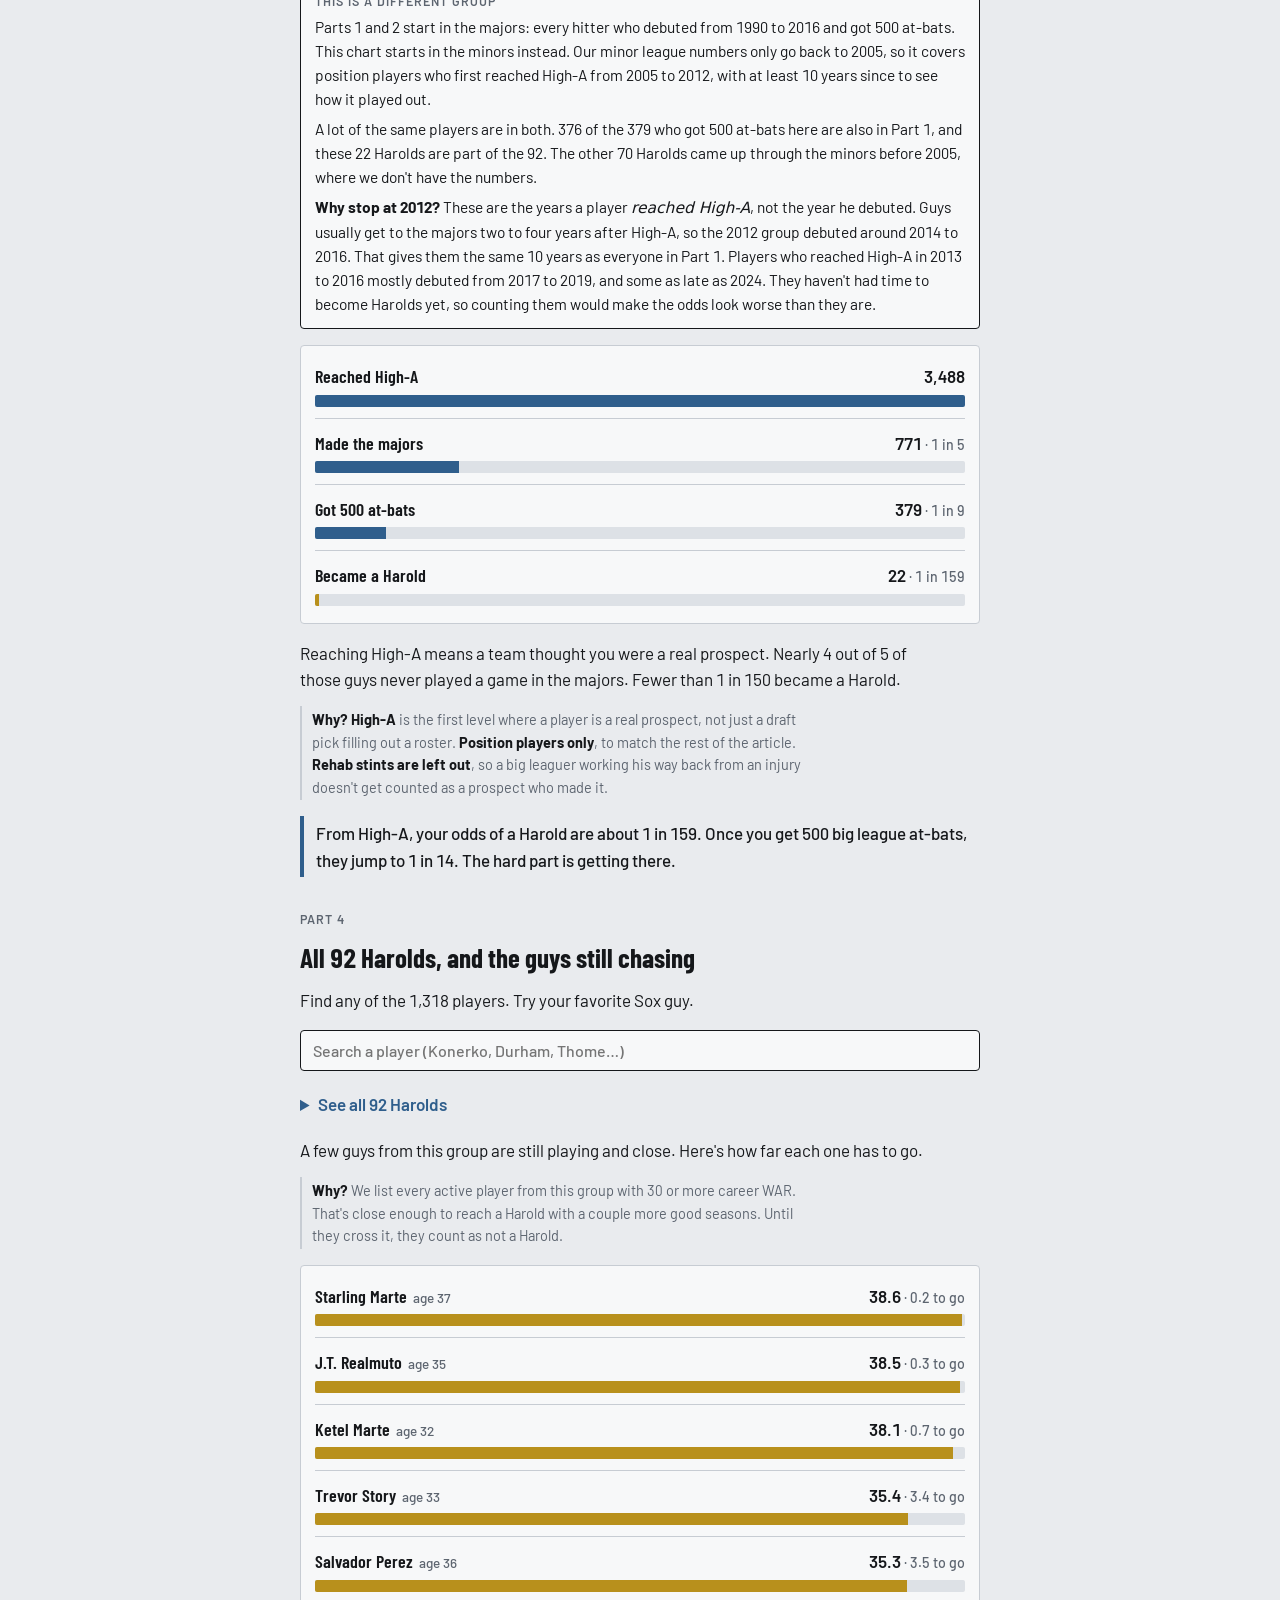
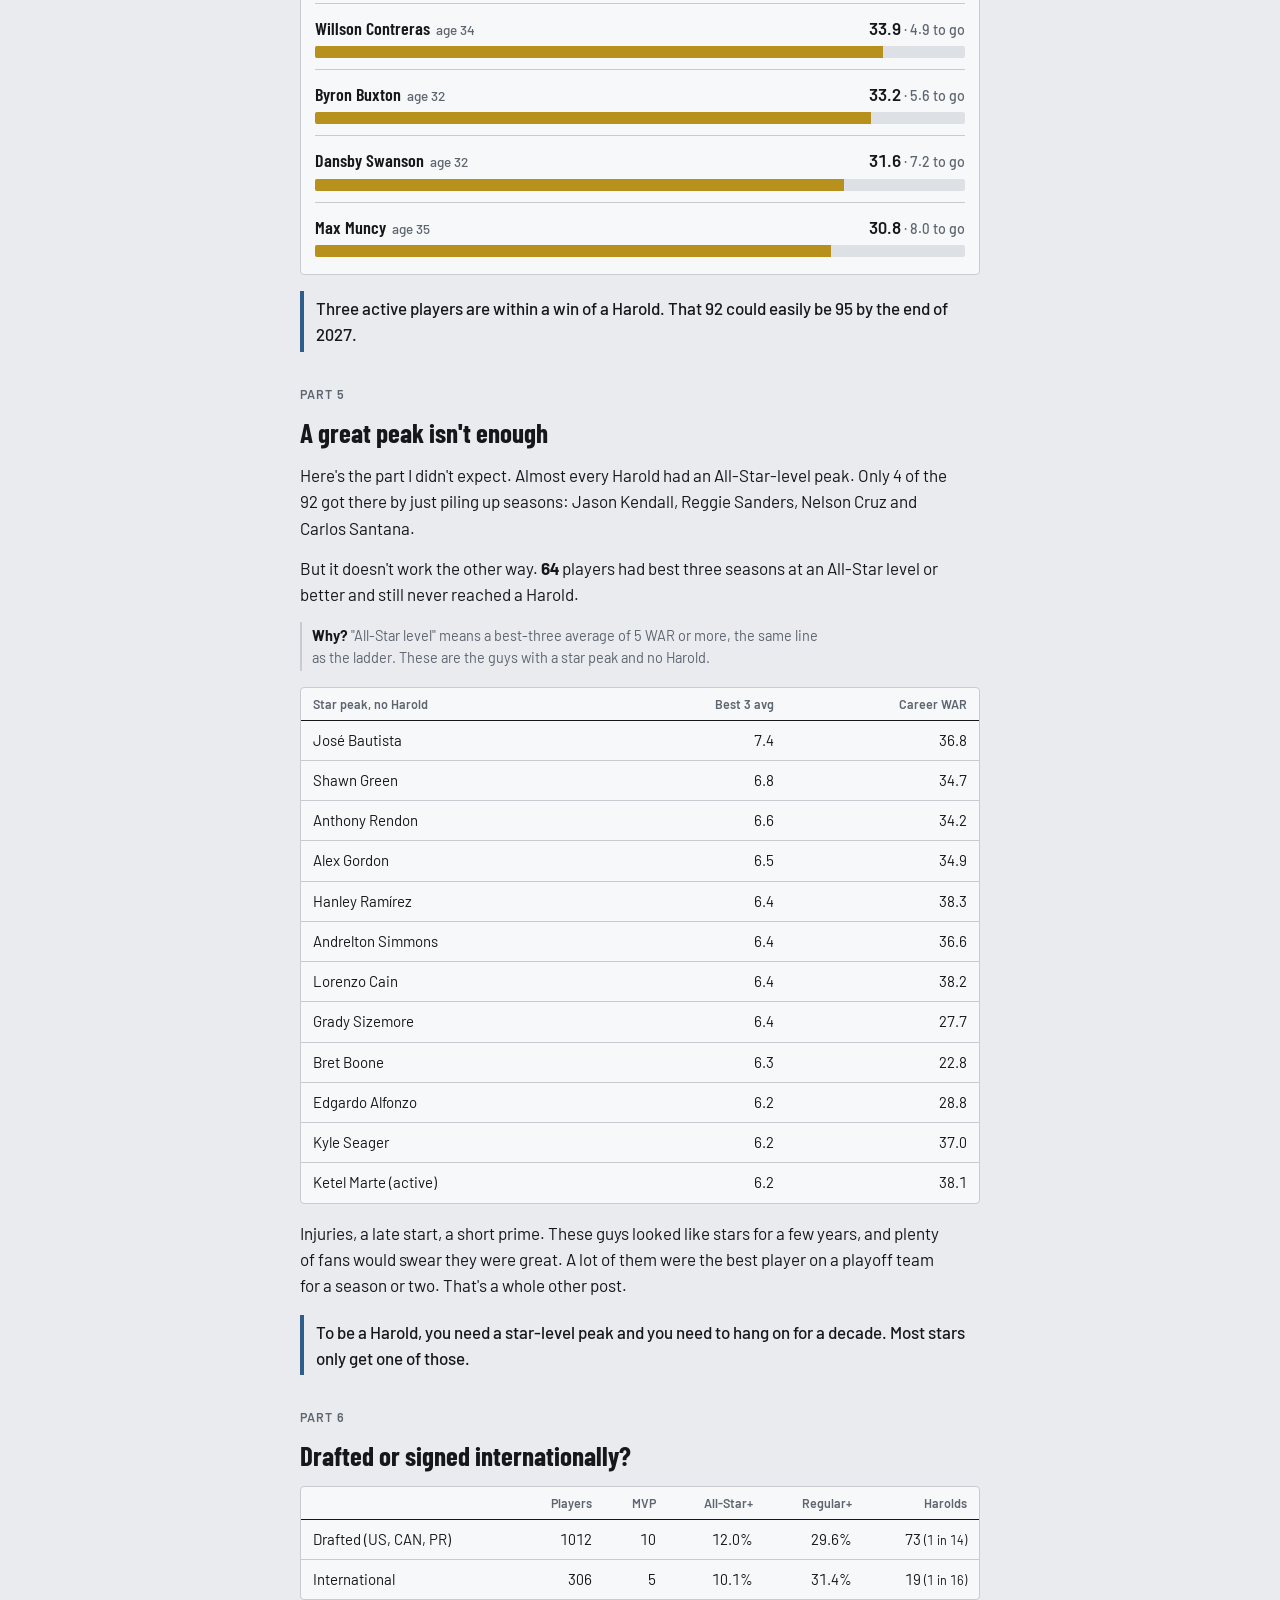
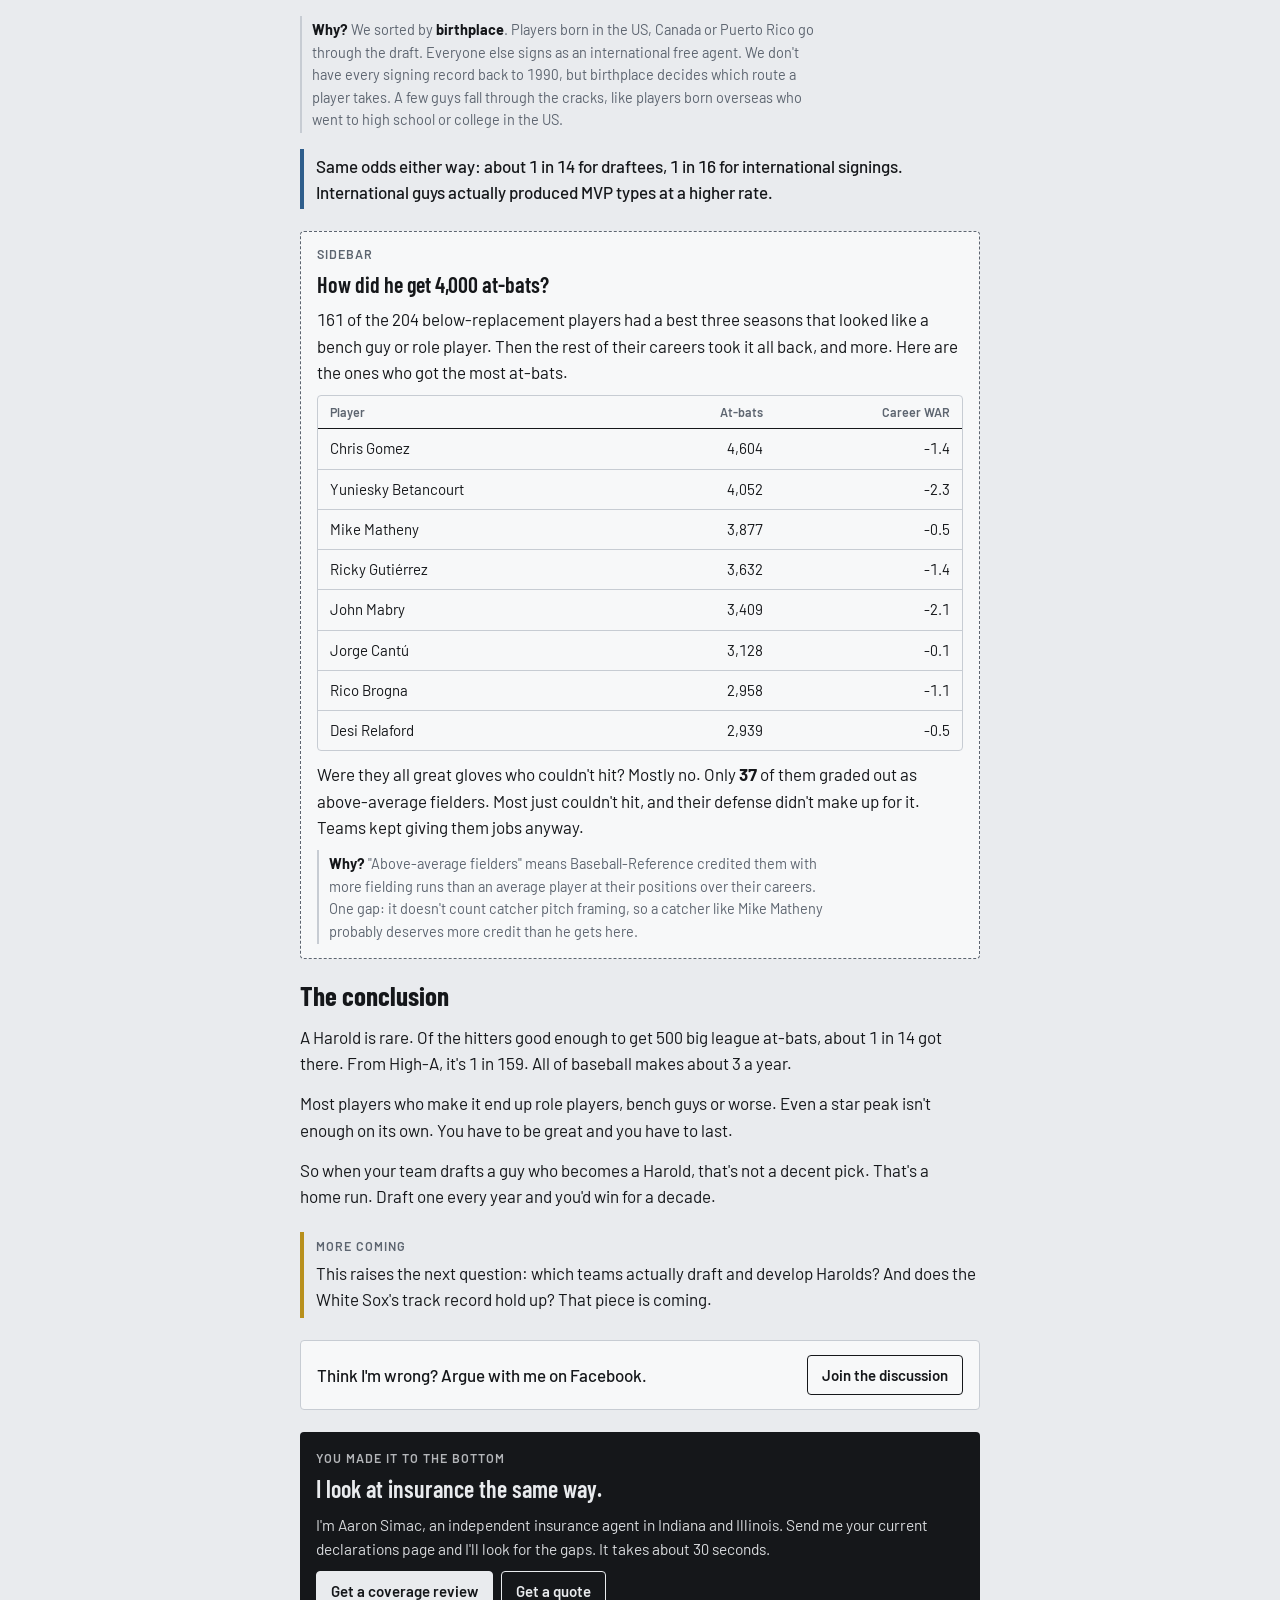
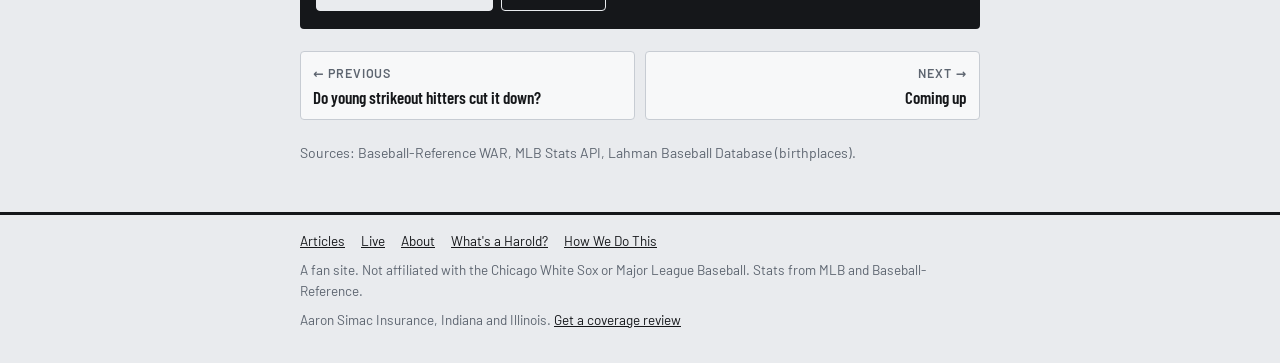
==== commit a2d345dc: "Explain every judgment call: why-notes under each section and an expanded How we did this Co-Authore" ====
--- a/docs/articles/how-good-is-good/index.html
+++ b/docs/articles/how-good-is-good/index.html
@@ -31,6 +31,8 @@
 .row .ex{font-size:14px;color:var(--steel)}
 .row .hx{font-size:14px;font-weight:600;color:var(--harold)}
 .row .hx.none{color:var(--steel);font-weight:500}
+.why{font-size:14.5px;color:var(--steel);border-left:2px solid var(--rule);padding:2px 0 2px 10px;max-width:65ch}
+.why b{color:var(--ink)}
 .sub{font-size:18px;color:var(--steel);max-width:60ch}
 .note{background:var(--card);border:1.5px solid var(--ink);border-radius:4px;padding:12px 14px;display:grid;gap:6px;font-size:15.5px}
 .note .eyebrow{font:600 12.5px var(--body);letter-spacing:.08em;text-transform:uppercase;color:var(--steel)}
@@ -75,17 +77,21 @@
 </div>
 
 <details class="method">
-  <summary>How we did this</summary>
+  <summary>How we did this (and why)</summary>
   <ul>
-    <li><b>Who's in it:</b> every hitter who debuted from 1990 through 2016. That gives every player at least 10 years to show what he was. 2,504 hitters debuted in that span.</li>
-    <li><b>The 500 at-bat line:</b> the main charts only count players with 500+ career at-bats, roughly one full season. That's 1,318 players. The other 1,186 got a cup of coffee and that was it.</li>
-    <li><b>Tiers:</b> the average of each player's best three seasons by WAR, any amount of playing time. A season he didn't play counts as zero. Ranges are in the first chart.</li>
-    <li><b>Below replacement:</b> anyone whose best three averaged zero or less, plus anyone whose whole career added up to negative WAR, no matter how his best three looked.</li>
-    <li><b>A Harold:</b> 38.8 career WAR or more, Harold Baines's total. It's separate from the tiers. A Harold can be an MVP type or a guy who just kept showing up.</li>
-    <li><b>WAR:</b> Baseball-Reference's version for everyone, Baines included. It doesn't count catcher pitch framing, so some catchers are shortchanged.</li>
-    <li><b>The minors chart:</b> our minor league data starts in 2005, so it covers position players who first reached High-A from 2005 to 2012. Big leaguers on rehab stints are left out.</li>
-    <li><b>Drafted vs. international:</b> by birthplace. Players born in the US, Canada or Puerto Rico go through the draft. Everyone else signs as an international free agent.</li>
-    <li><b>Still playing:</b> a few guys who debuted before 2017 are still active and could still pass a Harold. They're in their current tier, and named in Part 4.</li>
+    <li><b>Who's in it:</b> every hitter who debuted in the majors from 1990 through 2016. That's 2,504 players. <i>Why 1990?</i> It's modern baseball, and 27 years of debuts gives us a big enough group to trust. <i>Why 2016?</i> A guy who debuted in 2016 has had 10 seasons. That's long enough to know what he was.</li>
+    <li><b>Hitters only:</b> pitchers are left out, including when they batted. <i>Why?</i> Pitchers' WAR and careers work differently. They'll get their own article.</li>
+    <li><b>The 500 at-bat line:</b> the main charts only count players with 500+ career at-bats. That's 1,318 players. <i>Why 500?</i> It's about one full season. It separates guys who got a real shot from guys who got a September call-up and never came back. The other 1,186 are counted, just not charted.</li>
+    <li><b>Tiers:</b> the average of each player's best three seasons by WAR. If he played fewer than three seasons, the missing ones count as zero. <i>Why best three and not career?</i> Careers get cut short by injuries, late starts and teams that never gave a guy a chance. Best three asks how good he got. The Harold asks how long he lasted.</li>
+    <li><b>Any amount of playing time counts</b> toward a player's best three. <i>Why?</i> The 500 at-bat line already filtered out the cup-of-coffee guys. A half season at 3 WAR is still a good half season.</li>
+    <li><b>The tier lines</b> (7.5, 5, 3, 2, 1, 0): <i>Why these?</i> They follow the rough scale <a href="https://www.baseball-reference.com/about/war_explained.shtml" target="_blank" rel="noopener">Baseball-Reference uses to explain WAR</a>: about 8 is an MVP season, 5 is an All-Star, 2 is a starter, 0 to 2 is a bench player, and under 0 is replacement level. We set MVP at 7.5 and added a 3-WAR "solid regular" line so a good everyday player doesn't get lumped in with an average one.</li>
+    <li><b>Below replacement:</b> anyone whose best three averaged zero or less, plus anyone whose whole career added up to negative WAR, no matter how his best three looked. <i>Why the second rule?</i> Best three skips a player's bad years on purpose. A guy whose bad years outweighed his good ones cost his team wins, so that's where he belongs. There's more on those 161 players in the sidebar.</li>
+    <li><b>A Harold:</b> 38.8 career WAR or more, Harold Baines's total. It's separate from the tiers. <i>Why Baines?</i> He was very good for a very long time, he's a Sox legend, and he made the Hall of Fame. <a href="../../harold/">More on the Harold</a>.</li>
+    <li><b>WAR:</b> Baseball-Reference's version for everyone, Baines included. <i>Why?</i> It's the number most fans look up, so you can check ours. One known gap: it doesn't count catcher pitch framing, so some catchers come out a little low.</li>
+    <li><b>The minors chart:</b> position players who first reached High-A from 2005 to 2012. <i>Why 2005?</i> That's as far back as our minor league numbers go. <i>Why stop at 2012?</i> Guys usually reach High-A two to four years before the majors, so the 2012 group debuted around 2014 to 2016. That keeps the same 10-year rule as everything else. <i>Why High-A?</i> It's the first level where a player is a real prospect, not just a draft pick filling a roster spot.</li>
+    <li><b>Rehab stints are left out</b> of the minors chart. A player only counts if he hadn't played in the majors before his first High-A season. <i>Why?</i> Otherwise a veteran rehabbing an injury in High-A would show up as a "prospect who made it."</li>
+    <li><b>Drafted vs. international:</b> by birthplace. Players born in the US, Canada or Puerto Rico go through the draft. Everyone else signs as an international free agent. <i>Why birthplace?</i> We don't have every signing record back to 1990, and birthplace decides which route a player takes. A few players fall through the cracks, like guys born overseas who played high school or college ball in the US.</li>
+    <li><b>Still playing:</b> a few guys who debuted before 2017 are still active. They're in their current tier. Anyone with 30+ career WAR is listed in Part 4 as still chasing a Harold. <i>Why 30?</i> That's close enough to get there with a couple more good years.</li>
   </ul>
 </details>
 
@@ -95,6 +101,7 @@
   <div class="prose">
     <p>Here are the 1,318 hitters who got 500 at-bats, by how good their best three seasons were. Each tier has its range, a player you'd know, and how many from that tier became Harolds.</p>
     <p><b>Why best three seasons?</b> Lots of good players have short careers because of injuries, a late start, or a team that never gave them a shot. Best three asks how good a guy got when he was at his best. So "Think Derek Jeter" doesn't mean Jeter played three years. It means his best three seasons averaged All-Star level. How long a guy lasted is a different question, and that's what the Harold measures.</p>
+    <p class="why"><b>Why?</b> <b>500 at-bats</b> is about one full season. It separates guys who got a real shot from guys who got a September call-up. <b>1990 to 2016</b> gives every player at least 10 years. The tier lines follow the rough scale <a href="https://www.baseball-reference.com/about/war_explained.shtml" target="_blank" rel="noopener">Baseball-Reference uses</a> to explain WAR. More in "How we did this" above.</p>
   </div>
   <figure style="margin:0;display:grid;gap:8px">
     <div class="board" id="ladder"></div>
@@ -102,6 +109,7 @@
   <div class="prose">
     <p>Look at the gold numbers. All 15 MVP types became Harolds. About half of the All-Stars did. Only 4 solid regulars did, and nobody below that.</p>
     <p>Only about 1 in 3 became even a solid regular. More than half topped out as a borderline starter, a role player or bench filler. And about 1 in 6 cost his team wins over his career.</p>
+    <p class="why"><b>Why?</b> <b>Below replacement</b> includes anyone whose whole career added up to negative WAR, even if his best three looked OK. Best three skips a guy's bad years on purpose, so we needed a second check to catch the players who really cost their teams.</p>
     <p>Yes, Paul Konerko is a solid regular here. His best three seasons averaged 3.9 WAR, and he finished with 28. I loved Paulie too. That's what the numbers say.</p>
   </div>
   <p class="takeaway">Getting 500 at-bats means you made it. It doesn't mean you were good. Seven out of ten guys who stick never become even a solid regular.</p>
@@ -116,7 +124,9 @@
   </div>
   <div class="prose">
     <p>Of everyone who debuted, not just the guys who got 500 at-bats, it's about 1 in 27.</p>
+    <p class="why"><b>Why?</b> <b>38.8 WAR</b> is Harold Baines's career total, on Baseball-Reference. He was very good for a very long time, which is exactly what we're measuring. Unlike the tiers, the Harold counts a player's whole career.</p>
     <p>Spread over 27 years, that's about 3.4 Harolds a year for all of baseball. The average team gets one every 9 years or so. If your team drafted one Harold every single year, you'd be about nine times better at it than everybody else. You'd contend for a decade without trying very hard.</p>
+    <p class="why"><b>The math:</b> 92 Harolds over 27 debut years is 3.4 a year. Split across 30 teams, that's one Harold per team about every 9 years.</p>
     <p>And no, a Harold isn't a Hall of Famer. That's the point. He's the guy who's good for ten years and never a hole in your lineup. Teams can't find enough of them.</p>
   </div>
   <p class="takeaway">A Harold is rarer than an All-Star season. About 3 a year come along in all of baseball.</p>
@@ -132,12 +142,14 @@
     <span class="eyebrow">This is a different group</span>
     <p>Parts 1 and 2 start in the majors: every hitter who debuted from 1990 to 2016 and got 500 at-bats. This chart starts in the minors instead. Our minor league numbers only go back to 2005, so it covers position players who first reached High-A from 2005 to 2012, with at least 10 years since to see how it played out.</p>
     <p>A lot of the same players are in both. 376 of the 379 who got 500 at-bats here are also in Part 1, and these 22 Harolds are part of the 92. The other 70 Harolds came up through the minors before 2005, where we don't have the numbers.</p>
+    <p><b>Why stop at 2012?</b> These are the years a player <i>reached High-A</i>, not the year he debuted. Guys usually get to the majors two to four years after High-A, so the 2012 group debuted around 2014 to 2016. That gives them the same 10 years as everyone in Part 1. Players who reached High-A in 2013 to 2016 mostly debuted from 2017 to 2019, and some as late as 2024. They haven't had time to become Harolds yet, so counting them would make the odds look worse than they are.</p>
   </div>
   <figure style="margin:0;display:grid;gap:8px">
     <div class="board" id="funnel"></div>
   </figure>
   <div class="prose">
     <p>Reaching High-A means a team thought you were a real prospect. Nearly 4 out of 5 of those guys never played a game in the majors. Fewer than 1 in 150 became a Harold.</p>
+    <p class="why"><b>Why?</b> <b>High-A</b> is the first level where a player is a real prospect, not just a draft pick filling out a roster. <b>Position players only</b>, to match the rest of the article. <b>Rehab stints are left out</b>, so a big leaguer working his way back from an injury doesn't get counted as a prospect who made it.</p>
   </div>
   <p class="takeaway">From High-A, your odds of a Harold are about 1 in 159. Once you get 500 big league at-bats, they jump to 1 in 14. The hard part is getting there.</p>
 </section>
@@ -158,6 +170,7 @@
   </details>
   <div class="prose">
     <p>A few guys from this group are still playing and close. Here's how far each one has to go.</p>
+    <p class="why"><b>Why?</b> We list every active player from this group with 30 or more career WAR. That's close enough to reach a Harold with a couple more good seasons. Until they cross it, they count as not a Harold.</p>
   </div>
   <figure style="margin:0;display:grid;gap:8px">
     <div class="board" id="chase"></div>
@@ -171,6 +184,7 @@
   <div class="prose">
     <p>Here's the part I didn't expect. Almost every Harold had an All-Star-level peak. Only 4 of the 92 got there by just piling up seasons: Jason Kendall, Reggie Sanders, Nelson Cruz and Carlos Santana.</p>
     <p>But it doesn't work the other way. <b id="snh"></b> players had best three seasons at an All-Star level or better and still never reached a Harold.</p>
+    <p class="why"><b>Why?</b> "All-Star level" means a best-three average of 5 WAR or more, the same line as the ladder. These are the guys with a star peak and no Harold.</p>
   </div>
   <div class="numbers" id="peaks"></div>
   <div class="prose">
@@ -183,6 +197,7 @@
   <span class="num">Part 6</span>
   <h2>Drafted or signed internationally?</h2>
   <div class="numbers" id="route"></div>
+  <p class="why"><b>Why?</b> We sorted by <b>birthplace</b>. Players born in the US, Canada or Puerto Rico go through the draft. Everyone else signs as an international free agent. We don't have every signing record back to 1990, but birthplace decides which route a player takes. A few guys fall through the cracks, like players born overseas who went to high school or college in the US.</p>
   <p class="takeaway">Same odds either way: about 1 in 14 for draftees, 1 in 16 for international signings. International guys actually produced MVP types at a higher rate.</p>
 </section>
 
@@ -192,6 +207,7 @@
   <p id="negline"></p>
   <div class="numbers" id="neg"></div>
   <p>Were they all great gloves who couldn't hit? Mostly no. Only <b id="negglove"></b> of them graded out as above-average fielders. Most just couldn't hit, and their defense didn't make up for it. Teams kept giving them jobs anyway.</p>
+  <p class="why"><b>Why?</b> "Above-average fielders" means Baseball-Reference credited them with more fielding runs than an average player at their positions over their careers. One gap: it doesn't count catcher pitch framing, so a catcher like Mike Matheny probably deserves more credit than he gets here.</p>
 </div>
 
 <div class="prose" id="conclusion">
